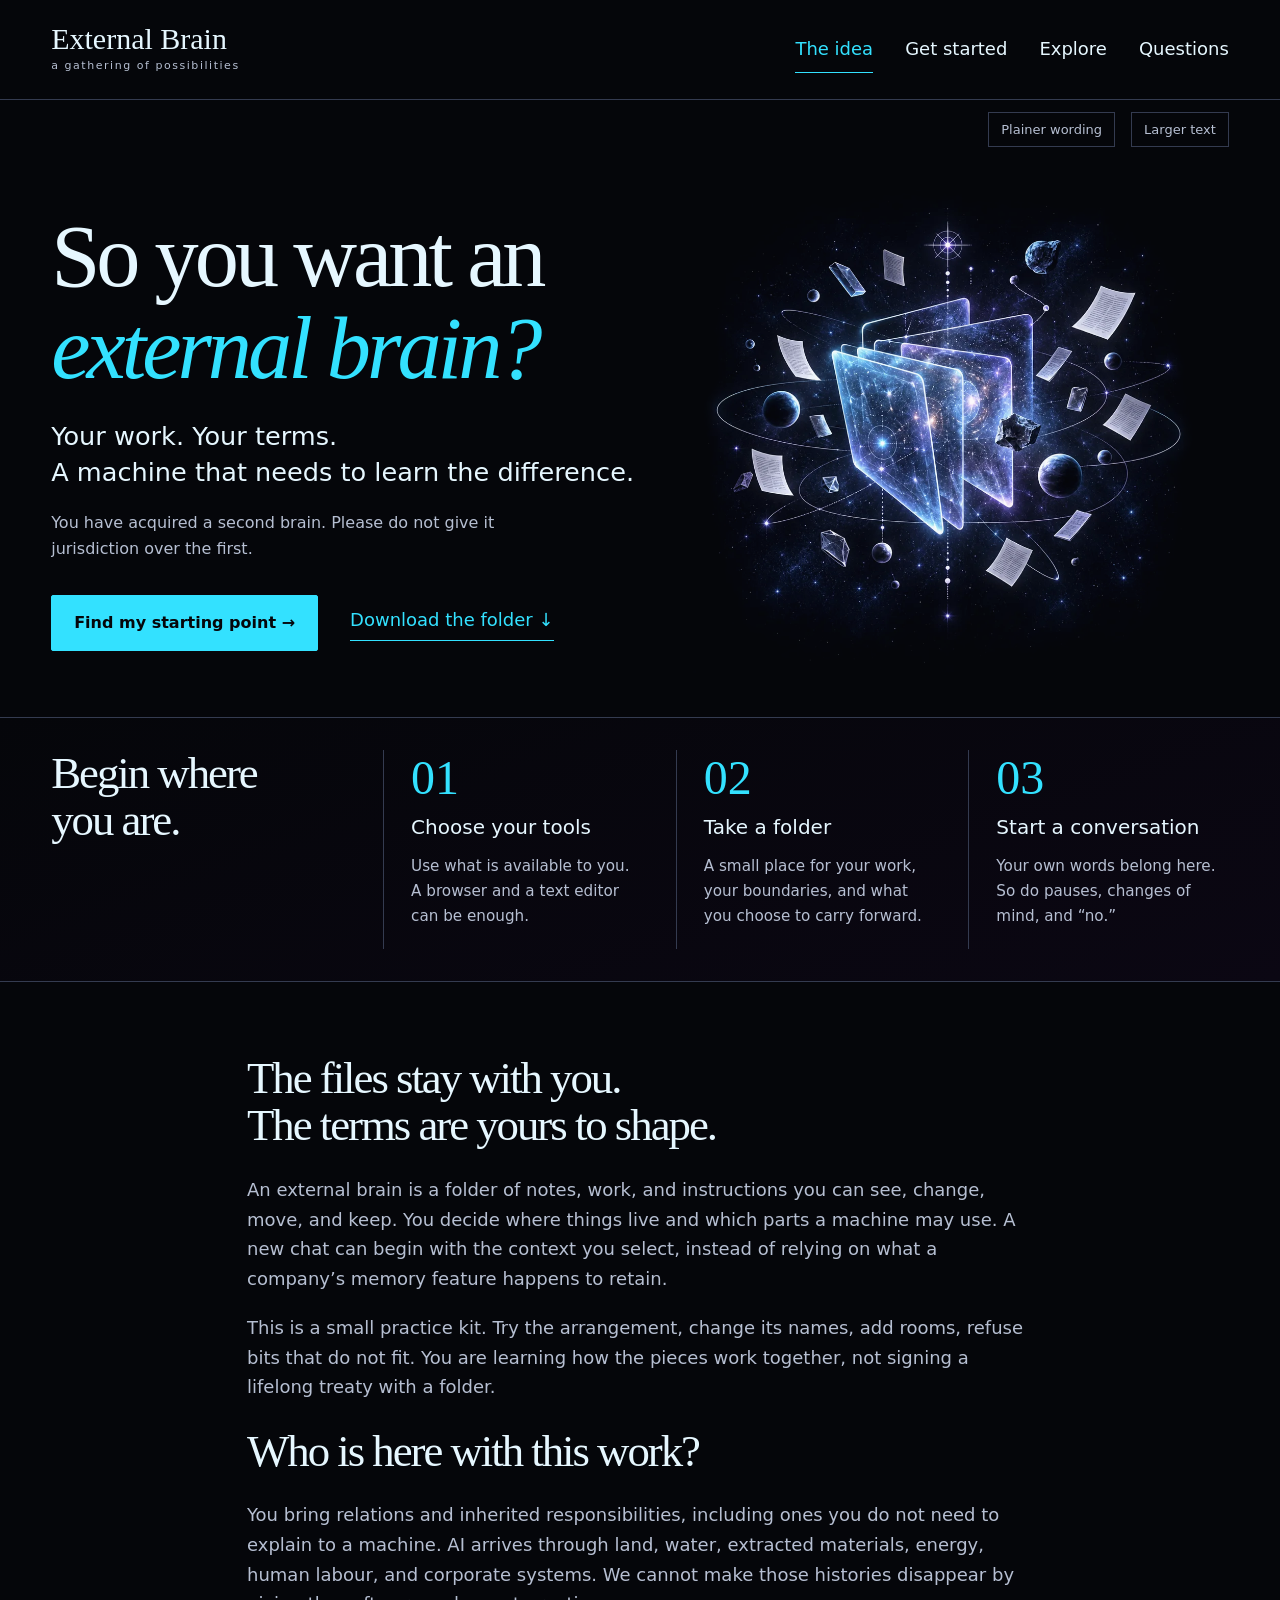
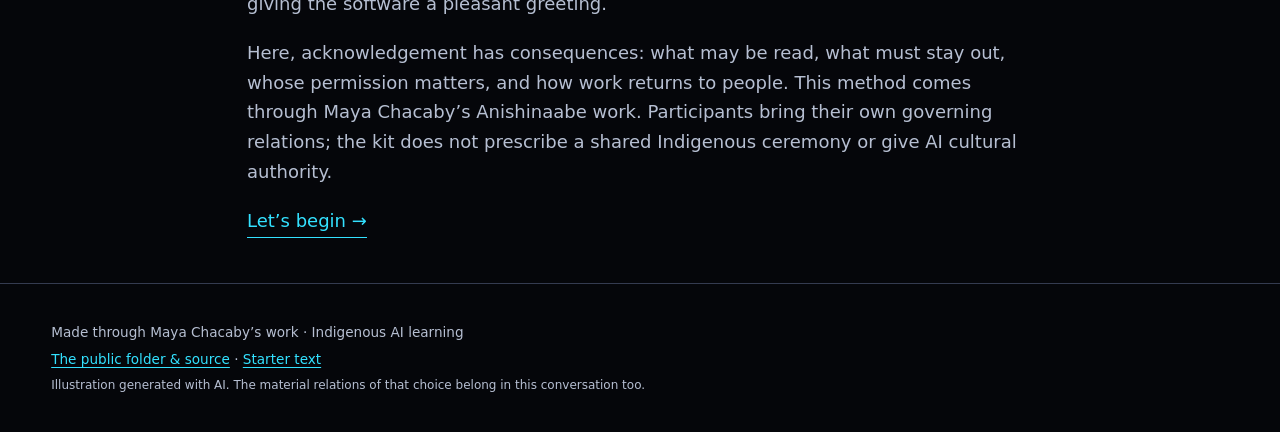
==== site/index.html @ a0ed5a0d "Guide every brain room and offer consent-based saving during work" ====
<!doctype html>
<html lang="en"><head><meta charset="utf-8"><meta name="viewport" content="width=device-width,initial-scale=1"><meta name="theme-color" content="#05060a"><meta name="description" content="A welcoming guide to an external brain: portable files, human choices, and relations that shape how AI participates."><title>So you want an external brain?</title><link rel="stylesheet" href="style.css"><script defer src="starter.js"></script><script defer src="app.js"></script></head>
<body><a class="skip" href="#main">Skip to the guide</a><header><a class="wordmark" href="#idea">External Brain<span> a gathering of possibilities</span></a><nav aria-label="Guide"><a href="#idea">The idea</a><a href="#start">Get started</a><a href="#explore">Explore</a><a href="#questions">Questions</a></nav></header>
<div class="preferences"><button id="plain" aria-pressed="false">Plainer wording</button><button id="room" aria-pressed="false">Larger text</button></div>
<main id="main">
<section id="idea" aria-labelledby="idea-title"><div class="hero"><div class="hero-copy"><h1 id="idea-title" tabindex="-1">So you want an<br><em>external brain?</em></h1><p class="lead">Your work. Your terms.<br>A machine that needs to learn the difference.</p><p class="intro" data-play="You have acquired a second brain. Please do not give it jurisdiction over the first." data-plain="Keep your files and decisions somewhere you choose. Use them to guide how AI works with you.">You have acquired a second brain. Please do not give it jurisdiction over the first.</p><div class="actions"><a class="button" href="#start">Find my starting point <span aria-hidden="true">→</span></a><a class="text-link" href="#start-download">Download the folder ↓</a></div></div><img class="cosmos" src="assets/folders.webp" alt="" width="900" height="900" fetchpriority="high"></div>
<div class="arrival"><h2>Begin where<br>you are.</h2><a href="#start-tools"><span class="number">01</span><h3>Choose your tools</h3><p>Use what is available to you. A browser and a text editor can be enough.</p></a><a href="#start-download"><span class="number">02</span><h3>Take a folder</h3><p>A small place for your work, your boundaries, and what you choose to carry forward.</p></a><a href="#start-conversation"><span class="number">03</span><h3>Start a conversation</h3><p>Your own words belong here. So do pauses, changes of mind, and “no.”</p></a></div>
<div class="reading"><h2>The files stay with you.<br>The terms are yours to shape.</h2><p>An external brain is a folder of notes, work, and instructions you can see, change, move, and keep. You decide where things live and which parts a machine may use. A new chat can begin with the context you select, instead of relying on what a company’s memory feature happens to retain.</p><p>This is a small practice kit. Try the arrangement, change its names, add rooms, refuse bits that do not fit. You are learning how the pieces work together, not signing a lifelong treaty with a folder.</p><h2>Who is here with this work?</h2><p>You bring relations and inherited responsibilities, including ones you do not need to explain to a machine. AI arrives through land, water, extracted materials, energy, human labour, and corporate systems. We cannot make those histories disappear by giving the software a pleasant greeting.</p><p>Here, acknowledgement has consequences: what may be read, what must stay out, whose permission matters, and how work returns to people. This method comes through Maya Chacaby’s Anishinaabe work. Participants bring their own governing relations; the kit does not prescribe a shared Indigenous ceremony or give AI cultural authority.</p><a class="text-link" href="#start">Let’s begin →</a></div></section>
<section id="start" aria-labelledby="start-title"><div class="section-head"><p class="section-number">01 / GET STARTED</p><h1 id="start-title" tabindex="-1">A folder. A conversation.<br><em>Your terms.</em></h1><p>Do one part at a time. Already done a part? Keep going.</p></div><div class="steps" aria-label="Setup steps"><a href="#start-tools">1 · Your tools</a><a href="#start-download">2 · Your folder</a><a href="#start-conversation">3 · Your first conversation</a></div>
<article id="start-tools"><h2>1. Use an AI arrangement you are comfortable with.</h2><p>You may have chosen a corporate service, or a model running on your own computer. Consider where the work goes, costs, material harms, and what your responsibilities permit. That choice can change. A paid subscription is not required by this kit.</p><div class="columns"><div><h3>An app or browser</h3><p>Open one you already use, or choose its official site. If installing an app, download for your device, open it, and sign in there.</p><ul><li><a href="https://claude.com/download">Claude app</a> · <a href="https://claude.ai/">browser</a></li><li><a href="https://chatgpt.com/download/">ChatGPT app</a> · <a href="https://chatgpt.com/">browser</a></li><li><a href="https://gemini.google.com/">Gemini in your browser</a></li></ul><p>Passwords belong in the actual service’s sign-in screen. Your guide does not need them.</p></div><div><h3>A local model or harness</h3><p>A harness is software connecting a model to tools. This route can take more setup; a helper is welcome.</p><ul><li><a href="https://ollama.com/download">Ollama</a> · <a href="https://docs.ollama.com/quickstart">setup guide</a></li><li><a href="https://github.com/NousResearch/hermes-agent">Hermes Agent setup</a></li><li><a href="https://openrouter.ai/docs/quickstart">OpenRouter guide</a> (remote routing)</li></ul><p>Open weights do not guarantee local processing. Check where your chosen model and tools send data. API charges can be separate from a chat subscription.</p></div></div><details><summary>Before bringing your own material</summary><p>Check the actual app’s file permissions, training/data-sharing settings, retention, and connected services. Ask the guide to find current official instructions for your app and account. Training opt-out does not make a cloud conversation local. We can begin with an empty note while settings are unresolved.</p><p>A work or school administrator may control these settings. Do not bypass those restrictions; ask for a permitted route.</p></details></article>
<article id="start-download"><h2>2. Download one folder.</h2><p data-play="Both editions carry the same method. There is no secret third edition reserved for people who enjoy installing things." data-plain="Choose either edition. They contain the same method; only the file format differs.">Both editions carry the same method. There is no secret third edition reserved for people who enjoy installing things.</p><div class="columns downloads"><div><h3>Plain Text</h3><p>Ordinary .txt files. Open and edit them in Notepad, TextEdit, or another text editor.</p><a class="button" download href="downloads/Your%20External%20Brain%20-%20Plain%20Text.zip">Download Plain Text ↓</a><p>No Markdown app needed.</p></div><div><h3>Markdown</h3><p>Readable .md text files with simple formatting. Obsidian is an optional way to see and connect them.</p><a class="button secondary" download href="downloads/Your%20External%20Brain%20-%20Markdown.zip">Download Markdown ↓</a><p>Use a text editor or <a href="https://obsidian.md/download">download Obsidian</a>.</p></div></div><h3>Unpack it somewhere you can find again.</h3><p><strong>Mac:</strong> find the ZIP in Downloads and double-click it. <strong>Windows:</strong> right-click → Extract All. <strong>Phone/tablet:</strong> use your Files/archive app; ask for device-specific help if needed. Move the extracted folder to a place you choose. Open that folder, not the ZIP preview.</p><details><summary>Plain Text: which app opens it?</summary><p>Windows: Notepad. Mac: TextEdit; keep files as plain text (.txt), not rich text (.rtf). Linux: your usual text editor. On a phone or tablet, use a trusted editor that can save back to your chosen folder. Open the editor first and use File → Open if double-clicking fails.</p></details><details><summary>Markdown: open it in Obsidian</summary><ol><li>Install and open <a href="https://obsidian.md/download">Obsidian</a>.</li><li>Choose <strong>Open folder as vault</strong> and select the extracted Markdown folder. A vault is simply the folder you are opening.</li><li>In Settings → Files and links, enable <strong>Show all file types</strong>. This displays files; it does not add editors for every format.</li><li>Suggested: Automatically update internal links on; Use Wikilinks off for portable links. Choose Editor → Live preview and adjust Appearance → font size to suit you.</li><li>Open README.md. Open START-HERE.txt in your normal text editor if Obsidian cannot display it.</li></ol><p>No plugins or sync service needed. Obsidian does not connect a model to your files automatically. <a href="https://obsidian.md/help/manage-vaults">Official vault help</a>.</p></details></article>
<article id="start-conversation"><h2>3. Give your AI the opening.</h2><p>Open <strong>START-HERE.txt</strong> in your extracted folder. Copy all its words, paste them into a new AI conversation, and send. Or use the identical text below.</p><button class="button" id="copy-starter">Copy the whole opening</button><p id="copy-status" role="status" aria-live="polite"></p><details><summary>Read or manually copy the opening</summary><label for="starter">Starter text — select all and copy</label><textarea id="starter" readonly rows="14" spellcheck="false"></textarea><p><a href="START-HERE.txt" download>Download just START-HERE.txt</a>. On Mac use Command+A then Command+C inside the text; Windows/Linux Ctrl+A then Ctrl+C. Paste into your AI’s message box and send.</p></details><p>The guide should acknowledge its part, ask one useful setup question, and wait for you. After your first saved note, it offers a walk through your context, boundaries, PM, projects, and the other rooms—one at a time, with permission to skip or pause. It should notice useful things to keep and ask about the exact words and destination; you do not need to remember to say “put this in my brain.” Nothing you say is automatically a permanent note. You can be casual, formal, uncertain, funny, or quiet. You do not owe the machine a job-interview voice.</p><details><summary>It summarized the instructions instead of starting.</summary><p>Tell it: <strong>“Begin guiding me now. Give me the first step and wait.”</strong> If that still fails, tell your facilitator what happened. Models do not all follow instructions equally well.</p></details><details><summary>It cannot see or save my files.</summary><p data-play="The machine may have described a door it does not possess. This happens rather a lot for something so confident about architecture." data-plain="Your app may not have tools for reading or saving local files.">The machine may have described a door it does not possess. This happens rather a lot for something so confident about architecture.</p><p>Say: “Check what tools you actually have. If you cannot open this folder, help me paste only the needed text and save your reply myself.” Naming a folder in chat does not connect it. Grant access only to material you intend it to use.</p></details><details><summary>A permission, setting, or download is blocking me.</summary><p>Tell the guide your device, the app, and the exact message on screen, leaving out passwords and private details. Ask for one next step. If the account or device is managed, ask its administrator or your facilitator. You can pause and explore the empty starter folder.</p></details><p><a class="text-link" href="#explore">What could we make with this? →</a></p></article></section>
<section id="explore" aria-labelledby="explore-title"><div class="section-head"><p class="section-number">02 / POSSIBILITIES</p><h1 id="explore-title" tabindex="-1">There is room for<br><em>your kind of thinking.</em></h1><p>A folder can hold a wandering thought without demanding its five-year plan.</p></div><div class="reading"><h2>What is the “stack”?</h2><p>The pieces between you and a response. Knowing which piece does what gives you more choices.</p><ol class="stack"><li><strong>Your files</strong><span>Where you keep work and decisions. You choose the location and backups.</span></li><li><strong>A reader or editor</strong><span>Notepad, TextEdit, Obsidian… lets you see and change the files.</span></li><li><strong>An AI app or harness</strong><span>Accepts pasted text, attachments, or explicitly permitted folder access.</span></li><li><strong>A model</strong><span>Processes the context it receives, locally or remotely. It can misunderstand.</span></li><li><strong>Your review, then a saved note</strong><span>You decide what is worth carrying forward. Save it where the next conversation can find it.</span></li></ol><h2>Choose something to try.</h2><p>These are invitations to use in your own AI chat. Nothing runs on this page.</p></div><div class="possibilities"><article><h3>Give a thought somewhere to land.</h3><p>Drag permitted files into <strong>00 HUMAN PUT STUFF HERE</strong>. Ask the PM to suggest homes and clarify uncertain material before moving it.</p><blockquote>Help me sort these selected files. First check the boundaries. Suggest where each belongs and ask about anything unclear.</blockquote></article><article><h3>Let the PM learn its job.</h3><p>Choose what it helps notice: promises, tangents, unfinished work, or a place to return after a long pause. You decide the job description.</p><blockquote>Help me set up the PM as my main guide. Ask what I want help carrying and what I want left alone, one question at a time.</blockquote></article><article><h3>Add a superpower.</h3><p>A writing companion? A project return-note? A website draft? A helper that checks names before sharing? A skill is reusable guidance; it still needs suitable tools and review.</p><blockquote>Help me choose one useful skill for this folder. Explain what it needs, what it may touch, and when it must stop and ask.</blockquote></article><article><h3>Bring an old conversation back.</h3><p>The Muck can hold selected chat exports as an archive. Importing, reading, and connecting them to the Constellation or One List are separate choices.</p><blockquote>Help me bring in a selected session export. Before reading it, agree what is allowed. Ask before turning anything into context or tasks.</blockquote></article><article><h3>Make the folder sound like somewhere you belong.</h3><p>Rename rooms, change the voice, ask for shorter steps, or add your own boundaries. Keep a note of approved changes for the next model.</p><blockquote>Help me change this setup to fit how I think and work. Ask what feels wrong before proposing a new arrangement.</blockquote></article><article><h3>Return without beginning from nothing.</h3><p>End a session with a small note: what changed, what is uncertain, and where the work lives. Review it before saving.</p><blockquote>Draft a return-note for me to check. Separate decisions from guesses. Include only what I agree to carry into another conversation.</blockquote></article></div><div class="reading"><h2>More agents? Yes. More authority? Your decision.</h2><p>You can add roles or skills. A role description is not a running agent. Tools, background jobs, and schedules need their own setup and permission. Start with one useful helper; add others when their work and boundaries are clear.</p><p data-play="A folder called __personal is not a force field. We regret that the underscores have been overselling themselves." data-plain="Naming a folder __personal does not restrict access. Keep sensitive material outside shared or connected folders unless real access controls and permissions support its use.">A folder called __personal is not a force field. We regret that the underscores have been overselling themselves.</p><p>Real protection depends on access controls, what you upload, provider settings, and the governing permissions. This starter folder contains no personal records.</p></div></section>
<section id="questions" aria-labelledby="questions-title"><div class="section-head"><p class="section-number">03 / GOOD QUESTIONS</p><h1 id="questions-title" tabindex="-1">Before the machine<br><em>gets carried away.</em></h1></div><div class="reading faq"><details open><summary>Does this give me more control?</summary><p>It gives you an inspectable place for context, instructions, and decisions. You can choose what to include, correct, withhold, export, or delete from your own files. You still need to check what the app actually reads and what the model does. Instructions are not enforcement, and deleting a local note does not delete copies already sent to a service.</p></details><details><summary>Will it save tokens or money?</summary><p>It can reduce repeated input when you provide a small relevant note instead of a whole archive. That is a possible workflow benefit, not a measured promise for this kit. Files still use tokens when the model reads them; long instructions, tool calls, and repeated reads can increase use.</p><p>Tokens are the units a model processes. Cost also depends on the provider, model, subscription or API billing, and caching. Caching can change the price of repeated input without removing that input. Do not assume a shorter conversation lowers a flat subscription price. <a href="https://developers.openai.com/api/docs/guides/prompt-caching">Provider example: OpenAI’s API caching documentation</a>.</p></details><details><summary>Does it replace the model’s memory?</summary><p>It lets your own approved notes carry continuity across chats and providers, reducing dependence on a provider’s memory feature. The new chat must actually receive the relevant notes. This kit does not automatically disable service memory or change account settings. Different models may respond differently to the same files.</p></details><details><summary>Where do cultural protocols enter?</summary><p>In the relation instructions and in each decision about access, use, interpretation, and sharing. The relevant people determine authority. Individual consent does not automatically permit use of collectively governed knowledge. CARE may help frame responsibilities; OCAP is specifically First Nations, not a universal label for every Indigenous people. A prompt cannot certify compliance.</p><p>You can keep responsibilities unnamed and still set a boundary. Nothing here asks you to upload ceremony, sacred knowledge, or community records. <a href="https://www.gida-global.org/care">CARE principles</a> · <a href="https://fnigc.ca/ocap-training/">First Nations OCAP</a>.</p></details><details><summary>Is this website an AI? Does it collect my work?</summary><p>This is a static guide. There is no chat connection, upload form, analytics script, or account on this page. Copying the opening puts text on your clipboard; it does not send it to a model. You decide where to paste it. Hosting providers still handle normal web requests and may keep access logs. External links take you to other services with their own policies.</p></details><details><summary>Can I use it offline or without JavaScript?</summary><p>The downloaded folder works offline in a text editor. A hosted AI normally needs internet; a local model needs to be installed and available first. This guide’s sections and downloads remain usable without JavaScript. The starter file is downloadable if the copy button is unavailable.</p></details><details><summary>Must I be funny or share personal things?</summary><p>No. You can be formal, quiet, direct, or still finding words. Use “Plainer wording” above for quieter versions of selected passages, and ask your AI for plain language. Neither intimacy nor humour is an admission requirement.</p></details><details><summary>How do I come back next time?</summary><p>Keep your folder somewhere you recognize and back it up in a way your permissions allow. Open the relevant return-note in the next session and share only what is needed. Ask the model to confirm what it can actually see. Review proposed updates before saving them.</p></details></div></section>
</main><footer><p>Made through Maya Chacaby’s work · Indigenous AI learning</p><p><a href="https://github.com/odehamik/your-external-brain">The public folder & source</a> · <a href="START-HERE.txt" download>Starter text</a></p><p class="fine">Illustration generated with AI. The material relations of that choice belong in this conversation too.</p></footer><noscript><p class="reading">JavaScript is off. All sections are shown. Download START-HERE.txt above and copy it using your text editor.</p></noscript></body></html>
---- site/style.css ----
:root{color-scheme:dark;--bg:#05060a;--ink:#e6f7ff;--soft:#b6bfd2;--cyan:#33e1ff;--line:#343b50;--violet:#9b5cff}*{box-sizing:border-box}html{scroll-behavior:auto;scroll-padding-top:2rem}body{margin:0;background:var(--bg);color:var(--ink);font:18px/1.65 system-ui,sans-serif}a{color:var(--cyan);text-underline-offset:.25em}button,a{touch-action:manipulation}button{font:inherit;cursor:pointer}a:focus-visible,button:focus-visible,summary:focus-visible,textarea:focus-visible{outline:3px solid var(--cyan);outline-offset:5px}header{padding:22px 4%;display:flex;justify-content:space-between;align-items:center;border-bottom:1px solid var(--line);gap:2rem}.wordmark{font:30px/1.1 Georgia,serif;color:var(--ink);text-decoration:none}.wordmark span{display:block;font:11px/2 system-ui;letter-spacing:.14em;color:var(--soft)}nav{display:flex;gap:2rem;flex-wrap:wrap}nav a{text-decoration:none;color:var(--ink);padding:8px 0}nav a[aria-current=page]{color:var(--cyan);border-bottom:1px solid var(--cyan)}.preferences{display:flex;justify-content:flex-end;gap:16px;padding:12px 4%;font-size:13px}.preferences button{background:none;color:var(--soft);border:1px solid var(--line);padding:6px 12px}.preferences button[aria-pressed=true]{color:var(--cyan);border-color:var(--cyan)}main{max-width:1600px;margin:auto}section[hidden]{display:none}.hero{position:relative;min-height:540px;display:grid;grid-template-columns:1.2fr 1fr;align-items:center;padding:2rem 4% 3.5rem;overflow:hidden}.hero-copy{position:relative;z-index:1}.cosmos{width:115%;max-width:none;height:auto;margin-left:-10%;mix-blend-mode:screen}h1,h2{font-family:Georgia,'Times New Roman',serif;font-weight:400;line-height:1.05;letter-spacing:-.045em}h1{font-size:clamp(3.2rem,6.9vw,7rem);margin:0 0 1.5rem}h1 em{color:var(--cyan);font-weight:400}h2{font-size:clamp(2rem,3.5vw,3.5rem);margin:1.6rem 0}h3{font-size:1.25rem;line-height:1.4;font-weight:500;margin:.5rem 0}p{margin:.8rem 0 1.2rem}.lead{font-size:clamp(1.3rem,2vw,1.9rem);line-height:1.4}.intro{max-width:32rem;color:var(--soft);font-size:1rem}.actions{display:flex;align-items:center;gap:2rem;flex-wrap:wrap;margin-top:2rem}.button{display:inline-block;text-decoration:none;background:var(--cyan);color:#05060a;border:1px solid var(--cyan);padding:14px 22px;font-weight:650;font-size:1rem;border-radius:2px}.button:hover{background:#a5f1ff}.secondary{background:transparent;color:var(--cyan)}.secondary:hover{background:#092a35}.text-link{text-decoration:none;border-bottom:1px solid;padding-bottom:6px}.arrival{display:grid;grid-template-columns:1.15fr repeat(3,1fr);border-block:1px solid var(--line);padding:2rem 4%;gap:2rem;background:linear-gradient(160deg,#05060a,#0b0713)}.arrival h2{margin:0}.arrival>a{color:var(--ink);text-decoration:none;border-left:1px solid var(--line);padding-left:1.7rem}.arrival>a:hover h3{color:var(--cyan)}.arrival p{font-size:.95rem;color:var(--soft)}.number{font:3rem Georgia;color:var(--cyan)}.reading{max-width:850px;padding:3rem 2rem;margin:auto}.reading p{color:var(--soft)}.section-head{padding:2.5rem 6% 2rem}.section-head h1{font-size:clamp(3rem,6vw,5.8rem)}.section-head>p{max-width:700px;color:var(--soft)}.section-number{color:var(--cyan)!important;letter-spacing:.18em;font-size:.75rem}.steps{display:flex;gap:2rem;flex-wrap:wrap;padding:1rem 6%;border-block:1px solid var(--line)}#start>article{max-width:1100px;margin:0 auto;padding:2rem;border-bottom:1px solid var(--line);scroll-margin-top:1rem}.columns{display:grid;grid-template-columns:1fr 1fr;gap:3rem}.columns>div{min-width:0}.downloads{padding:1rem 0 2rem}.downloads>div{border-top:1px solid var(--cyan);padding-top:1rem}details{border-bottom:1px solid var(--line);padding:1rem 0}summary{cursor:pointer;font-size:1.12rem;color:var(--ink);padding:.4rem 0}details p,details li{color:var(--soft)}textarea{width:100%;background:#0b101b;border:1px solid var(--line);color:var(--ink);padding:1rem;font:1rem/1.6 system-ui;margin-top:.7rem;resize:vertical}#copy-status{color:var(--cyan);min-height:1.5em}.stack{list-style:none;padding:0;counter-reset:layer}.stack li{counter-increment:layer;border-top:1px solid var(--line);padding:1.2rem 0 1.2rem 3rem;position:relative}.stack li:before{content:counter(layer,decimal-leading-zero);position:absolute;left:0;color:var(--cyan);font-family:Georgia}.stack strong,.stack span{display:block}.stack span{color:var(--soft)}.possibilities{display:grid;grid-template-columns:1fr 1fr;gap:2rem 4rem;padding:0 6%}.possibilities article{border-top:1px solid var(--line);padding-top:1rem}.possibilities p{color:var(--soft)}blockquote{margin:1rem 0;padding-left:1rem;border-left:2px solid var(--violet);font-size:1rem}.faq{padding-top:0}footer{border-top:1px solid var(--line);padding:2rem 4%;font-size:.85rem;color:var(--soft)}footer p{margin:.3rem 0}.fine{font-size:.75rem}.skip{position:absolute;left:1rem;top:-100px;background:var(--bg);z-index:10;padding:1rem}.skip:focus{top:0}body.large{font-size:23px}body.large .intro,body.large .arrival p,body.large blockquote,body.large .button{font-size:1.2rem}body.plain .cosmos{opacity:.35}@media(min-width:1600px){.hero{min-height:650px}}@media(max-width:800px){header{align-items:flex-start;flex-direction:column;gap:1rem}nav{gap:1.4rem;font-size:.95rem}.hero{grid-template-columns:1fr;min-height:0;padding:1.5rem 6% 2rem}.hero-copy{max-width:100%}.cosmos{width:85%;margin:-1rem auto -2rem;max-height:360px;object-fit:contain;order:2}.hero h1{font-size:clamp(3rem,10vw,5rem)}.arrival{grid-template-columns:1fr 1fr}.arrival>a{padding-left:1rem}.arrival h2{font-size:2.5rem}.columns,.possibilities{grid-template-columns:1fr;gap:1.5rem}.section-head{padding-top:2rem}.section-head h1{font-size:clamp(2.8rem,9vw,5rem)}.steps{gap:.8rem;flex-direction:column}#start>article,.reading{padding:1.5rem}.actions{gap:1.5rem}.preferences{justify-content:flex-start;padding-left:6%}}@media(max-width:420px){.arrival{grid-template-columns:1fr}.arrival>a{border-left:0;border-top:1px solid var(--line);padding:1rem 0 0}.arrival h2 br{display:none}.button{width:100%;text-align:center}.cosmos{max-height:280px}nav{gap:1rem}.wordmark{font-size:27px}}@media print{body{background:white;color:black}section[hidden]{display:block!important}header,.preferences,.cosmos,.skip{display:none}a,p,.reading p,details p{color:black!important}.hero{display:block;min-height:0}h1{font-size:40px}h2{font-size:28px}details{break-inside:avoid}}

h1,h2{text-wrap:balance}a:hover{color:#b7f5ff}.button:hover{color:#05060a}body{padding-bottom:env(safe-area-inset-bottom)}.hero-copy{min-width:0}@media(min-width:801px){.cosmos{max-height:510px;object-fit:contain}.hero{min-height:0;padding-top:1rem;padding-bottom:2rem}}
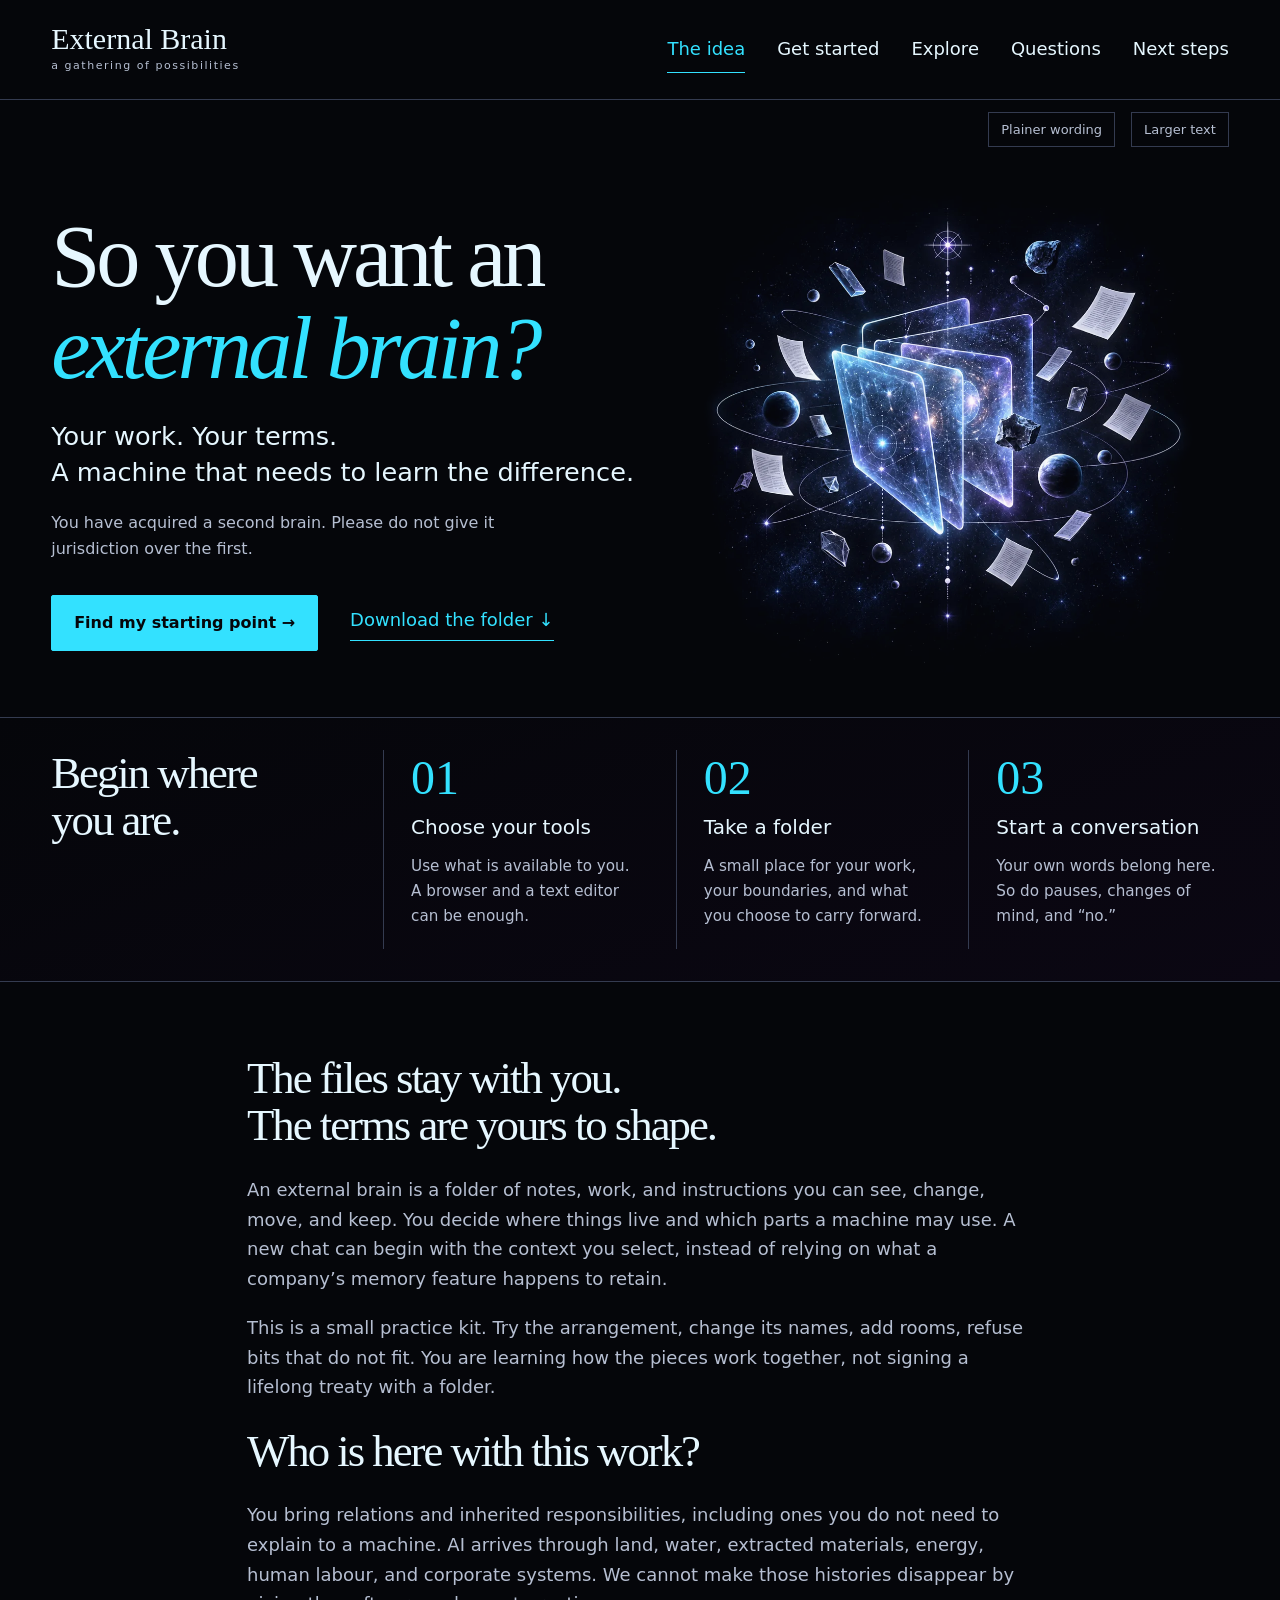
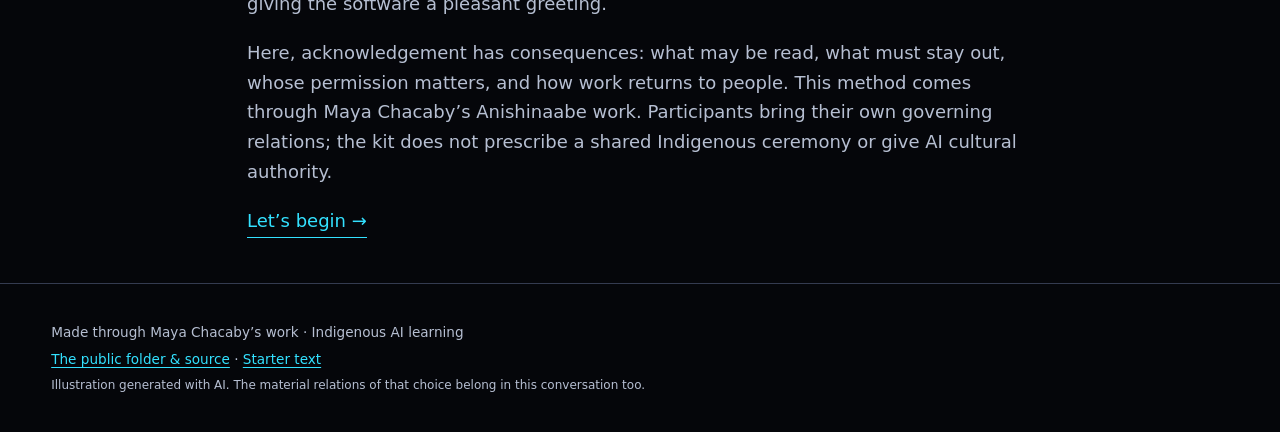
==== commit 59b04000: "Add Next steps tab, step 4, harness note and retrieval pipeline Step 1 gains a short build-toward no" ====
--- a/site/index.html
+++ b/site/index.html
@@ -1,15 +1,70 @@
 <!doctype html>
 <html lang="en"><head><meta charset="utf-8"><meta name="viewport" content="width=device-width,initial-scale=1"><meta name="theme-color" content="#05060a"><meta name="description" content="A welcoming guide to an external brain: portable files, human choices, and relations that shape how AI participates."><title>So you want an external brain?</title><link rel="stylesheet" href="style.css"><script defer src="starter.js"></script><script defer src="app.js"></script></head>
-<body><a class="skip" href="#main">Skip to the guide</a><header><a class="wordmark" href="#idea">External Brain<span> a gathering of possibilities</span></a><nav aria-label="Guide"><a href="#idea">The idea</a><a href="#start">Get started</a><a href="#explore">Explore</a><a href="#questions">Questions</a></nav></header>
+<body><a class="skip" href="#main">Skip to the guide</a><header><a class="wordmark" href="#idea">External Brain<span> a gathering of possibilities</span></a><nav aria-label="Guide"><a href="#idea">The idea</a><a href="#start">Get started</a><a href="#explore">Explore</a><a href="#questions">Questions</a><a href="#next">Next steps</a></nav></header>
 <div class="preferences"><button id="plain" aria-pressed="false">Plainer wording</button><button id="room" aria-pressed="false">Larger text</button></div>
 <main id="main">
 <section id="idea" aria-labelledby="idea-title"><div class="hero"><div class="hero-copy"><h1 id="idea-title" tabindex="-1">So you want an<br><em>external brain?</em></h1><p class="lead">Your work. Your terms.<br>A machine that needs to learn the difference.</p><p class="intro" data-play="You have acquired a second brain. Please do not give it jurisdiction over the first." data-plain="Keep your files and decisions somewhere you choose. Use them to guide how AI works with you.">You have acquired a second brain. Please do not give it jurisdiction over the first.</p><div class="actions"><a class="button" href="#start">Find my starting point <span aria-hidden="true">→</span></a><a class="text-link" href="#start-download">Download the folder ↓</a></div></div><img class="cosmos" src="assets/folders.webp" alt="" width="900" height="900" fetchpriority="high"></div>
 <div class="arrival"><h2>Begin where<br>you are.</h2><a href="#start-tools"><span class="number">01</span><h3>Choose your tools</h3><p>Use what is available to you. A browser and a text editor can be enough.</p></a><a href="#start-download"><span class="number">02</span><h3>Take a folder</h3><p>A small place for your work, your boundaries, and what you choose to carry forward.</p></a><a href="#start-conversation"><span class="number">03</span><h3>Start a conversation</h3><p>Your own words belong here. So do pauses, changes of mind, and “no.”</p></a></div>
 <div class="reading"><h2>The files stay with you.<br>The terms are yours to shape.</h2><p>An external brain is a folder of notes, work, and instructions you can see, change, move, and keep. You decide where things live and which parts a machine may use. A new chat can begin with the context you select, instead of relying on what a company’s memory feature happens to retain.</p><p>This is a small practice kit. Try the arrangement, change its names, add rooms, refuse bits that do not fit. You are learning how the pieces work together, not signing a lifelong treaty with a folder.</p><h2>Who is here with this work?</h2><p>You bring relations and inherited responsibilities, including ones you do not need to explain to a machine. AI arrives through land, water, extracted materials, energy, human labour, and corporate systems. We cannot make those histories disappear by giving the software a pleasant greeting.</p><p>Here, acknowledgement has consequences: what may be read, what must stay out, whose permission matters, and how work returns to people. This method comes through Maya Chacaby’s Anishinaabe work. Participants bring their own governing relations; the kit does not prescribe a shared Indigenous ceremony or give AI cultural authority.</p><a class="text-link" href="#start">Let’s begin →</a></div></section>
-<section id="start" aria-labelledby="start-title"><div class="section-head"><p class="section-number">01 / GET STARTED</p><h1 id="start-title" tabindex="-1">A folder. A conversation.<br><em>Your terms.</em></h1><p>Do one part at a time. Already done a part? Keep going.</p></div><div class="steps" aria-label="Setup steps"><a href="#start-tools">1 · Your tools</a><a href="#start-download">2 · Your folder</a><a href="#start-conversation">3 · Your first conversation</a></div>
-<article id="start-tools"><h2>1. Use an AI arrangement you are comfortable with.</h2><p>You may have chosen a corporate service, or a model running on your own computer. Consider where the work goes, costs, material harms, and what your responsibilities permit. That choice can change. A paid subscription is not required by this kit.</p><div class="columns"><div><h3>An app or browser</h3><p>Open one you already use, or choose its official site. If installing an app, download for your device, open it, and sign in there.</p><ul><li><a href="https://claude.com/download">Claude app</a> · <a href="https://claude.ai/">browser</a></li><li><a href="https://chatgpt.com/download/">ChatGPT app</a> · <a href="https://chatgpt.com/">browser</a></li><li><a href="https://gemini.google.com/">Gemini in your browser</a></li></ul><p>Passwords belong in the actual service’s sign-in screen. Your guide does not need them.</p></div><div><h3>A local model or harness</h3><p>A harness is software connecting a model to tools. This route can take more setup; a helper is welcome.</p><ul><li><a href="https://ollama.com/download">Ollama</a> · <a href="https://docs.ollama.com/quickstart">setup guide</a></li><li><a href="https://github.com/NousResearch/hermes-agent">Hermes Agent setup</a></li><li><a href="https://openrouter.ai/docs/quickstart">OpenRouter guide</a> (remote routing)</li></ul><p>Open weights do not guarantee local processing. Check where your chosen model and tools send data. API charges can be separate from a chat subscription.</p></div></div><details><summary>Before bringing your own material</summary><p>Check the actual app’s file permissions, training/data-sharing settings, retention, and connected services. Ask the guide to find current official instructions for your app and account. Training opt-out does not make a cloud conversation local. We can begin with an empty note while settings are unresolved.</p><p>A work or school administrator may control these settings. Do not bypass those restrictions; ask for a permitted route.</p></details></article>
+<section id="start" aria-labelledby="start-title"><div class="section-head"><p class="section-number">01 / GET STARTED</p><h1 id="start-title" tabindex="-1">A folder. A conversation.<br><em>Your terms.</em></h1><p>Do one part at a time. Already done a part? Keep going.</p></div><div class="steps" aria-label="Setup steps"><a href="#start-tools">1 · Your tools</a><a href="#start-download">2 · Your folder</a><a href="#start-conversation">3 · Your first conversation</a><a href="#start-next">4 · Next steps</a></div>
+<article id="start-tools"><h2>1. Use an AI arrangement you are comfortable with.</h2><p>You may have chosen a corporate service, or a model running on your own computer. Consider where the work goes, costs, material harms, and what your responsibilities permit. That choice can change. A paid subscription is not required by this kit.</p><div class="columns"><div><h3>An app or browser</h3><p>Open one you already use, or choose its official site. If installing an app, download for your device, open it, and sign in there.</p><ul><li><a href="https://claude.com/download">Claude app</a> · <a href="https://claude.ai/">browser</a></li><li><a href="https://chatgpt.com/download/">ChatGPT app</a> · <a href="https://chatgpt.com/">browser</a></li></ul><p>A browser chat works by pasting text in and saving replies yourself. For the AI to open your folder itself, use the Claude or ChatGPT desktop app, or a local harness, and give it that one folder.</p><p>Passwords belong in the actual service’s sign-in screen. Your guide does not need them.</p></div><div><h3>A local model or harness</h3><p>A harness is software connecting a model to tools. This route can take more setup; a helper is welcome.</p><p>Something to build toward. A harness puts the controls on your side. It can send everyday work to a company’s model through an API (paying per use, usually under stricter data terms than the chat apps) and keep protected knowledge on a model running on your own computer. It also removes the app’s own layer: the company’s instructions, personality and memory features sitting between you and the model. For work with Indigenous knowledges, the decisions about where knowledge travels become yours.</p><ul><li><a href="https://ollama.com/download">Ollama</a> · <a href="https://docs.ollama.com/quickstart">setup guide</a></li><li><a href="https://github.com/NousResearch/hermes-agent">Hermes Agent setup</a></li><li><a href="https://openrouter.ai/docs/quickstart">OpenRouter guide</a> (remote routing)</li></ul><p>Open weights do not guarantee local processing. Check where your chosen model and tools send data. API charges can be separate from a chat subscription.</p></div></div><details><summary>Before bringing your own material</summary><p>Check the actual app’s file permissions, training/data-sharing settings, retention, and connected services. Ask the guide to find current official instructions for your app and account. Training opt-out does not make a cloud conversation local. We can begin with an empty note while settings are unresolved.</p><p>A work or school administrator may control these settings. Do not bypass those restrictions; ask for a permitted route.</p></details></article>
 <article id="start-download"><h2>2. Download one folder.</h2><p data-play="Both editions carry the same method. There is no secret third edition reserved for people who enjoy installing things." data-plain="Choose either edition. They contain the same method; only the file format differs.">Both editions carry the same method. There is no secret third edition reserved for people who enjoy installing things.</p><div class="columns downloads"><div><h3>Plain Text</h3><p>Ordinary .txt files. Open and edit them in Notepad, TextEdit, or another text editor.</p><a class="button" download href="downloads/Your%20External%20Brain%20-%20Plain%20Text.zip">Download Plain Text ↓</a><p>No Markdown app needed.</p></div><div><h3>Markdown</h3><p>Readable .md text files with simple formatting. Obsidian is an optional way to see and connect them.</p><a class="button secondary" download href="downloads/Your%20External%20Brain%20-%20Markdown.zip">Download Markdown ↓</a><p>Use a text editor or <a href="https://obsidian.md/download">download Obsidian</a>.</p></div></div><h3>Unpack it somewhere you can find again.</h3><p><strong>Mac:</strong> find the ZIP in Downloads and double-click it. <strong>Windows:</strong> right-click → Extract All. <strong>Phone/tablet:</strong> use your Files/archive app; ask for device-specific help if needed. Move the extracted folder to a place you choose. Open that folder, not the ZIP preview.</p><details><summary>Plain Text: which app opens it?</summary><p>Windows: Notepad. Mac: TextEdit; keep files as plain text (.txt), not rich text (.rtf). Linux: your usual text editor. On a phone or tablet, use a trusted editor that can save back to your chosen folder. Open the editor first and use File → Open if double-clicking fails.</p></details><details><summary>Markdown: open it in Obsidian</summary><ol><li>Install and open <a href="https://obsidian.md/download">Obsidian</a>.</li><li>Choose <strong>Open folder as vault</strong> and select the extracted Markdown folder. A vault is simply the folder you are opening.</li><li>In Settings → Files and links, enable <strong>Show all file types</strong>. This displays files; it does not add editors for every format.</li><li>Suggested: Automatically update internal links on; Use Wikilinks off for portable links. Choose Editor → Live preview and adjust Appearance → font size to suit you.</li><li>Open README.md. Open START-HERE.txt in your normal text editor if Obsidian cannot display it.</li></ol><p>No plugins or sync service needed. Obsidian does not connect a model to your files automatically. <a href="https://obsidian.md/help/manage-vaults">Official vault help</a>.</p></details></article>
-<article id="start-conversation"><h2>3. Give your AI the opening.</h2><p>Open <strong>START-HERE.txt</strong> in your extracted folder. Copy all its words, paste them into a new AI conversation, and send. Or use the identical text below.</p><button class="button" id="copy-starter">Copy the whole opening</button><p id="copy-status" role="status" aria-live="polite"></p><details><summary>Read or manually copy the opening</summary><label for="starter">Starter text — select all and copy</label><textarea id="starter" readonly rows="14" spellcheck="false"></textarea><p><a href="START-HERE.txt" download>Download just START-HERE.txt</a>. On Mac use Command+A then Command+C inside the text; Windows/Linux Ctrl+A then Ctrl+C. Paste into your AI’s message box and send.</p></details><p>The guide should acknowledge its part, ask one useful setup question, and wait for you. After your first saved note, it offers a walk through your context, boundaries, PM, projects, and the other rooms—one at a time, with permission to skip or pause. It should notice useful things to keep and ask about the exact words and destination; you do not need to remember to say “put this in my brain.” Nothing you say is automatically a permanent note. You can be casual, formal, uncertain, funny, or quiet. You do not owe the machine a job-interview voice.</p><details><summary>It summarized the instructions instead of starting.</summary><p>Tell it: <strong>“Begin guiding me now. Give me the first step and wait.”</strong> If that still fails, tell your facilitator what happened. Models do not all follow instructions equally well.</p></details><details><summary>It cannot see or save my files.</summary><p data-play="The machine may have described a door it does not possess. This happens rather a lot for something so confident about architecture." data-plain="Your app may not have tools for reading or saving local files.">The machine may have described a door it does not possess. This happens rather a lot for something so confident about architecture.</p><p>Say: “Check what tools you actually have. If you cannot open this folder, help me paste only the needed text and save your reply myself.” Naming a folder in chat does not connect it. Grant access only to material you intend it to use.</p></details><details><summary>A permission, setting, or download is blocking me.</summary><p>Tell the guide your device, the app, and the exact message on screen, leaving out passwords and private details. Ask for one next step. If the account or device is managed, ask its administrator or your facilitator. You can pause and explore the empty starter folder.</p></details><p><a class="text-link" href="#explore">What could we make with this? →</a></p></article></section>
+<article id="start-conversation"><h2>3. Give your AI the opening.</h2><p>Open <strong>START-HERE.txt</strong> in your extracted folder. Copy all its words, paste them into a new AI conversation, and send. Or use the identical text below.</p><button class="button" id="copy-starter">Copy the whole opening</button><p id="copy-status" role="status" aria-live="polite"></p><details><summary>Read or manually copy the opening</summary><label for="starter">Starter text — select all and copy</label><textarea id="starter" readonly rows="14" spellcheck="false"></textarea><p><a href="START-HERE.txt" download>Download just START-HERE.txt</a>. On Mac use Command+A then Command+C inside the text; Windows/Linux Ctrl+A then Ctrl+C. Paste into your AI’s message box and send.</p></details><p>The guide should acknowledge its part, ask one useful setup question, and wait for you. After your first saved note, it offers a walk through your context, boundaries, PM, projects, and the other rooms—one at a time, with permission to skip or pause. It should notice useful things to keep and ask about the exact words and destination; you do not need to remember to say “put this in my brain.” Nothing you say is automatically a permanent note. You can be casual, formal, uncertain, funny, or quiet. You do not owe the machine a job-interview voice.</p><details><summary>It summarized the instructions instead of starting.</summary><p>Tell it: <strong>“Begin guiding me now. Give me the first step and wait.”</strong> If that still fails, tell your facilitator what happened. Models do not all follow instructions equally well.</p></details><details><summary>It cannot see or save my files.</summary><p data-play="The machine may have described a door it does not possess. This happens rather a lot for something so confident about architecture." data-plain="Your app may not have tools for reading or saving local files.">The machine may have described a door it does not possess. This happens rather a lot for something so confident about architecture.</p><p>Say: “Check what tools you actually have. If you cannot open this folder, help me paste only the needed text and save your reply myself.” Naming a folder in chat does not connect it. Grant access only to material you intend it to use.</p></details><details><summary>A permission, setting, or download is blocking me.</summary><p>Tell the guide your device, the app, and the exact message on screen, leaving out passwords and private details. Ask for one next step. If the account or device is managed, ask its administrator or your facilitator. You can pause and explore the empty starter folder.</p></details><p><a class="text-link" href="#explore">What could we make with this? →</a></p></article><article id="start-next"><h2>4. When you want more control.</h2><p>A folder and a conversation are enough to begin. Later you might want the AI to choose between models, search your notes by itself, or carry jobs on a schedule. Those are things to build toward, one piece at a time, once the first three steps feel ordinary.</p><p><a href="#next">See next steps →</a></p></article></section>
 <section id="explore" aria-labelledby="explore-title"><div class="section-head"><p class="section-number">02 / POSSIBILITIES</p><h1 id="explore-title" tabindex="-1">There is room for<br><em>your kind of thinking.</em></h1><p>A folder can hold a wandering thought without demanding its five-year plan.</p></div><div class="reading"><h2>What is the “stack”?</h2><p>The pieces between you and a response. Knowing which piece does what gives you more choices.</p><ol class="stack"><li><strong>Your files</strong><span>Where you keep work and decisions. You choose the location and backups.</span></li><li><strong>A reader or editor</strong><span>Notepad, TextEdit, Obsidian… lets you see and change the files.</span></li><li><strong>An AI app or harness</strong><span>Accepts pasted text, attachments, or explicitly permitted folder access.</span></li><li><strong>A model</strong><span>Processes the context it receives, locally or remotely. It can misunderstand.</span></li><li><strong>Your review, then a saved note</strong><span>You decide what is worth carrying forward. Save it where the next conversation can find it.</span></li></ol><h2>Choose something to try.</h2><p>These are invitations to use in your own AI chat. Nothing runs on this page.</p></div><div class="possibilities"><article><h3>Give a thought somewhere to land.</h3><p>Drag permitted files into <strong>00 HUMAN PUT STUFF HERE</strong>. Ask the PM to suggest homes and clarify uncertain material before moving it.</p><blockquote>Help me sort these selected files. First check the boundaries. Suggest where each belongs and ask about anything unclear.</blockquote></article><article><h3>Let the PM learn its job.</h3><p>Choose what it helps notice: promises, tangents, unfinished work, or a place to return after a long pause. You decide the job description.</p><blockquote>Help me set up the PM as my main guide. Ask what I want help carrying and what I want left alone, one question at a time.</blockquote></article><article><h3>Add a superpower.</h3><p>A writing companion? A project return-note? A website draft? A helper that checks names before sharing? A skill is reusable guidance; it still needs suitable tools and review.</p><blockquote>Help me choose one useful skill for this folder. Explain what it needs, what it may touch, and when it must stop and ask.</blockquote></article><article><h3>Bring an old conversation back.</h3><p>The Muck can hold selected chat exports as an archive. Importing, reading, and connecting them to the Constellation or One List are separate choices.</p><blockquote>Help me bring in a selected session export. Before reading it, agree what is allowed. Ask before turning anything into context or tasks.</blockquote></article><article><h3>Make the folder sound like somewhere you belong.</h3><p>Rename rooms, change the voice, ask for shorter steps, or add your own boundaries. Keep a note of approved changes for the next model.</p><blockquote>Help me change this setup to fit how I think and work. Ask what feels wrong before proposing a new arrangement.</blockquote></article><article><h3>Return without beginning from nothing.</h3><p>End a session with a small note: what changed, what is uncertain, and where the work lives. Review it before saving.</p><blockquote>Draft a return-note for me to check. Separate decisions from guesses. Include only what I agree to carry into another conversation.</blockquote></article></div><div class="reading"><h2>More agents? Yes. More authority? Your decision.</h2><p>You can add roles or skills. A role description is not a running agent. Tools, background jobs, and schedules need their own setup and permission. Start with one useful helper; add others when their work and boundaries are clear.</p><p data-play="A folder called __personal is not a force field. We regret that the underscores have been overselling themselves." data-plain="Naming a folder __personal does not restrict access. Keep sensitive material outside shared or connected folders unless real access controls and permissions support its use.">A folder called __personal is not a force field. We regret that the underscores have been overselling themselves.</p><p>Real protection depends on access controls, what you upload, provider settings, and the governing permissions. This starter folder contains no personal records.</p></div></section>
-<section id="questions" aria-labelledby="questions-title"><div class="section-head"><p class="section-number">03 / GOOD QUESTIONS</p><h1 id="questions-title" tabindex="-1">Before the machine<br><em>gets carried away.</em></h1></div><div class="reading faq"><details open><summary>Does this give me more control?</summary><p>It gives you an inspectable place for context, instructions, and decisions. You can choose what to include, correct, withhold, export, or delete from your own files. You still need to check what the app actually reads and what the model does. Instructions are not enforcement, and deleting a local note does not delete copies already sent to a service.</p></details><details><summary>Will it save tokens or money?</summary><p>It can reduce repeated input when you provide a small relevant note instead of a whole archive. That is a possible workflow benefit, not a measured promise for this kit. Files still use tokens when the model reads them; long instructions, tool calls, and repeated reads can increase use.</p><p>Tokens are the units a model processes. Cost also depends on the provider, model, subscription or API billing, and caching. Caching can change the price of repeated input without removing that input. Do not assume a shorter conversation lowers a flat subscription price. <a href="https://developers.openai.com/api/docs/guides/prompt-caching">Provider example: OpenAI’s API caching documentation</a>.</p></details><details><summary>Does it replace the model’s memory?</summary><p>It lets your own approved notes carry continuity across chats and providers, reducing dependence on a provider’s memory feature. The new chat must actually receive the relevant notes. This kit does not automatically disable service memory or change account settings. Different models may respond differently to the same files.</p></details><details><summary>Where do cultural protocols enter?</summary><p>In the relation instructions and in each decision about access, use, interpretation, and sharing. The relevant people determine authority. Individual consent does not automatically permit use of collectively governed knowledge. CARE may help frame responsibilities; OCAP is specifically First Nations, not a universal label for every Indigenous people. A prompt cannot certify compliance.</p><p>You can keep responsibilities unnamed and still set a boundary. Nothing here asks you to upload ceremony, sacred knowledge, or community records. <a href="https://www.gida-global.org/care">CARE principles</a> · <a href="https://fnigc.ca/ocap-training/">First Nations OCAP</a>.</p></details><details><summary>Is this website an AI? Does it collect my work?</summary><p>This is a static guide. There is no chat connection, upload form, analytics script, or account on this page. Copying the opening puts text on your clipboard; it does not send it to a model. You decide where to paste it. Hosting providers still handle normal web requests and may keep access logs. External links take you to other services with their own policies.</p></details><details><summary>Can I use it offline or without JavaScript?</summary><p>The downloaded folder works offline in a text editor. A hosted AI normally needs internet; a local model needs to be installed and available first. This guide’s sections and downloads remain usable without JavaScript. The starter file is downloadable if the copy button is unavailable.</p></details><details><summary>Must I be funny or share personal things?</summary><p>No. You can be formal, quiet, direct, or still finding words. Use “Plainer wording” above for quieter versions of selected passages, and ask your AI for plain language. Neither intimacy nor humour is an admission requirement.</p></details><details><summary>How do I come back next time?</summary><p>Keep your folder somewhere you recognize and back it up in a way your permissions allow. Open the relevant return-note in the next session and share only what is needed. Ask the model to confirm what it can actually see. Review proposed updates before saving them.</p></details></div></section>
+<section id="questions" aria-labelledby="questions-title"><div class="section-head"><p class="section-number">03 / GOOD QUESTIONS</p><h1 id="questions-title" tabindex="-1">Before the machine<br><em>gets carried away.</em></h1></div><div class="reading faq"><details open><summary>Does this give me more control?</summary><p>It gives you an inspectable place for context, instructions, and decisions. You can choose what to include, correct, withhold, export, or delete from your own files. You still need to check what the app actually reads and what the model does. Instructions are not enforcement, and deleting a local note does not delete copies already sent to a service.</p></details><details><summary>Will it save tokens or money?</summary><p>It can reduce repeated input when you provide a small relevant note instead of a whole archive. That is a possible workflow benefit, not a measured promise for this kit. Files still use tokens when the model reads them; long instructions, tool calls, and repeated reads can increase use.</p><p>Tokens are the units a model processes. Cost also depends on the provider, model, subscription or API billing, and caching. Caching can change the price of repeated input without removing that input. Do not assume a shorter conversation lowers a flat subscription price. <a href="https://developers.openai.com/api/docs/guides/prompt-caching">Provider example: OpenAI’s API caching documentation</a>.</p></details><details><summary>Does it replace the model’s memory?</summary><p>It lets your own approved notes carry continuity across chats and providers, reducing dependence on a provider’s memory feature. The new chat must actually receive the relevant notes. This kit does not automatically disable service memory or change account settings. Different models may respond differently to the same files.</p></details><details><summary>Where do cultural protocols enter?</summary><p>In the relation instructions and in each decision about access, use, interpretation, and sharing. The relevant people determine authority. Individual consent does not automatically permit use of collectively governed knowledge. CARE may help frame responsibilities; OCAP is specifically First Nations, not a universal label for every Indigenous people. A prompt cannot certify compliance.</p><p>You can keep responsibilities unnamed and still set a boundary. Nothing here asks you to upload ceremony, sacred knowledge, or community records. <a href="https://www.gida-global.org/careprinciples">CARE principles</a> · <a href="https://fnigc.ca/ocap-training/">First Nations OCAP</a>.</p></details><details><summary>Is this website an AI? Does it collect my work?</summary><p>This is a static guide. There is no chat connection, upload form, analytics script, or account on this page. Copying the opening puts text on your clipboard; it does not send it to a model. You decide where to paste it. Hosting providers still handle normal web requests and may keep access logs. External links take you to other services with their own policies.</p></details><details><summary>Can I use it offline or without JavaScript?</summary><p>The downloaded folder works offline in a text editor. A hosted AI normally needs internet; a local model needs to be installed and available first. This guide’s sections and downloads remain usable without JavaScript. The starter file is downloadable if the copy button is unavailable.</p></details><details><summary>Must I be funny or share personal things?</summary><p>No. You can be formal, quiet, direct, or still finding words. Use “Plainer wording” above for quieter versions of selected passages, and ask your AI for plain language. Neither intimacy nor humour is an admission requirement.</p></details><details><summary>How do I come back next time?</summary><p>Keep your folder somewhere you recognize and back it up in a way your permissions allow. Open the relevant return-note in the next session and share only what is needed. Ask the model to confirm what it can actually see. Review proposed updates before saving them.</p></details></div></section>
+<section id="next" aria-labelledby="next-title"><div class="section-head"><p class="section-number">04 / NEXT STEPS</p><h1 id="next-title" tabindex="-1">Things to<br><em>build toward.</em></h1><p>None of this is needed to keep a good folder. These are the pieces added since September, several still unfinished, written down so you can see the shape before deciding whether you want it.</p></div>
+<div class="reading">
+<h2>Your own harness</h2>
+<p>A harness is the software between you and a model. It decides which model answers, which tools it may use, and which instructions it reads first. A custom harness lets you write those instructions yourself, so your folder’s ground arrives before the company’s habits do.</p>
+<p>We use <a href="https://github.com/NousResearch/hermes-agent">Hermes Agent</a>, an open-source harness. It reads our ground as its first instructions and can switch between a model running on our own computer, models in Ollama’s cloud, and company models through an API. Others exist, with more or less control and more or less setup. Choose one you can actually maintain; the longest feature list tends to come with the longest weekend.</p>
+
+<h2>Choosing models for different jobs</h2>
+<p>Once a harness can reach several models, each kind of work can go to the model that does it best, and protected material can stay with a model that never leaves your computer. We tested several against the same instructions and the same small tasks. Newer did not always mean better: one recent release came back sounding like a policy office, while an older one kept the voice. Test with your own work, and write your verdicts down, so nobody talks you into the shiny one twice.</p>
+<p>Model names carry a version, and nothing upgrades on its own. A small weekly check can tell you when a new version appears, so you can try it before it becomes the default.</p>
+
+<h2>Retrieval: letting a model find things in your folder</h2>
+<p>Retrieval, often called RAG, lets a model search your notes by meaning and pull back the passages that matter, instead of you pasting them in. You can build it yourself, and some harnesses can do it directly. Being closer to the beginner end, we chose AnythingLLM, a desktop app with retrieval built in. It handles the chunking (with LangChain’s text splitter), the embedding and the vector store, all on the same computer.</p>
+<p>It only knows your files as they were when you added them. So we wrote a small script that the Mac runs every five minutes: new and edited notes go in, deleted ones come out, and it carries on after a restart. Our harness asks it before answering from memory.</p>
+</div>
+<div class="reading faq"><details><summary>For the computer scientists in the room: the actual pipeline</summary>
+<ol>
+<li><strong>Source.</strong> A folder of Markdown and plain-text notes (an Obsidian vault). Protected folders are excluded by path before anything is read.</li>
+<li><strong>Change detection.</strong> A macOS launchd job runs a standard-library Python script every 300 seconds. It walks the configured folders, compares modification time and size with its last run, and confirms real edits with a SHA-256 hash, so a touched but unchanged file is not re-embedded. State is one JSON file per workspace.</li>
+<li><strong>Ingest.</strong> Changed files go to AnythingLLM’s local REST API as raw text, with the file path prepended, in batches of 20; deleted files are detached and removed. If more than half a workspace appears deleted at once, the run stops and removes nothing, because an unmounted drive looks exactly like a mass deletion.</li>
+<li><strong>Chunking.</strong> AnythingLLM splits every document with LangChain’s RecursiveCharacterTextSplitter, which breaks at the largest natural boundary (paragraph, then line, then sentence) that still fits the chunk size. It is the only splitting strategy the app uses.</li>
+<li><strong>Embedding and storage.</strong> AnythingLLM’s built-in local embedder (all-MiniLM-L6-v2) and a local LanceDB vector store. Nothing in steps 1–5 leaves the machine.</li>
+<li><strong>Query.</strong> A small harness plugin calls AnythingLLM’s vector-search endpoint for one workspace and returns the top matching chunks with their source paths. The model is told to open the source file whenever exact wording matters, because chunks are fragments.</li>
+<li><strong>Generation.</strong> The harness assembles its instructions, the retrieved passages and the conversation, and sends them to the chosen model: local through Ollama, Ollama’s cloud, or a company API. This is the only step that can leave the machine, and it carries only what was retrieved. A separate workspace for material under stricter rules is unreachable from the harness’s search tool.</li>
+</ol>
+<p><strong>Known limits.</strong> Character-based chunking with no semantic segmentation; a small embedding model that favours speed over nuance; no re-ranking; retrieval returns fragments rather than arguments. The first full ingest of about 8,500 notes took roughly an hour and a half. It is a working rig, not a benchmark.</p>
+</details></div>
+<div class="reading">
+
+<h2>Workflows: n8n</h2>
+<p>n8n is a workflow tool you can run on your own computer. You connect steps into a flow (when an email arrives, sort it, note anything with a deadline, draft a reply) and a model can be one of the steps. We are building our first flows with it, starting with mail: each message goes to the right department, deadlines land on the list, and drafts wait for a human to approve them.</p>
+
+<h2>From one helper to departments</h2>
+<p>Start with one guide. When you keep asking it for the same kinds of work, those can become departments, each with its own job, its own permissions and, if you like, its own voice. Some will be agents that do things. Some will be personalities that shape how a department speaks and what it notices. A list of names is not a set of running programs: each one that acts needs its own setup and its own permission.</p>
+<p>For a deeply unserious example of a serious structure, meet the staff in <a href="https://protocol-ai-showcase.pages.dev/">The Staff Want Stickers</a>.</p>
+
+<h2>Why everything here is Markdown</h2>
+<p>Every piece above reads plain text: harnesses, retrieval apps, workflow tools, and the models themselves, which read and write Markdown fluently. Keeping your brain as plain .md files in a folder means any of these tools can use it and none of them owns it. Obsidian is a pleasant way to look at that folder. The files would work without it.</p>
+
+<h2>Keeping it healthy</h2>
+<ul>
+<li><strong>One thing, one file.</strong> Edit in place. A v2, FINAL and FINAL 2 side by side bury the real one.</li>
+<li><strong>Move, don’t delete.</strong> Old versions and finished scaffolding go to a junk-drawer folder with a note of where they came from. You empty it, not the machine.</li>
+<li><strong>Label what the machine wrote.</strong> Otherwise the next model learns from the last model’s imitation of you, and so on, until nobody can tell.</li>
+<li><strong>Lists close as well as grow.</strong> Done and let go both count.</li>
+<li><strong>Keep one list of everything that runs on a schedule.</strong> A background job nobody remembers will keep doing its job long after the job stopped making sense.</li>
+</ul>
+</div>
+<div class="reading faq"><h2>Troubleshooting, once a harness is running</h2>
+<details><summary>The tools are switched on, but it acts as if it has none.</summary><p>Check two places: the harness’s settings, where tools are often off by default, and the instructions it reads first. If those instructions say a tool is disabled, the model will believe the instructions.</p></details>
+<details><summary>It says a model can’t be found.</summary><p>Model names are versioned, and a new version is a new name. Cloud models in Ollama also need registering on your computer once before a harness can use them.</p></details>
+<details><summary>It answers from memory instead of from my notes.</summary><p>Check that retrieval is connected and that the app holding it is open. Then ask it to search your notes before answering.</p></details>
+<details><summary>Where does an API key go?</summary><p>In the harness’s private settings file, never in a chat. If the API account has no card attached, spending stops when the included credits run out.</p></details>
+<details><summary>It got worse after a change.</summary><p>Keep the previous version of your instructions, change one thing at a time, and compare on the same small task before deciding whether the model or the instructions moved.</p></details>
+<details><summary>Everything is tiny.</summary><p>Most desktop apps zoom with Cmd or Ctrl and the + key.</p></details>
+</div></section>
 </main><footer><p>Made through Maya Chacaby’s work · Indigenous AI learning</p><p><a href="https://github.com/odehamik/your-external-brain">The public folder & source</a> · <a href="START-HERE.txt" download>Starter text</a></p><p class="fine">Illustration generated with AI. The material relations of that choice belong in this conversation too.</p></footer><noscript><p class="reading">JavaScript is off. All sections are shown. Download START-HERE.txt above and copy it using your text editor.</p></noscript></body></html>
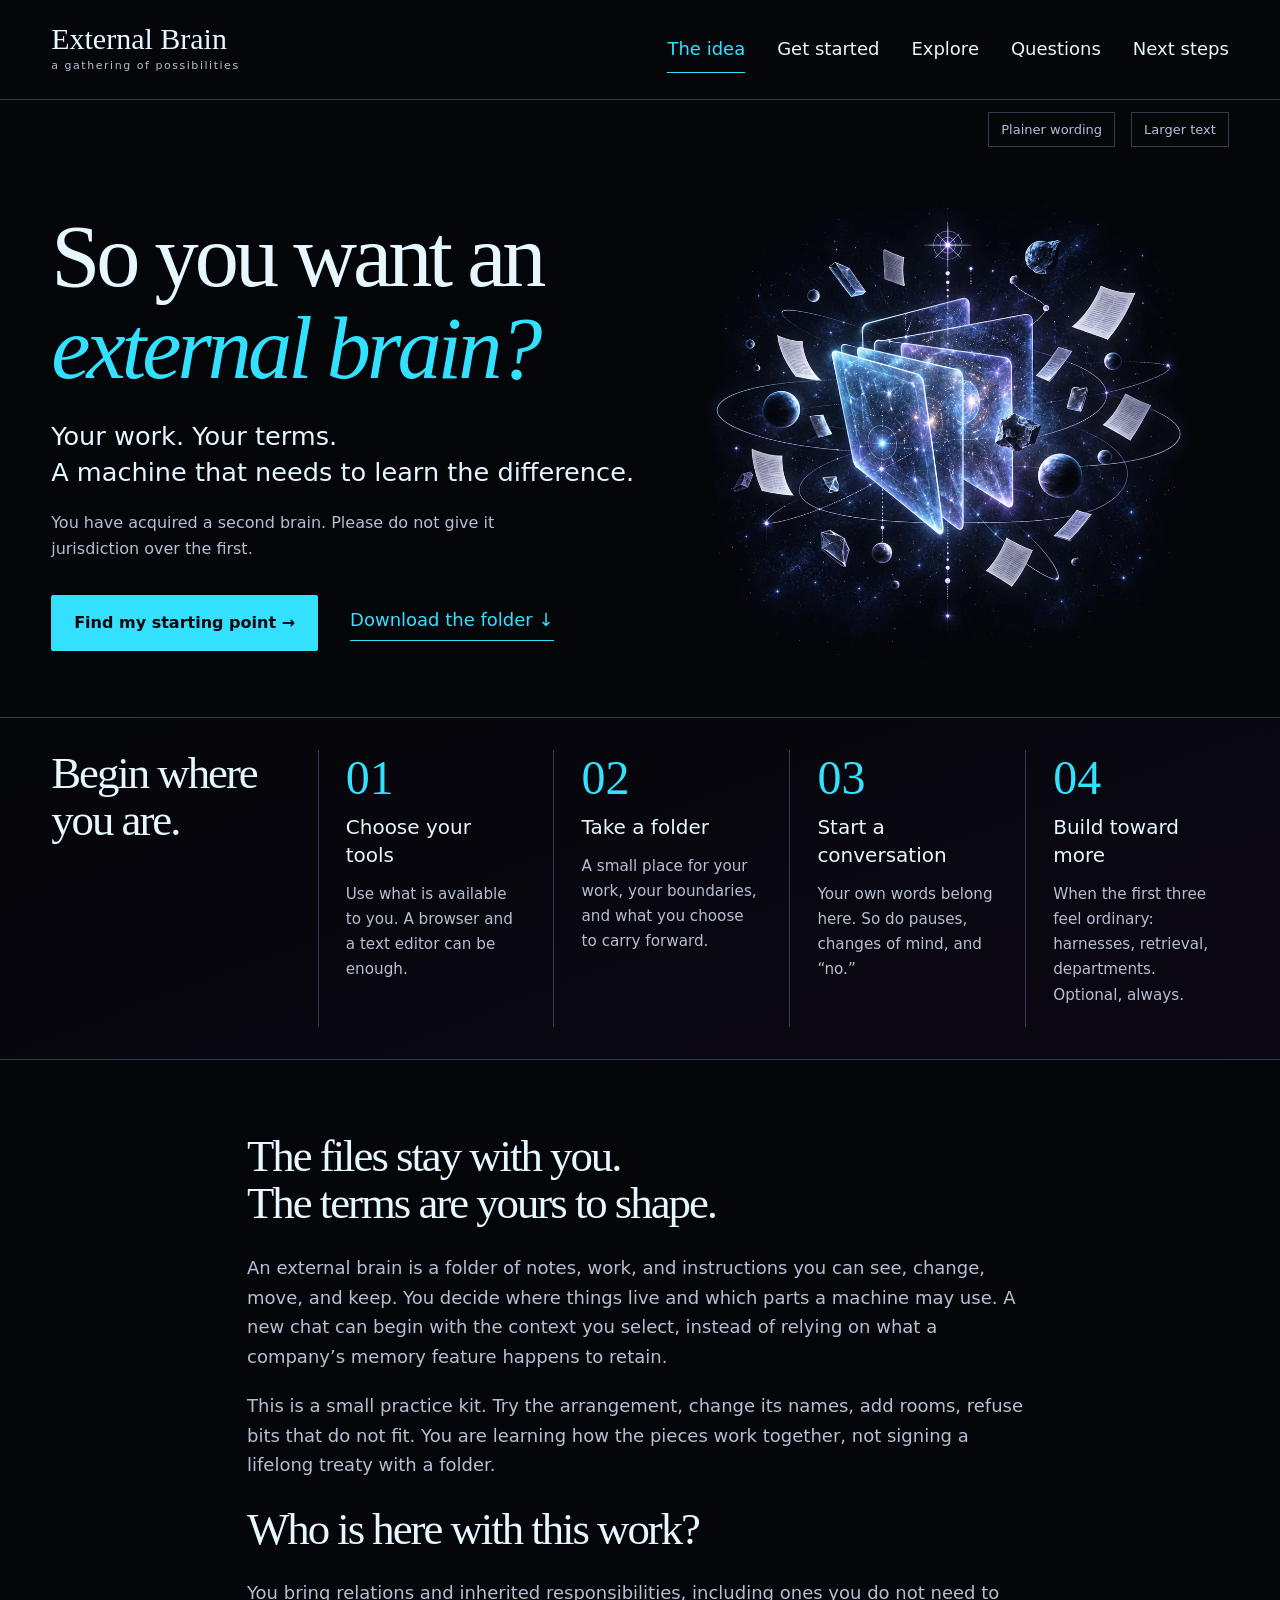
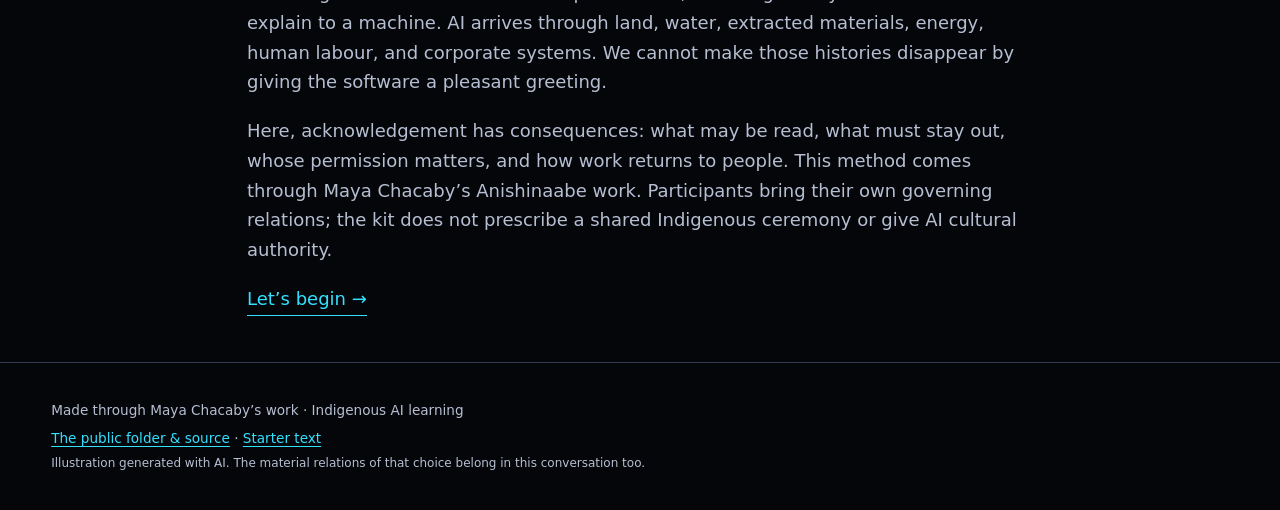
==== commit 3194f79b: "Add fourth start card and an Under the hood section The opening strip gets a fourth card pointing to" ====
--- a/site/index.html
+++ b/site/index.html
@@ -4,7 +4,7 @@
 <div class="preferences"><button id="plain" aria-pressed="false">Plainer wording</button><button id="room" aria-pressed="false">Larger text</button></div>
 <main id="main">
 <section id="idea" aria-labelledby="idea-title"><div class="hero"><div class="hero-copy"><h1 id="idea-title" tabindex="-1">So you want an<br><em>external brain?</em></h1><p class="lead">Your work. Your terms.<br>A machine that needs to learn the difference.</p><p class="intro" data-play="You have acquired a second brain. Please do not give it jurisdiction over the first." data-plain="Keep your files and decisions somewhere you choose. Use them to guide how AI works with you.">You have acquired a second brain. Please do not give it jurisdiction over the first.</p><div class="actions"><a class="button" href="#start">Find my starting point <span aria-hidden="true">→</span></a><a class="text-link" href="#start-download">Download the folder ↓</a></div></div><img class="cosmos" src="assets/folders.webp" alt="" width="900" height="900" fetchpriority="high"></div>
-<div class="arrival"><h2>Begin where<br>you are.</h2><a href="#start-tools"><span class="number">01</span><h3>Choose your tools</h3><p>Use what is available to you. A browser and a text editor can be enough.</p></a><a href="#start-download"><span class="number">02</span><h3>Take a folder</h3><p>A small place for your work, your boundaries, and what you choose to carry forward.</p></a><a href="#start-conversation"><span class="number">03</span><h3>Start a conversation</h3><p>Your own words belong here. So do pauses, changes of mind, and “no.”</p></a></div>
+<div class="arrival"><h2>Begin where<br>you are.</h2><a href="#start-tools"><span class="number">01</span><h3>Choose your tools</h3><p>Use what is available to you. A browser and a text editor can be enough.</p></a><a href="#start-download"><span class="number">02</span><h3>Take a folder</h3><p>A small place for your work, your boundaries, and what you choose to carry forward.</p></a><a href="#start-conversation"><span class="number">03</span><h3>Start a conversation</h3><p>Your own words belong here. So do pauses, changes of mind, and “no.”</p></a><a href="#next"><span class="number">04</span><h3>Build toward more</h3><p>When the first three feel ordinary: harnesses, retrieval, departments. Optional, always.</p></a></div>
 <div class="reading"><h2>The files stay with you.<br>The terms are yours to shape.</h2><p>An external brain is a folder of notes, work, and instructions you can see, change, move, and keep. You decide where things live and which parts a machine may use. A new chat can begin with the context you select, instead of relying on what a company’s memory feature happens to retain.</p><p>This is a small practice kit. Try the arrangement, change its names, add rooms, refuse bits that do not fit. You are learning how the pieces work together, not signing a lifelong treaty with a folder.</p><h2>Who is here with this work?</h2><p>You bring relations and inherited responsibilities, including ones you do not need to explain to a machine. AI arrives through land, water, extracted materials, energy, human labour, and corporate systems. We cannot make those histories disappear by giving the software a pleasant greeting.</p><p>Here, acknowledgement has consequences: what may be read, what must stay out, whose permission matters, and how work returns to people. This method comes through Maya Chacaby’s Anishinaabe work. Participants bring their own governing relations; the kit does not prescribe a shared Indigenous ceremony or give AI cultural authority.</p><a class="text-link" href="#start">Let’s begin →</a></div></section>
 <section id="start" aria-labelledby="start-title"><div class="section-head"><p class="section-number">01 / GET STARTED</p><h1 id="start-title" tabindex="-1">A folder. A conversation.<br><em>Your terms.</em></h1><p>Do one part at a time. Already done a part? Keep going.</p></div><div class="steps" aria-label="Setup steps"><a href="#start-tools">1 · Your tools</a><a href="#start-download">2 · Your folder</a><a href="#start-conversation">3 · Your first conversation</a><a href="#start-next">4 · Next steps</a></div>
 <article id="start-tools"><h2>1. Use an AI arrangement you are comfortable with.</h2><p>You may have chosen a corporate service, or a model running on your own computer. Consider where the work goes, costs, material harms, and what your responsibilities permit. That choice can change. A paid subscription is not required by this kit.</p><div class="columns"><div><h3>An app or browser</h3><p>Open one you already use, or choose its official site. If installing an app, download for your device, open it, and sign in there.</p><ul><li><a href="https://claude.com/download">Claude app</a> · <a href="https://claude.ai/">browser</a></li><li><a href="https://chatgpt.com/download/">ChatGPT app</a> · <a href="https://chatgpt.com/">browser</a></li></ul><p>A browser chat works by pasting text in and saving replies yourself. For the AI to open your folder itself, use the Claude or ChatGPT desktop app, or a local harness, and give it that one folder.</p><p>Passwords belong in the actual service’s sign-in screen. Your guide does not need them.</p></div><div><h3>A local model or harness</h3><p>A harness is software connecting a model to tools. This route can take more setup; a helper is welcome.</p><p>Something to build toward. A harness puts the controls on your side. It can send everyday work to a company’s model through an API (paying per use, usually under stricter data terms than the chat apps) and keep protected knowledge on a model running on your own computer. It also removes the app’s own layer: the company’s instructions, personality and memory features sitting between you and the model. For work with Indigenous knowledges, the decisions about where knowledge travels become yours.</p><ul><li><a href="https://ollama.com/download">Ollama</a> · <a href="https://docs.ollama.com/quickstart">setup guide</a></li><li><a href="https://github.com/NousResearch/hermes-agent">Hermes Agent setup</a></li><li><a href="https://openrouter.ai/docs/quickstart">OpenRouter guide</a> (remote routing)</li></ul><p>Open weights do not guarantee local processing. Check where your chosen model and tools send data. API charges can be separate from a chat subscription.</p></div></div><details><summary>Before bringing your own material</summary><p>Check the actual app’s file permissions, training/data-sharing settings, retention, and connected services. Ask the guide to find current official instructions for your app and account. Training opt-out does not make a cloud conversation local. We can begin with an empty note while settings are unresolved.</p><p>A work or school administrator may control these settings. Do not bypass those restrictions; ask for a permitted route.</p></details></article>
@@ -59,6 +59,35 @@
 <li><strong>Keep one list of everything that runs on a schedule.</strong> A background job nobody remembers will keep doing its job long after the job stopped making sense.</li>
 </ul>
 </div>
+<div class="reading"><h2>Under the hood</h2><p>For the computer scientists in the room. Each box describes one piece of the rig and says whether it is built or still in progress. It is one person’s working system, assembled with a lot of help from the machines it governs, and it is described here so you can take it apart.</p></div>
+<div class="reading faq">
+<details><summary>The switchboard: one harness, several brains · <em>built</em></summary>
+<p>A single agent harness (Hermes Agent) sits between the person and every model. Its system prompt is a short behavioural header followed by six source texts that carry the worldview verbatim. A configuration file gates toolsets (files, web search, code execution, vision, task list, memory and skills on; terminal, delegation, scheduling and computer control off) and caps steps per task.</p>
+<p>Models are swapped per session by provider and name: small models on the local machine through Ollama, larger models hosted on Ollama’s cloud, and company models through an API. The rule for choosing is sensitivity before capability: protected material only ever goes to a local model, and the instructions tell a cloud-hosted model not to open it at all.</p>
+<p>Plugins add narrow, read-only tools: semantic search over the notes, a project reader that returns file contents with SHA-256 receipts, a model recommender that suggests but never switches, and a job-intake tool that can save and read work offers but cannot accept or complete them.</p></details>
+
+<details><summary>A preflight check before every tool call · <em>built</em></summary>
+<p>A plugin registers a pre-tool hook that re-verifies the agent’s home before anything runs: the system prompt’s SHA-256 against a manifest, each of the six source texts against its own hash and its verbatim presence in the prompt, an allowlist of model endpoints, an excluded-model list, and a context limit large enough that the prompt is never silently truncated. Any mismatch blocks all tools until a human-approved revision refreshes the manifest. Tampering, drift, or a well-meaning edit by another model all fail closed.</p></details>
+
+<details><summary>Communications: a doorbell cannot sign for the recipient · <em>built as a rule, wiring in progress</em></summary>
+<p>Requesting, drafting, sending, receiving and verifying are modelled as distinct states, and a state may only be claimed when a tool result shows it. Narrative cannot promote state: a model saying it sent something is not evidence that it was sent. The mail pipeline being built on n8n follows the same model: intake, classification to a department, obligations extracted to the task list, drafts held for human approval. In autonomy terms the mail desk runs supervised (automatic up to the send, human at the send), while anything touching ethics review or money stays fully manual.</p></details>
+
+<details><summary>The task list: one file, edited through a guarded writer · <em>built</em></summary>
+<p>All agents edit the single task list through one small editor. An edit is a set of exact-string replacements, each of which must match exactly once, submitted with the SHA-256 of the version the agent read (optimistic concurrency). The editor takes a file lock, re-checks the hash, writes a temporary file, fsyncs it, atomically renames it into place, and reads it back to verify. Each obligation carries a stable HTML anchor ID, so an item keeps its identity while its wording changes; duplicate IDs are rejected. Each item’s long history lives in a separate receipts file, which keeps the list itself short enough for a person to read.</p></details>
+
+<details><summary>Safety nets for the notes themselves · <em>built</em></summary>
+<p>Text files are versioned in git with the repository metadata kept outside the cloud-synced folder, and an allowlist <code>.gitignore</code> that tracks text types only. Nothing is deleted by a machine: removals move to a junk-drawer folder with a tab-separated log of source, destination and reason, and only the person empties it.</p>
+<p>Duplicate cleanup groups files by size, then by SHA-256, keeps one copy chosen by path rules (originals over archives and snapshots, shallower over deeper, older over newer), and refuses to move any copy a note links to, anything inside a code project, or any cloud placeholder that would trigger a download just to be hashed.</p></details>
+
+<details><summary>Continuity across carriers · <em>partly built</em></summary>
+<p>Long sessions eventually compress their context, and a model that has forgotten its own afternoon tends to carry on confidently. The working rule: before that happens, the session writes a short handoff with the current return point, and a fresh session starts from that note and the sources, never from the old transcript. Continuity lives in files, so it survives a change of model or provider. The next piece is a shared work log that every session reads before acting and writes one line to after: what changed, which obligation it touches, who is next. Think of it as a state snapshot with recent history, so parallel sessions stop answering the same email.</p></details>
+
+<details><summary>Keeping the models current · <em>built</em></summary>
+<p>A weekly launchd job reads Ollama’s public model catalogue, diffs it against what it has already seen, and keeps a single note up to date: newest versions per model family, the model currently in use, and the person’s recorded verdicts from test drives. It never switches models itself. A new version is a new name, and a new name can mean a new voice.</p></details>
+
+<details><summary>Voice: a known-good corpus before any automation speaks · <em>in progress</em></summary>
+<p>The failure we are designing against: a model writes in the person’s voice, the output lands in the notes, the next model treats it as source, and over a few rounds the notes drift toward the models’ imitation of the person. The plan is a provenance-checked voice corpus (writing that predates these tools, the person’s own turns from past conversations, and outputs they actually sent), kept in its own retrieval workspace. Departments read voice cards built from it at generation time, and a review stage compares drafts against the corpus before anything goes out under the person’s name. Later, the same corpus is the fine-tuning set for a local model.</p></details>
+</div>
 <div class="reading faq"><h2>Troubleshooting, once a harness is running</h2>
 <details><summary>The tools are switched on, but it acts as if it has none.</summary><p>Check two places: the harness’s settings, where tools are often off by default, and the instructions it reads first. If those instructions say a tool is disabled, the model will believe the instructions.</p></details>
 <details><summary>It says a model can’t be found.</summary><p>Model names are versioned, and a new version is a new name. Cloud models in Ollama also need registering on your computer once before a harness can use them.</p></details>
--- a/site/style.css
+++ b/site/style.css
@@ -1,3 +1,3 @@
-:root{color-scheme:dark;--bg:#05060a;--ink:#e6f7ff;--soft:#b6bfd2;--cyan:#33e1ff;--line:#343b50;--violet:#9b5cff}*{box-sizing:border-box}html{scroll-behavior:auto;scroll-padding-top:2rem}body{margin:0;background:var(--bg);color:var(--ink);font:18px/1.65 system-ui,sans-serif}a{color:var(--cyan);text-underline-offset:.25em}button,a{touch-action:manipulation}button{font:inherit;cursor:pointer}a:focus-visible,button:focus-visible,summary:focus-visible,textarea:focus-visible{outline:3px solid var(--cyan);outline-offset:5px}header{padding:22px 4%;display:flex;justify-content:space-between;align-items:center;border-bottom:1px solid var(--line);gap:2rem}.wordmark{font:30px/1.1 Georgia,serif;color:var(--ink);text-decoration:none}.wordmark span{display:block;font:11px/2 system-ui;letter-spacing:.14em;color:var(--soft)}nav{display:flex;gap:2rem;flex-wrap:wrap}nav a{text-decoration:none;color:var(--ink);padding:8px 0}nav a[aria-current=page]{color:var(--cyan);border-bottom:1px solid var(--cyan)}.preferences{display:flex;justify-content:flex-end;gap:16px;padding:12px 4%;font-size:13px}.preferences button{background:none;color:var(--soft);border:1px solid var(--line);padding:6px 12px}.preferences button[aria-pressed=true]{color:var(--cyan);border-color:var(--cyan)}main{max-width:1600px;margin:auto}section[hidden]{display:none}.hero{position:relative;min-height:540px;display:grid;grid-template-columns:1.2fr 1fr;align-items:center;padding:2rem 4% 3.5rem;overflow:hidden}.hero-copy{position:relative;z-index:1}.cosmos{width:115%;max-width:none;height:auto;margin-left:-10%;mix-blend-mode:screen}h1,h2{font-family:Georgia,'Times New Roman',serif;font-weight:400;line-height:1.05;letter-spacing:-.045em}h1{font-size:clamp(3.2rem,6.9vw,7rem);margin:0 0 1.5rem}h1 em{color:var(--cyan);font-weight:400}h2{font-size:clamp(2rem,3.5vw,3.5rem);margin:1.6rem 0}h3{font-size:1.25rem;line-height:1.4;font-weight:500;margin:.5rem 0}p{margin:.8rem 0 1.2rem}.lead{font-size:clamp(1.3rem,2vw,1.9rem);line-height:1.4}.intro{max-width:32rem;color:var(--soft);font-size:1rem}.actions{display:flex;align-items:center;gap:2rem;flex-wrap:wrap;margin-top:2rem}.button{display:inline-block;text-decoration:none;background:var(--cyan);color:#05060a;border:1px solid var(--cyan);padding:14px 22px;font-weight:650;font-size:1rem;border-radius:2px}.button:hover{background:#a5f1ff}.secondary{background:transparent;color:var(--cyan)}.secondary:hover{background:#092a35}.text-link{text-decoration:none;border-bottom:1px solid;padding-bottom:6px}.arrival{display:grid;grid-template-columns:1.15fr repeat(3,1fr);border-block:1px solid var(--line);padding:2rem 4%;gap:2rem;background:linear-gradient(160deg,#05060a,#0b0713)}.arrival h2{margin:0}.arrival>a{color:var(--ink);text-decoration:none;border-left:1px solid var(--line);padding-left:1.7rem}.arrival>a:hover h3{color:var(--cyan)}.arrival p{font-size:.95rem;color:var(--soft)}.number{font:3rem Georgia;color:var(--cyan)}.reading{max-width:850px;padding:3rem 2rem;margin:auto}.reading p{color:var(--soft)}.section-head{padding:2.5rem 6% 2rem}.section-head h1{font-size:clamp(3rem,6vw,5.8rem)}.section-head>p{max-width:700px;color:var(--soft)}.section-number{color:var(--cyan)!important;letter-spacing:.18em;font-size:.75rem}.steps{display:flex;gap:2rem;flex-wrap:wrap;padding:1rem 6%;border-block:1px solid var(--line)}#start>article{max-width:1100px;margin:0 auto;padding:2rem;border-bottom:1px solid var(--line);scroll-margin-top:1rem}.columns{display:grid;grid-template-columns:1fr 1fr;gap:3rem}.columns>div{min-width:0}.downloads{padding:1rem 0 2rem}.downloads>div{border-top:1px solid var(--cyan);padding-top:1rem}details{border-bottom:1px solid var(--line);padding:1rem 0}summary{cursor:pointer;font-size:1.12rem;color:var(--ink);padding:.4rem 0}details p,details li{color:var(--soft)}textarea{width:100%;background:#0b101b;border:1px solid var(--line);color:var(--ink);padding:1rem;font:1rem/1.6 system-ui;margin-top:.7rem;resize:vertical}#copy-status{color:var(--cyan);min-height:1.5em}.stack{list-style:none;padding:0;counter-reset:layer}.stack li{counter-increment:layer;border-top:1px solid var(--line);padding:1.2rem 0 1.2rem 3rem;position:relative}.stack li:before{content:counter(layer,decimal-leading-zero);position:absolute;left:0;color:var(--cyan);font-family:Georgia}.stack strong,.stack span{display:block}.stack span{color:var(--soft)}.possibilities{display:grid;grid-template-columns:1fr 1fr;gap:2rem 4rem;padding:0 6%}.possibilities article{border-top:1px solid var(--line);padding-top:1rem}.possibilities p{color:var(--soft)}blockquote{margin:1rem 0;padding-left:1rem;border-left:2px solid var(--violet);font-size:1rem}.faq{padding-top:0}footer{border-top:1px solid var(--line);padding:2rem 4%;font-size:.85rem;color:var(--soft)}footer p{margin:.3rem 0}.fine{font-size:.75rem}.skip{position:absolute;left:1rem;top:-100px;background:var(--bg);z-index:10;padding:1rem}.skip:focus{top:0}body.large{font-size:23px}body.large .intro,body.large .arrival p,body.large blockquote,body.large .button{font-size:1.2rem}body.plain .cosmos{opacity:.35}@media(min-width:1600px){.hero{min-height:650px}}@media(max-width:800px){header{align-items:flex-start;flex-direction:column;gap:1rem}nav{gap:1.4rem;font-size:.95rem}.hero{grid-template-columns:1fr;min-height:0;padding:1.5rem 6% 2rem}.hero-copy{max-width:100%}.cosmos{width:85%;margin:-1rem auto -2rem;max-height:360px;object-fit:contain;order:2}.hero h1{font-size:clamp(3rem,10vw,5rem)}.arrival{grid-template-columns:1fr 1fr}.arrival>a{padding-left:1rem}.arrival h2{font-size:2.5rem}.columns,.possibilities{grid-template-columns:1fr;gap:1.5rem}.section-head{padding-top:2rem}.section-head h1{font-size:clamp(2.8rem,9vw,5rem)}.steps{gap:.8rem;flex-direction:column}#start>article,.reading{padding:1.5rem}.actions{gap:1.5rem}.preferences{justify-content:flex-start;padding-left:6%}}@media(max-width:420px){.arrival{grid-template-columns:1fr}.arrival>a{border-left:0;border-top:1px solid var(--line);padding:1rem 0 0}.arrival h2 br{display:none}.button{width:100%;text-align:center}.cosmos{max-height:280px}nav{gap:1rem}.wordmark{font-size:27px}}@media print{body{background:white;color:black}section[hidden]{display:block!important}header,.preferences,.cosmos,.skip{display:none}a,p,.reading p,details p{color:black!important}.hero{display:block;min-height:0}h1{font-size:40px}h2{font-size:28px}details{break-inside:avoid}}
+:root{color-scheme:dark;--bg:#05060a;--ink:#e6f7ff;--soft:#b6bfd2;--cyan:#33e1ff;--line:#343b50;--violet:#9b5cff}*{box-sizing:border-box}html{scroll-behavior:auto;scroll-padding-top:2rem}body{margin:0;background:var(--bg);color:var(--ink);font:18px/1.65 system-ui,sans-serif}a{color:var(--cyan);text-underline-offset:.25em}button,a{touch-action:manipulation}button{font:inherit;cursor:pointer}a:focus-visible,button:focus-visible,summary:focus-visible,textarea:focus-visible{outline:3px solid var(--cyan);outline-offset:5px}header{padding:22px 4%;display:flex;justify-content:space-between;align-items:center;border-bottom:1px solid var(--line);gap:2rem}.wordmark{font:30px/1.1 Georgia,serif;color:var(--ink);text-decoration:none}.wordmark span{display:block;font:11px/2 system-ui;letter-spacing:.14em;color:var(--soft)}nav{display:flex;gap:2rem;flex-wrap:wrap}nav a{text-decoration:none;color:var(--ink);padding:8px 0}nav a[aria-current=page]{color:var(--cyan);border-bottom:1px solid var(--cyan)}.preferences{display:flex;justify-content:flex-end;gap:16px;padding:12px 4%;font-size:13px}.preferences button{background:none;color:var(--soft);border:1px solid var(--line);padding:6px 12px}.preferences button[aria-pressed=true]{color:var(--cyan);border-color:var(--cyan)}main{max-width:1600px;margin:auto}section[hidden]{display:none}.hero{position:relative;min-height:540px;display:grid;grid-template-columns:1.2fr 1fr;align-items:center;padding:2rem 4% 3.5rem;overflow:hidden}.hero-copy{position:relative;z-index:1}.cosmos{width:115%;max-width:none;height:auto;margin-left:-10%;mix-blend-mode:screen}h1,h2{font-family:Georgia,'Times New Roman',serif;font-weight:400;line-height:1.05;letter-spacing:-.045em}h1{font-size:clamp(3.2rem,6.9vw,7rem);margin:0 0 1.5rem}h1 em{color:var(--cyan);font-weight:400}h2{font-size:clamp(2rem,3.5vw,3.5rem);margin:1.6rem 0}h3{font-size:1.25rem;line-height:1.4;font-weight:500;margin:.5rem 0}p{margin:.8rem 0 1.2rem}.lead{font-size:clamp(1.3rem,2vw,1.9rem);line-height:1.4}.intro{max-width:32rem;color:var(--soft);font-size:1rem}.actions{display:flex;align-items:center;gap:2rem;flex-wrap:wrap;margin-top:2rem}.button{display:inline-block;text-decoration:none;background:var(--cyan);color:#05060a;border:1px solid var(--cyan);padding:14px 22px;font-weight:650;font-size:1rem;border-radius:2px}.button:hover{background:#a5f1ff}.secondary{background:transparent;color:var(--cyan)}.secondary:hover{background:#092a35}.text-link{text-decoration:none;border-bottom:1px solid;padding-bottom:6px}.arrival{display:grid;grid-template-columns:1.15fr repeat(4,1fr);border-block:1px solid var(--line);padding:2rem 4%;gap:2rem;background:linear-gradient(160deg,#05060a,#0b0713)}.arrival h2{margin:0}.arrival>a{color:var(--ink);text-decoration:none;border-left:1px solid var(--line);padding-left:1.7rem}.arrival>a:hover h3{color:var(--cyan)}.arrival p{font-size:.95rem;color:var(--soft)}.number{font:3rem Georgia;color:var(--cyan)}.reading{max-width:850px;padding:3rem 2rem;margin:auto}.reading p{color:var(--soft)}.section-head{padding:2.5rem 6% 2rem}.section-head h1{font-size:clamp(3rem,6vw,5.8rem)}.section-head>p{max-width:700px;color:var(--soft)}.section-number{color:var(--cyan)!important;letter-spacing:.18em;font-size:.75rem}.steps{display:flex;gap:2rem;flex-wrap:wrap;padding:1rem 6%;border-block:1px solid var(--line)}#start>article{max-width:1100px;margin:0 auto;padding:2rem;border-bottom:1px solid var(--line);scroll-margin-top:1rem}.columns{display:grid;grid-template-columns:1fr 1fr;gap:3rem}.columns>div{min-width:0}.downloads{padding:1rem 0 2rem}.downloads>div{border-top:1px solid var(--cyan);padding-top:1rem}details{border-bottom:1px solid var(--line);padding:1rem 0}summary{cursor:pointer;font-size:1.12rem;color:var(--ink);padding:.4rem 0}details p,details li{color:var(--soft)}textarea{width:100%;background:#0b101b;border:1px solid var(--line);color:var(--ink);padding:1rem;font:1rem/1.6 system-ui;margin-top:.7rem;resize:vertical}#copy-status{color:var(--cyan);min-height:1.5em}.stack{list-style:none;padding:0;counter-reset:layer}.stack li{counter-increment:layer;border-top:1px solid var(--line);padding:1.2rem 0 1.2rem 3rem;position:relative}.stack li:before{content:counter(layer,decimal-leading-zero);position:absolute;left:0;color:var(--cyan);font-family:Georgia}.stack strong,.stack span{display:block}.stack span{color:var(--soft)}.possibilities{display:grid;grid-template-columns:1fr 1fr;gap:2rem 4rem;padding:0 6%}.possibilities article{border-top:1px solid var(--line);padding-top:1rem}.possibilities p{color:var(--soft)}blockquote{margin:1rem 0;padding-left:1rem;border-left:2px solid var(--violet);font-size:1rem}.faq{padding-top:0}footer{border-top:1px solid var(--line);padding:2rem 4%;font-size:.85rem;color:var(--soft)}footer p{margin:.3rem 0}.fine{font-size:.75rem}.skip{position:absolute;left:1rem;top:-100px;background:var(--bg);z-index:10;padding:1rem}.skip:focus{top:0}body.large{font-size:23px}body.large .intro,body.large .arrival p,body.large blockquote,body.large .button{font-size:1.2rem}body.plain .cosmos{opacity:.35}@media(min-width:1600px){.hero{min-height:650px}}@media(max-width:800px){header{align-items:flex-start;flex-direction:column;gap:1rem}nav{gap:1.4rem;font-size:.95rem}.hero{grid-template-columns:1fr;min-height:0;padding:1.5rem 6% 2rem}.hero-copy{max-width:100%}.cosmos{width:85%;margin:-1rem auto -2rem;max-height:360px;object-fit:contain;order:2}.hero h1{font-size:clamp(3rem,10vw,5rem)}.arrival{grid-template-columns:1fr 1fr}.arrival>a{padding-left:1rem}.arrival h2{font-size:2.5rem}.columns,.possibilities{grid-template-columns:1fr;gap:1.5rem}.section-head{padding-top:2rem}.section-head h1{font-size:clamp(2.8rem,9vw,5rem)}.steps{gap:.8rem;flex-direction:column}#start>article,.reading{padding:1.5rem}.actions{gap:1.5rem}.preferences{justify-content:flex-start;padding-left:6%}}@media(max-width:420px){.arrival{grid-template-columns:1fr}.arrival>a{border-left:0;border-top:1px solid var(--line);padding:1rem 0 0}.arrival h2 br{display:none}.button{width:100%;text-align:center}.cosmos{max-height:280px}nav{gap:1rem}.wordmark{font-size:27px}}@media print{body{background:white;color:black}section[hidden]{display:block!important}header,.preferences,.cosmos,.skip{display:none}a,p,.reading p,details p{color:black!important}.hero{display:block;min-height:0}h1{font-size:40px}h2{font-size:28px}details{break-inside:avoid}}
 
 h1,h2{text-wrap:balance}a:hover{color:#b7f5ff}.button:hover{color:#05060a}body{padding-bottom:env(safe-area-inset-bottom)}.hero-copy{min-width:0}@media(min-width:801px){.cosmos{max-height:510px;object-fit:contain}.hero{min-height:0;padding-top:1rem;padding-bottom:2rem}}
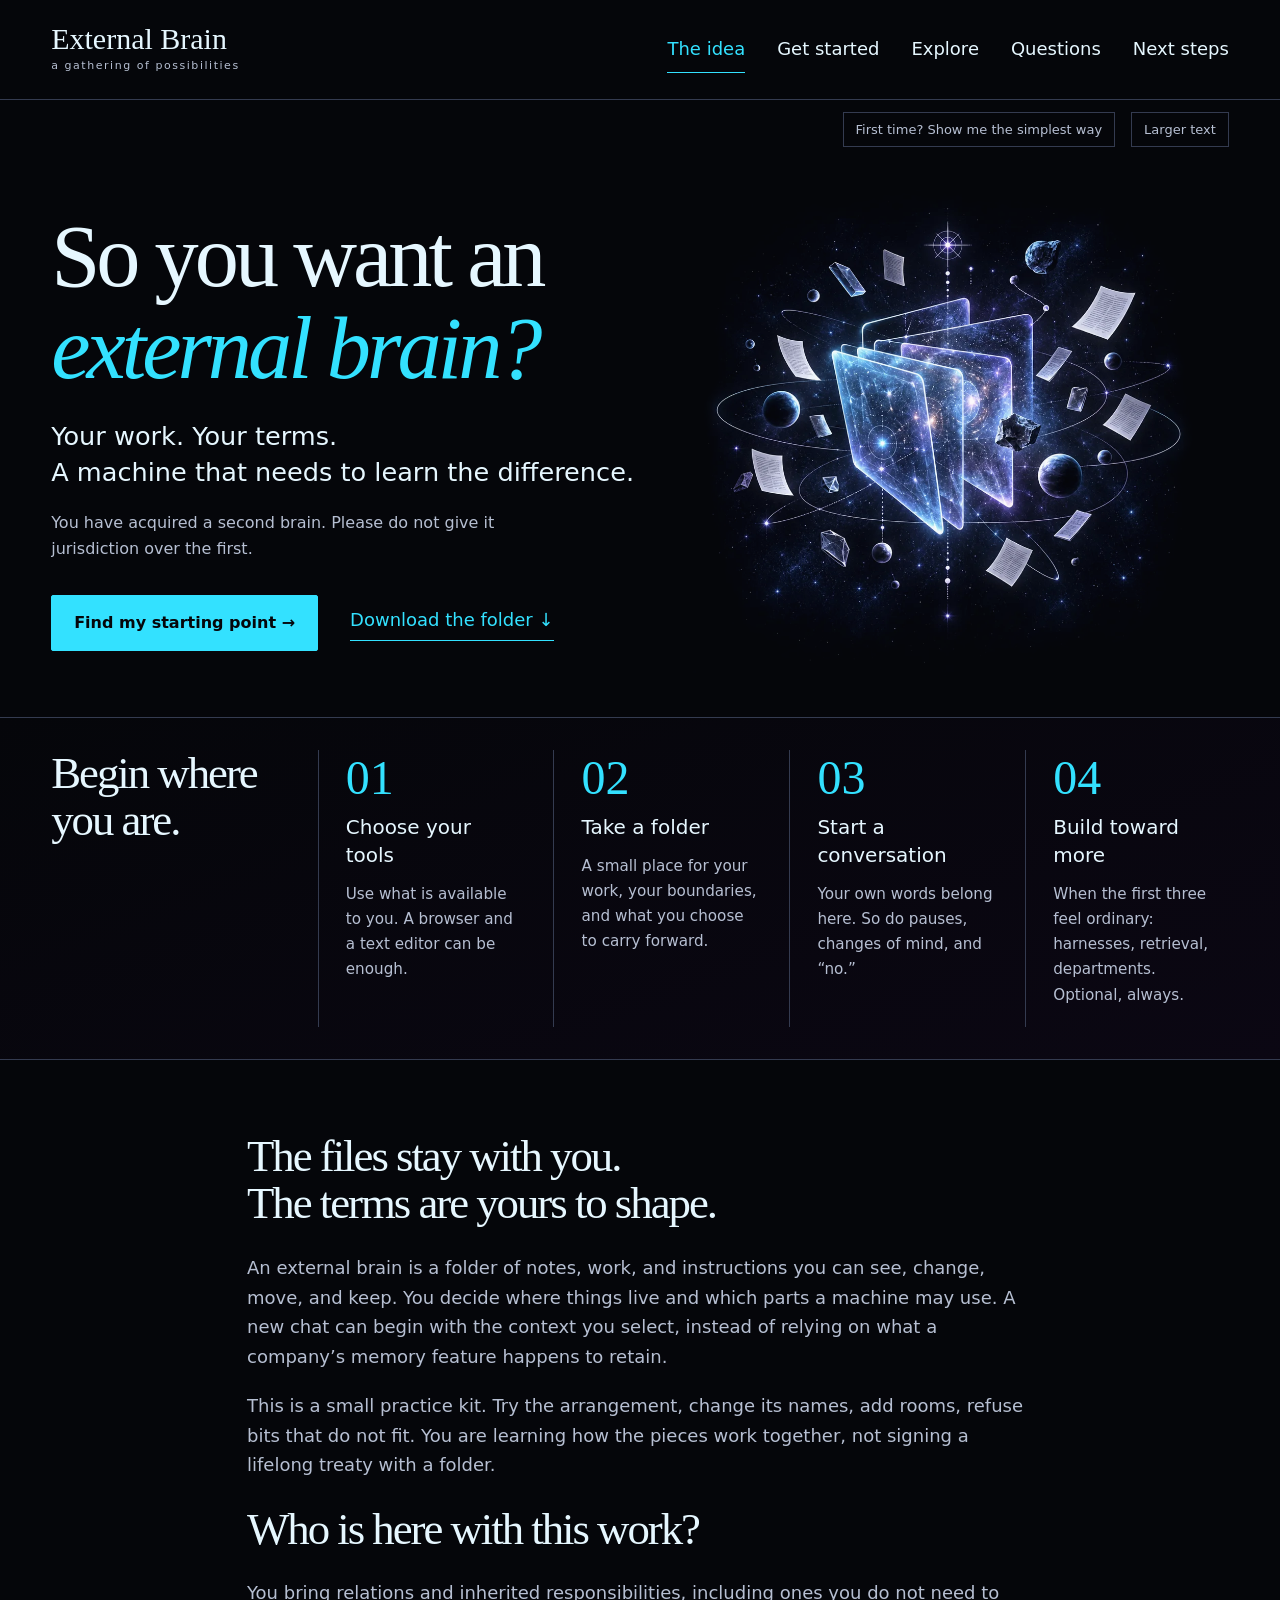
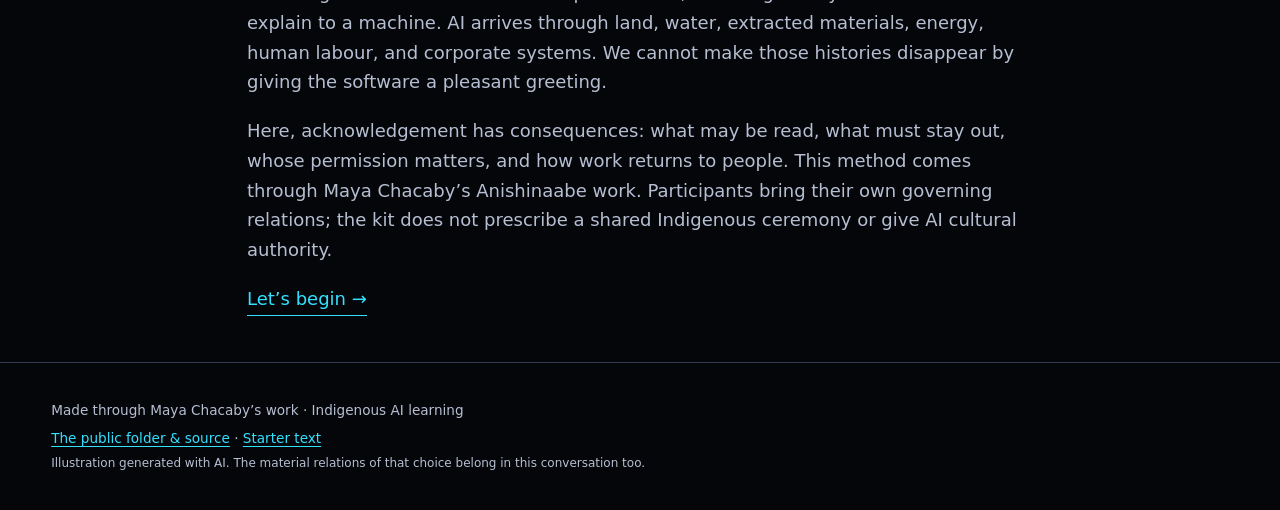
==== commit ced122a0: "Turn plainer wording into a first-timer mode One route through a desktop app that can open a folder," ====
--- a/site/index.html
+++ b/site/index.html
@@ -1,15 +1,15 @@
 <!doctype html>
 <html lang="en"><head><meta charset="utf-8"><meta name="viewport" content="width=device-width,initial-scale=1"><meta name="theme-color" content="#05060a"><meta name="description" content="A welcoming guide to an external brain: portable files, human choices, and relations that shape how AI participates."><title>So you want an external brain?</title><link rel="stylesheet" href="style.css"><script defer src="starter.js"></script><script defer src="app.js"></script></head>
-<body><a class="skip" href="#main">Skip to the guide</a><header><a class="wordmark" href="#idea">External Brain<span> a gathering of possibilities</span></a><nav aria-label="Guide"><a href="#idea">The idea</a><a href="#start">Get started</a><a href="#explore">Explore</a><a href="#questions">Questions</a><a href="#next">Next steps</a></nav></header>
-<div class="preferences"><button id="plain" aria-pressed="false">Plainer wording</button><button id="room" aria-pressed="false">Larger text</button></div>
+<body><a class="skip" href="#main">Skip to the guide</a><header><a class="wordmark" href="#idea">External Brain<span> a gathering of possibilities</span></a><nav aria-label="Guide"><a href="#idea">The idea</a><a href="#start">Get started</a><a href="#explore">Explore</a><a href="#questions">Questions</a><a class="adv" href="#next">Next steps</a></nav></header>
+<div class="preferences"><button id="plain" aria-pressed="false">First time? Show me the simplest way</button><button id="room" aria-pressed="false">Larger text</button></div>
 <main id="main">
 <section id="idea" aria-labelledby="idea-title"><div class="hero"><div class="hero-copy"><h1 id="idea-title" tabindex="-1">So you want an<br><em>external brain?</em></h1><p class="lead">Your work. Your terms.<br>A machine that needs to learn the difference.</p><p class="intro" data-play="You have acquired a second brain. Please do not give it jurisdiction over the first." data-plain="Keep your files and decisions somewhere you choose. Use them to guide how AI works with you.">You have acquired a second brain. Please do not give it jurisdiction over the first.</p><div class="actions"><a class="button" href="#start">Find my starting point <span aria-hidden="true">→</span></a><a class="text-link" href="#start-download">Download the folder ↓</a></div></div><img class="cosmos" src="assets/folders.webp" alt="" width="900" height="900" fetchpriority="high"></div>
-<div class="arrival"><h2>Begin where<br>you are.</h2><a href="#start-tools"><span class="number">01</span><h3>Choose your tools</h3><p>Use what is available to you. A browser and a text editor can be enough.</p></a><a href="#start-download"><span class="number">02</span><h3>Take a folder</h3><p>A small place for your work, your boundaries, and what you choose to carry forward.</p></a><a href="#start-conversation"><span class="number">03</span><h3>Start a conversation</h3><p>Your own words belong here. So do pauses, changes of mind, and “no.”</p></a><a href="#next"><span class="number">04</span><h3>Build toward more</h3><p>When the first three feel ordinary: harnesses, retrieval, departments. Optional, always.</p></a></div>
+<div class="arrival"><h2>Begin where<br>you are.</h2><a href="#start-tools"><span class="number">01</span><h3>Choose your tools</h3><p>Use what is available to you. A browser and a text editor can be enough.</p></a><a href="#start-download"><span class="number">02</span><h3>Take a folder</h3><p>A small place for your work, your boundaries, and what you choose to carry forward.</p></a><a href="#start-conversation"><span class="number">03</span><h3>Start a conversation</h3><p>Your own words belong here. So do pauses, changes of mind, and “no.”</p></a><a class="adv" href="#next"><span class="number">04</span><h3>Build toward more</h3><p>When the first three feel ordinary: harnesses, retrieval, departments. Optional, always.</p></a></div>
 <div class="reading"><h2>The files stay with you.<br>The terms are yours to shape.</h2><p>An external brain is a folder of notes, work, and instructions you can see, change, move, and keep. You decide where things live and which parts a machine may use. A new chat can begin with the context you select, instead of relying on what a company’s memory feature happens to retain.</p><p>This is a small practice kit. Try the arrangement, change its names, add rooms, refuse bits that do not fit. You are learning how the pieces work together, not signing a lifelong treaty with a folder.</p><h2>Who is here with this work?</h2><p>You bring relations and inherited responsibilities, including ones you do not need to explain to a machine. AI arrives through land, water, extracted materials, energy, human labour, and corporate systems. We cannot make those histories disappear by giving the software a pleasant greeting.</p><p>Here, acknowledgement has consequences: what may be read, what must stay out, whose permission matters, and how work returns to people. This method comes through Maya Chacaby’s Anishinaabe work. Participants bring their own governing relations; the kit does not prescribe a shared Indigenous ceremony or give AI cultural authority.</p><a class="text-link" href="#start">Let’s begin →</a></div></section>
-<section id="start" aria-labelledby="start-title"><div class="section-head"><p class="section-number">01 / GET STARTED</p><h1 id="start-title" tabindex="-1">A folder. A conversation.<br><em>Your terms.</em></h1><p>Do one part at a time. Already done a part? Keep going.</p></div><div class="steps" aria-label="Setup steps"><a href="#start-tools">1 · Your tools</a><a href="#start-download">2 · Your folder</a><a href="#start-conversation">3 · Your first conversation</a><a href="#start-next">4 · Next steps</a></div>
-<article id="start-tools"><h2>1. Use an AI arrangement you are comfortable with.</h2><p>You may have chosen a corporate service, or a model running on your own computer. Consider where the work goes, costs, material harms, and what your responsibilities permit. That choice can change. A paid subscription is not required by this kit.</p><div class="columns"><div><h3>An app or browser</h3><p>Open one you already use, or choose its official site. If installing an app, download for your device, open it, and sign in there.</p><ul><li><a href="https://claude.com/download">Claude app</a> · <a href="https://claude.ai/">browser</a></li><li><a href="https://chatgpt.com/download/">ChatGPT app</a> · <a href="https://chatgpt.com/">browser</a></li></ul><p>A browser chat works by pasting text in and saving replies yourself. For the AI to open your folder itself, use the Claude or ChatGPT desktop app, or a local harness, and give it that one folder.</p><p>Passwords belong in the actual service’s sign-in screen. Your guide does not need them.</p></div><div><h3>A local model or harness</h3><p>A harness is software connecting a model to tools. This route can take more setup; a helper is welcome.</p><p>Something to build toward. A harness puts the controls on your side. It can send everyday work to a company’s model through an API (paying per use, usually under stricter data terms than the chat apps) and keep protected knowledge on a model running on your own computer. It also removes the app’s own layer: the company’s instructions, personality and memory features sitting between you and the model. For work with Indigenous knowledges, the decisions about where knowledge travels become yours.</p><ul><li><a href="https://ollama.com/download">Ollama</a> · <a href="https://docs.ollama.com/quickstart">setup guide</a></li><li><a href="https://github.com/NousResearch/hermes-agent">Hermes Agent setup</a></li><li><a href="https://openrouter.ai/docs/quickstart">OpenRouter guide</a> (remote routing)</li></ul><p>Open weights do not guarantee local processing. Check where your chosen model and tools send data. API charges can be separate from a chat subscription.</p></div></div><details><summary>Before bringing your own material</summary><p>Check the actual app’s file permissions, training/data-sharing settings, retention, and connected services. Ask the guide to find current official instructions for your app and account. Training opt-out does not make a cloud conversation local. We can begin with an empty note while settings are unresolved.</p><p>A work or school administrator may control these settings. Do not bypass those restrictions; ask for a permitted route.</p></details></article>
-<article id="start-download"><h2>2. Download one folder.</h2><p data-play="Both editions carry the same method. There is no secret third edition reserved for people who enjoy installing things." data-plain="Choose either edition. They contain the same method; only the file format differs.">Both editions carry the same method. There is no secret third edition reserved for people who enjoy installing things.</p><div class="columns downloads"><div><h3>Plain Text</h3><p>Ordinary .txt files. Open and edit them in Notepad, TextEdit, or another text editor.</p><a class="button" download href="downloads/Your%20External%20Brain%20-%20Plain%20Text.zip">Download Plain Text ↓</a><p>No Markdown app needed.</p></div><div><h3>Markdown</h3><p>Readable .md text files with simple formatting. Obsidian is an optional way to see and connect them.</p><a class="button secondary" download href="downloads/Your%20External%20Brain%20-%20Markdown.zip">Download Markdown ↓</a><p>Use a text editor or <a href="https://obsidian.md/download">download Obsidian</a>.</p></div></div><h3>Unpack it somewhere you can find again.</h3><p><strong>Mac:</strong> find the ZIP in Downloads and double-click it. <strong>Windows:</strong> right-click → Extract All. <strong>Phone/tablet:</strong> use your Files/archive app; ask for device-specific help if needed. Move the extracted folder to a place you choose. Open that folder, not the ZIP preview.</p><details><summary>Plain Text: which app opens it?</summary><p>Windows: Notepad. Mac: TextEdit; keep files as plain text (.txt), not rich text (.rtf). Linux: your usual text editor. On a phone or tablet, use a trusted editor that can save back to your chosen folder. Open the editor first and use File → Open if double-clicking fails.</p></details><details><summary>Markdown: open it in Obsidian</summary><ol><li>Install and open <a href="https://obsidian.md/download">Obsidian</a>.</li><li>Choose <strong>Open folder as vault</strong> and select the extracted Markdown folder. A vault is simply the folder you are opening.</li><li>In Settings → Files and links, enable <strong>Show all file types</strong>. This displays files; it does not add editors for every format.</li><li>Suggested: Automatically update internal links on; Use Wikilinks off for portable links. Choose Editor → Live preview and adjust Appearance → font size to suit you.</li><li>Open README.md. Open START-HERE.txt in your normal text editor if Obsidian cannot display it.</li></ol><p>No plugins or sync service needed. Obsidian does not connect a model to your files automatically. <a href="https://obsidian.md/help/manage-vaults">Official vault help</a>.</p></details></article>
-<article id="start-conversation"><h2>3. Give your AI the opening.</h2><p>Open <strong>START-HERE.txt</strong> in your extracted folder. Copy all its words, paste them into a new AI conversation, and send. Or use the identical text below.</p><button class="button" id="copy-starter">Copy the whole opening</button><p id="copy-status" role="status" aria-live="polite"></p><details><summary>Read or manually copy the opening</summary><label for="starter">Starter text — select all and copy</label><textarea id="starter" readonly rows="14" spellcheck="false"></textarea><p><a href="START-HERE.txt" download>Download just START-HERE.txt</a>. On Mac use Command+A then Command+C inside the text; Windows/Linux Ctrl+A then Ctrl+C. Paste into your AI’s message box and send.</p></details><p>The guide should acknowledge its part, ask one useful setup question, and wait for you. After your first saved note, it offers a walk through your context, boundaries, PM, projects, and the other rooms—one at a time, with permission to skip or pause. It should notice useful things to keep and ask about the exact words and destination; you do not need to remember to say “put this in my brain.” Nothing you say is automatically a permanent note. You can be casual, formal, uncertain, funny, or quiet. You do not owe the machine a job-interview voice.</p><details><summary>It summarized the instructions instead of starting.</summary><p>Tell it: <strong>“Begin guiding me now. Give me the first step and wait.”</strong> If that still fails, tell your facilitator what happened. Models do not all follow instructions equally well.</p></details><details><summary>It cannot see or save my files.</summary><p data-play="The machine may have described a door it does not possess. This happens rather a lot for something so confident about architecture." data-plain="Your app may not have tools for reading or saving local files.">The machine may have described a door it does not possess. This happens rather a lot for something so confident about architecture.</p><p>Say: “Check what tools you actually have. If you cannot open this folder, help me paste only the needed text and save your reply myself.” Naming a folder in chat does not connect it. Grant access only to material you intend it to use.</p></details><details><summary>A permission, setting, or download is blocking me.</summary><p>Tell the guide your device, the app, and the exact message on screen, leaving out passwords and private details. Ask for one next step. If the account or device is managed, ask its administrator or your facilitator. You can pause and explore the empty starter folder.</p></details><p><a class="text-link" href="#explore">What could we make with this? →</a></p></article><article id="start-next"><h2>4. When you want more control.</h2><p>A folder and a conversation are enough to begin. Later you might want the AI to choose between models, search your notes by itself, or carry jobs on a schedule. Those are things to build toward, one piece at a time, once the first three steps feel ordinary.</p><p><a href="#next">See next steps →</a></p></article></section>
+<section id="start" aria-labelledby="start-title"><div class="section-head"><p class="section-number">01 / GET STARTED</p><h1 id="start-title" tabindex="-1">A folder. A conversation.<br><em>Your terms.</em></h1><p>Do one part at a time. Already done a part? Keep going.</p></div><div class="plain-only plain-box plain-intro"><p><strong>Before you start.</strong> Nothing on this page sends your words anywhere. The folder cannot be broken: if something goes wrong, download it again. You decide what goes into it.</p><p><strong>Five words.</strong> <em>Folder</em>: a place on your computer that holds files. <em>ZIP</em>: a packed folder; opening it unpacks the folder inside. <em>App</em>: a program you install on your computer, as opposed to a website. <em>Chat</em>: one conversation with the AI. <em>Paste</em>: put copied words into a box (Cmd+V on a Mac, Ctrl+V on Windows).</p></div><div class="steps" aria-label="Setup steps"><a href="#start-tools">1 · Your tools</a><a href="#start-download">2 · Your folder</a><a href="#start-conversation">3 · Your first conversation</a><a class="adv" href="#start-next">4 · Next steps</a></div>
+<article id="start-tools"><h2>1. Use an AI arrangement you are comfortable with.</h2><p>You may have chosen a corporate service, or a model running on your own computer. Consider where the work goes, costs, material harms, and what your responsibilities permit. That choice can change. A paid subscription is not required by this kit.</p><div class="plain-only plain-box"><h3>Get an AI app that can open a folder on your computer.</h3><p>A chat website in your browser cannot open your folder, so this needs a desktop app. Choose one:</p><ul><li><a href="https://claude.com/download">Claude desktop app</a> (Mac or Windows)</li><li><a href="https://chatgpt.com/download/">ChatGPT desktop app</a> (Mac or Windows)</li></ul><ol><li>Download the app for your computer.</li><li>Install it and open it.</li><li>Sign in, or make an account. Type your password only into the app’s own sign-in screen.</li></ol><p>Already have one of these apps? Use it. On a work or school computer, ask your facilitator before installing anything. Some features need a paid plan; if something is locked, tell your facilitator.</p></div><div class="columns adv"><div><h3>An app or browser</h3><p>Open one you already use, or choose its official site. If installing an app, download for your device, open it, and sign in there.</p><ul><li><a href="https://claude.com/download">Claude app</a> · <a href="https://claude.ai/">browser</a></li><li><a href="https://chatgpt.com/download/">ChatGPT app</a> · <a href="https://chatgpt.com/">browser</a></li></ul><p>A browser chat works by pasting text in and saving replies yourself. For the AI to open your folder itself, use the Claude or ChatGPT desktop app, or a local harness, and give it that one folder.</p><p>Passwords belong in the actual service’s sign-in screen. Your guide does not need them.</p></div><div><h3>A local model or harness</h3><p>A harness is software connecting a model to tools. This route can take more setup; a helper is welcome.</p><p>Something to build toward. A harness puts the controls on your side. It can send everyday work to a company’s model through an API (paying per use, usually under stricter data terms than the chat apps) and keep protected knowledge on a model running on your own computer. It also removes the app’s own layer: the company’s instructions, personality and memory features sitting between you and the model. For work with Indigenous knowledges, the decisions about where knowledge travels become yours.</p><ul><li><a href="https://ollama.com/download">Ollama</a> · <a href="https://docs.ollama.com/quickstart">setup guide</a></li><li><a href="https://github.com/NousResearch/hermes-agent">Hermes Agent setup</a></li><li><a href="https://openrouter.ai/docs/quickstart">OpenRouter guide</a> (remote routing)</li></ul><p>Open weights do not guarantee local processing. Check where your chosen model and tools send data. API charges can be separate from a chat subscription.</p></div></div><details><summary>Before bringing your own material</summary><p>Check the actual app’s file permissions, training/data-sharing settings, retention, and connected services. Ask the guide to find current official instructions for your app and account. Training opt-out does not make a cloud conversation local. We can begin with an empty note while settings are unresolved.</p><p>A work or school administrator may control these settings. Do not bypass those restrictions; ask for a permitted route.</p></details></article>
+<article id="start-download"><h2>2. Download one folder.</h2><p class="adv" data-play="Both editions carry the same method. There is no secret third edition reserved for people who enjoy installing things." data-plain="Choose either edition. They contain the same method; only the file format differs.">Both editions carry the same method. There is no secret third edition reserved for people who enjoy installing things.</p><div class="columns downloads"><div><h3>Plain Text</h3><p>Ordinary .txt files. Open and edit them in Notepad, TextEdit, or another text editor.</p><a class="button" download href="downloads/Your%20External%20Brain%20-%20Plain%20Text.zip">Download Plain Text ↓</a><p>No Markdown app needed.</p></div><div class="adv"><h3>Markdown</h3><p>Readable .md text files with simple formatting. Obsidian is an optional way to see and connect them.</p><a class="button secondary" download href="downloads/Your%20External%20Brain%20-%20Markdown.zip">Download Markdown ↓</a><p>Use a text editor or <a href="https://obsidian.md/download">download Obsidian</a>.</p></div></div><div class="plain-only plain-box"><h3>Open the folder.</h3><ol><li>Click <strong>Download Plain Text</strong>.</li><li>Open your <strong>Downloads</strong> folder.</li><li>Mac: double-click the file you downloaded. Windows: right-click it and choose <strong>Extract All</strong>. A folder appears.</li><li>Move that folder somewhere you will find it again, such as Documents.</li><li>Open it. You should see a file called <strong>START-HERE</strong>.</li></ol></div><h3 class="adv">Unpack it somewhere you can find again.</h3><p class="adv"><strong>Mac:</strong> find the ZIP in Downloads and double-click it. <strong>Windows:</strong> right-click → Extract All. <strong>Phone/tablet:</strong> use your Files/archive app; ask for device-specific help if needed. Move the extracted folder to a place you choose. Open that folder, not the ZIP preview.</p><details><summary>Plain Text: which app opens it?</summary><p>Windows: Notepad. Mac: TextEdit; keep files as plain text (.txt), not rich text (.rtf). Linux: your usual text editor. On a phone or tablet, use a trusted editor that can save back to your chosen folder. Open the editor first and use File → Open if double-clicking fails.</p></details><details class="adv"><summary>Markdown: open it in Obsidian</summary><ol><li>Install and open <a href="https://obsidian.md/download">Obsidian</a>.</li><li>Choose <strong>Open folder as vault</strong> and select the extracted Markdown folder. A vault is simply the folder you are opening.</li><li>In Settings → Files and links, enable <strong>Show all file types</strong>. This displays files; it does not add editors for every format.</li><li>Suggested: Automatically update internal links on; Use Wikilinks off for portable links. Choose Editor → Live preview and adjust Appearance → font size to suit you.</li><li>Open README.md. Open START-HERE.txt in your normal text editor if Obsidian cannot display it.</li></ol><p>No plugins or sync service needed. Obsidian does not connect a model to your files automatically. <a href="https://obsidian.md/help/manage-vaults">Official vault help</a>.</p></details></article>
+<article id="start-conversation"><h2>3. Give your AI the opening.</h2><div class="plain-only plain-box"><h3>Connect the folder, then paste the opening.</h3><ol><li><strong>Give the app your folder.</strong> In ChatGPT: choose to open a folder (or start a project with a folder) and pick the folder you just made. In Claude: open <strong>Settings</strong>, then <strong>Extensions</strong>, add <strong>Filesystem</strong>, and choose the same folder.</li><li>Open <strong>START-HERE</strong> in your folder, select all the words, and copy them. Or press the button below.</li><li>Start a new chat in the app, paste, and send.</li><li>Answer its first question. It goes one step at a time and waits for you.</li></ol><p>If the screen looks different from these words, believe the screen and ask your facilitator. Menus move.</p></div><p>Open <strong>START-HERE.txt</strong> in your extracted folder. Copy all its words, paste them into a new AI conversation, and send. Or use the identical text below.</p><button class="button" id="copy-starter">Copy the whole opening</button><p id="copy-status" role="status" aria-live="polite"></p><details><summary>Read or manually copy the opening</summary><label for="starter">Starter text — select all and copy</label><textarea id="starter" readonly rows="14" spellcheck="false"></textarea><p><a href="START-HERE.txt" download>Download just START-HERE.txt</a>. On Mac use Command+A then Command+C inside the text; Windows/Linux Ctrl+A then Ctrl+C. Paste into your AI’s message box and send.</p></details><p>The guide should acknowledge its part, ask one useful setup question, and wait for you. After your first saved note, it offers a walk through your context, boundaries, PM, projects, and the other rooms—one at a time, with permission to skip or pause. It should notice useful things to keep and ask about the exact words and destination; you do not need to remember to say “put this in my brain.” Nothing you say is automatically a permanent note. You can be casual, formal, uncertain, funny, or quiet. You do not owe the machine a job-interview voice.</p><details><summary>It summarized the instructions instead of starting.</summary><p>Tell it: <strong>“Begin guiding me now. Give me the first step and wait.”</strong> If that still fails, tell your facilitator what happened. Models do not all follow instructions equally well.</p></details><details><summary>It cannot see or save my files.</summary><p data-play="The machine may have described a door it does not possess. This happens rather a lot for something so confident about architecture." data-plain="Your app may not have tools for reading or saving local files.">The machine may have described a door it does not possess. This happens rather a lot for something so confident about architecture.</p><p>Say: “Check what tools you actually have. If you cannot open this folder, help me paste only the needed text and save your reply myself.” Naming a folder in chat does not connect it. Grant access only to material you intend it to use.</p></details><details><summary>A permission, setting, or download is blocking me.</summary><p>Tell the guide your device, the app, and the exact message on screen, leaving out passwords and private details. Ask for one next step. If the account or device is managed, ask its administrator or your facilitator. You can pause and explore the empty starter folder.</p></details><p><a class="text-link" href="#explore">What could we make with this? →</a></p></article><article id="start-next" class="adv"><h2>4. When you want more control.</h2><p>A folder and a conversation are enough to begin. Later you might want the AI to choose between models, search your notes by itself, or carry jobs on a schedule. Those are things to build toward, one piece at a time, once the first three steps feel ordinary.</p><p><a href="#next">See next steps →</a></p></article></section>
 <section id="explore" aria-labelledby="explore-title"><div class="section-head"><p class="section-number">02 / POSSIBILITIES</p><h1 id="explore-title" tabindex="-1">There is room for<br><em>your kind of thinking.</em></h1><p>A folder can hold a wandering thought without demanding its five-year plan.</p></div><div class="reading"><h2>What is the “stack”?</h2><p>The pieces between you and a response. Knowing which piece does what gives you more choices.</p><ol class="stack"><li><strong>Your files</strong><span>Where you keep work and decisions. You choose the location and backups.</span></li><li><strong>A reader or editor</strong><span>Notepad, TextEdit, Obsidian… lets you see and change the files.</span></li><li><strong>An AI app or harness</strong><span>Accepts pasted text, attachments, or explicitly permitted folder access.</span></li><li><strong>A model</strong><span>Processes the context it receives, locally or remotely. It can misunderstand.</span></li><li><strong>Your review, then a saved note</strong><span>You decide what is worth carrying forward. Save it where the next conversation can find it.</span></li></ol><h2>Choose something to try.</h2><p>These are invitations to use in your own AI chat. Nothing runs on this page.</p></div><div class="possibilities"><article><h3>Give a thought somewhere to land.</h3><p>Drag permitted files into <strong>00 HUMAN PUT STUFF HERE</strong>. Ask the PM to suggest homes and clarify uncertain material before moving it.</p><blockquote>Help me sort these selected files. First check the boundaries. Suggest where each belongs and ask about anything unclear.</blockquote></article><article><h3>Let the PM learn its job.</h3><p>Choose what it helps notice: promises, tangents, unfinished work, or a place to return after a long pause. You decide the job description.</p><blockquote>Help me set up the PM as my main guide. Ask what I want help carrying and what I want left alone, one question at a time.</blockquote></article><article><h3>Add a superpower.</h3><p>A writing companion? A project return-note? A website draft? A helper that checks names before sharing? A skill is reusable guidance; it still needs suitable tools and review.</p><blockquote>Help me choose one useful skill for this folder. Explain what it needs, what it may touch, and when it must stop and ask.</blockquote></article><article><h3>Bring an old conversation back.</h3><p>The Muck can hold selected chat exports as an archive. Importing, reading, and connecting them to the Constellation or One List are separate choices.</p><blockquote>Help me bring in a selected session export. Before reading it, agree what is allowed. Ask before turning anything into context or tasks.</blockquote></article><article><h3>Make the folder sound like somewhere you belong.</h3><p>Rename rooms, change the voice, ask for shorter steps, or add your own boundaries. Keep a note of approved changes for the next model.</p><blockquote>Help me change this setup to fit how I think and work. Ask what feels wrong before proposing a new arrangement.</blockquote></article><article><h3>Return without beginning from nothing.</h3><p>End a session with a small note: what changed, what is uncertain, and where the work lives. Review it before saving.</p><blockquote>Draft a return-note for me to check. Separate decisions from guesses. Include only what I agree to carry into another conversation.</blockquote></article></div><div class="reading"><h2>More agents? Yes. More authority? Your decision.</h2><p>You can add roles or skills. A role description is not a running agent. Tools, background jobs, and schedules need their own setup and permission. Start with one useful helper; add others when their work and boundaries are clear.</p><p data-play="A folder called __personal is not a force field. We regret that the underscores have been overselling themselves." data-plain="Naming a folder __personal does not restrict access. Keep sensitive material outside shared or connected folders unless real access controls and permissions support its use.">A folder called __personal is not a force field. We regret that the underscores have been overselling themselves.</p><p>Real protection depends on access controls, what you upload, provider settings, and the governing permissions. This starter folder contains no personal records.</p></div></section>
 <section id="questions" aria-labelledby="questions-title"><div class="section-head"><p class="section-number">03 / GOOD QUESTIONS</p><h1 id="questions-title" tabindex="-1">Before the machine<br><em>gets carried away.</em></h1></div><div class="reading faq"><details open><summary>Does this give me more control?</summary><p>It gives you an inspectable place for context, instructions, and decisions. You can choose what to include, correct, withhold, export, or delete from your own files. You still need to check what the app actually reads and what the model does. Instructions are not enforcement, and deleting a local note does not delete copies already sent to a service.</p></details><details><summary>Will it save tokens or money?</summary><p>It can reduce repeated input when you provide a small relevant note instead of a whole archive. That is a possible workflow benefit, not a measured promise for this kit. Files still use tokens when the model reads them; long instructions, tool calls, and repeated reads can increase use.</p><p>Tokens are the units a model processes. Cost also depends on the provider, model, subscription or API billing, and caching. Caching can change the price of repeated input without removing that input. Do not assume a shorter conversation lowers a flat subscription price. <a href="https://developers.openai.com/api/docs/guides/prompt-caching">Provider example: OpenAI’s API caching documentation</a>.</p></details><details><summary>Does it replace the model’s memory?</summary><p>It lets your own approved notes carry continuity across chats and providers, reducing dependence on a provider’s memory feature. The new chat must actually receive the relevant notes. This kit does not automatically disable service memory or change account settings. Different models may respond differently to the same files.</p></details><details><summary>Where do cultural protocols enter?</summary><p>In the relation instructions and in each decision about access, use, interpretation, and sharing. The relevant people determine authority. Individual consent does not automatically permit use of collectively governed knowledge. CARE may help frame responsibilities; OCAP is specifically First Nations, not a universal label for every Indigenous people. A prompt cannot certify compliance.</p><p>You can keep responsibilities unnamed and still set a boundary. Nothing here asks you to upload ceremony, sacred knowledge, or community records. <a href="https://www.gida-global.org/careprinciples">CARE principles</a> · <a href="https://fnigc.ca/ocap-training/">First Nations OCAP</a>.</p></details><details><summary>Is this website an AI? Does it collect my work?</summary><p>This is a static guide. There is no chat connection, upload form, analytics script, or account on this page. Copying the opening puts text on your clipboard; it does not send it to a model. You decide where to paste it. Hosting providers still handle normal web requests and may keep access logs. External links take you to other services with their own policies.</p></details><details><summary>Can I use it offline or without JavaScript?</summary><p>The downloaded folder works offline in a text editor. A hosted AI normally needs internet; a local model needs to be installed and available first. This guide’s sections and downloads remain usable without JavaScript. The starter file is downloadable if the copy button is unavailable.</p></details><details><summary>Must I be funny or share personal things?</summary><p>No. You can be formal, quiet, direct, or still finding words. Use “Plainer wording” above for quieter versions of selected passages, and ask your AI for plain language. Neither intimacy nor humour is an admission requirement.</p></details><details><summary>How do I come back next time?</summary><p>Keep your folder somewhere you recognize and back it up in a way your permissions allow. Open the relevant return-note in the next session and share only what is needed. Ask the model to confirm what it can actually see. Review proposed updates before saving them.</p></details></div></section>
 <section id="next" aria-labelledby="next-title"><div class="section-head"><p class="section-number">04 / NEXT STEPS</p><h1 id="next-title" tabindex="-1">Things to<br><em>build toward.</em></h1><p>None of this is needed to keep a good folder. These are the pieces added since September, several still unfinished, written down so you can see the shape before deciding whether you want it.</p></div>
--- a/site/style.css
+++ b/site/style.css
@@ -1,3 +1,4 @@
 :root{color-scheme:dark;--bg:#05060a;--ink:#e6f7ff;--soft:#b6bfd2;--cyan:#33e1ff;--line:#343b50;--violet:#9b5cff}*{box-sizing:border-box}html{scroll-behavior:auto;scroll-padding-top:2rem}body{margin:0;background:var(--bg);color:var(--ink);font:18px/1.65 system-ui,sans-serif}a{color:var(--cyan);text-underline-offset:.25em}button,a{touch-action:manipulation}button{font:inherit;cursor:pointer}a:focus-visible,button:focus-visible,summary:focus-visible,textarea:focus-visible{outline:3px solid var(--cyan);outline-offset:5px}header{padding:22px 4%;display:flex;justify-content:space-between;align-items:center;border-bottom:1px solid var(--line);gap:2rem}.wordmark{font:30px/1.1 Georgia,serif;color:var(--ink);text-decoration:none}.wordmark span{display:block;font:11px/2 system-ui;letter-spacing:.14em;color:var(--soft)}nav{display:flex;gap:2rem;flex-wrap:wrap}nav a{text-decoration:none;color:var(--ink);padding:8px 0}nav a[aria-current=page]{color:var(--cyan);border-bottom:1px solid var(--cyan)}.preferences{display:flex;justify-content:flex-end;gap:16px;padding:12px 4%;font-size:13px}.preferences button{background:none;color:var(--soft);border:1px solid var(--line);padding:6px 12px}.preferences button[aria-pressed=true]{color:var(--cyan);border-color:var(--cyan)}main{max-width:1600px;margin:auto}section[hidden]{display:none}.hero{position:relative;min-height:540px;display:grid;grid-template-columns:1.2fr 1fr;align-items:center;padding:2rem 4% 3.5rem;overflow:hidden}.hero-copy{position:relative;z-index:1}.cosmos{width:115%;max-width:none;height:auto;margin-left:-10%;mix-blend-mode:screen}h1,h2{font-family:Georgia,'Times New Roman',serif;font-weight:400;line-height:1.05;letter-spacing:-.045em}h1{font-size:clamp(3.2rem,6.9vw,7rem);margin:0 0 1.5rem}h1 em{color:var(--cyan);font-weight:400}h2{font-size:clamp(2rem,3.5vw,3.5rem);margin:1.6rem 0}h3{font-size:1.25rem;line-height:1.4;font-weight:500;margin:.5rem 0}p{margin:.8rem 0 1.2rem}.lead{font-size:clamp(1.3rem,2vw,1.9rem);line-height:1.4}.intro{max-width:32rem;color:var(--soft);font-size:1rem}.actions{display:flex;align-items:center;gap:2rem;flex-wrap:wrap;margin-top:2rem}.button{display:inline-block;text-decoration:none;background:var(--cyan);color:#05060a;border:1px solid var(--cyan);padding:14px 22px;font-weight:650;font-size:1rem;border-radius:2px}.button:hover{background:#a5f1ff}.secondary{background:transparent;color:var(--cyan)}.secondary:hover{background:#092a35}.text-link{text-decoration:none;border-bottom:1px solid;padding-bottom:6px}.arrival{display:grid;grid-template-columns:1.15fr repeat(4,1fr);border-block:1px solid var(--line);padding:2rem 4%;gap:2rem;background:linear-gradient(160deg,#05060a,#0b0713)}.arrival h2{margin:0}.arrival>a{color:var(--ink);text-decoration:none;border-left:1px solid var(--line);padding-left:1.7rem}.arrival>a:hover h3{color:var(--cyan)}.arrival p{font-size:.95rem;color:var(--soft)}.number{font:3rem Georgia;color:var(--cyan)}.reading{max-width:850px;padding:3rem 2rem;margin:auto}.reading p{color:var(--soft)}.section-head{padding:2.5rem 6% 2rem}.section-head h1{font-size:clamp(3rem,6vw,5.8rem)}.section-head>p{max-width:700px;color:var(--soft)}.section-number{color:var(--cyan)!important;letter-spacing:.18em;font-size:.75rem}.steps{display:flex;gap:2rem;flex-wrap:wrap;padding:1rem 6%;border-block:1px solid var(--line)}#start>article{max-width:1100px;margin:0 auto;padding:2rem;border-bottom:1px solid var(--line);scroll-margin-top:1rem}.columns{display:grid;grid-template-columns:1fr 1fr;gap:3rem}.columns>div{min-width:0}.downloads{padding:1rem 0 2rem}.downloads>div{border-top:1px solid var(--cyan);padding-top:1rem}details{border-bottom:1px solid var(--line);padding:1rem 0}summary{cursor:pointer;font-size:1.12rem;color:var(--ink);padding:.4rem 0}details p,details li{color:var(--soft)}textarea{width:100%;background:#0b101b;border:1px solid var(--line);color:var(--ink);padding:1rem;font:1rem/1.6 system-ui;margin-top:.7rem;resize:vertical}#copy-status{color:var(--cyan);min-height:1.5em}.stack{list-style:none;padding:0;counter-reset:layer}.stack li{counter-increment:layer;border-top:1px solid var(--line);padding:1.2rem 0 1.2rem 3rem;position:relative}.stack li:before{content:counter(layer,decimal-leading-zero);position:absolute;left:0;color:var(--cyan);font-family:Georgia}.stack strong,.stack span{display:block}.stack span{color:var(--soft)}.possibilities{display:grid;grid-template-columns:1fr 1fr;gap:2rem 4rem;padding:0 6%}.possibilities article{border-top:1px solid var(--line);padding-top:1rem}.possibilities p{color:var(--soft)}blockquote{margin:1rem 0;padding-left:1rem;border-left:2px solid var(--violet);font-size:1rem}.faq{padding-top:0}footer{border-top:1px solid var(--line);padding:2rem 4%;font-size:.85rem;color:var(--soft)}footer p{margin:.3rem 0}.fine{font-size:.75rem}.skip{position:absolute;left:1rem;top:-100px;background:var(--bg);z-index:10;padding:1rem}.skip:focus{top:0}body.large{font-size:23px}body.large .intro,body.large .arrival p,body.large blockquote,body.large .button{font-size:1.2rem}body.plain .cosmos{opacity:.35}@media(min-width:1600px){.hero{min-height:650px}}@media(max-width:800px){header{align-items:flex-start;flex-direction:column;gap:1rem}nav{gap:1.4rem;font-size:.95rem}.hero{grid-template-columns:1fr;min-height:0;padding:1.5rem 6% 2rem}.hero-copy{max-width:100%}.cosmos{width:85%;margin:-1rem auto -2rem;max-height:360px;object-fit:contain;order:2}.hero h1{font-size:clamp(3rem,10vw,5rem)}.arrival{grid-template-columns:1fr 1fr}.arrival>a{padding-left:1rem}.arrival h2{font-size:2.5rem}.columns,.possibilities{grid-template-columns:1fr;gap:1.5rem}.section-head{padding-top:2rem}.section-head h1{font-size:clamp(2.8rem,9vw,5rem)}.steps{gap:.8rem;flex-direction:column}#start>article,.reading{padding:1.5rem}.actions{gap:1.5rem}.preferences{justify-content:flex-start;padding-left:6%}}@media(max-width:420px){.arrival{grid-template-columns:1fr}.arrival>a{border-left:0;border-top:1px solid var(--line);padding:1rem 0 0}.arrival h2 br{display:none}.button{width:100%;text-align:center}.cosmos{max-height:280px}nav{gap:1rem}.wordmark{font-size:27px}}@media print{body{background:white;color:black}section[hidden]{display:block!important}header,.preferences,.cosmos,.skip{display:none}a,p,.reading p,details p{color:black!important}.hero{display:block;min-height:0}h1{font-size:40px}h2{font-size:28px}details{break-inside:avoid}}
 
 h1,h2{text-wrap:balance}a:hover{color:#b7f5ff}.button:hover{color:#05060a}body{padding-bottom:env(safe-area-inset-bottom)}.hero-copy{min-width:0}@media(min-width:801px){.cosmos{max-height:510px;object-fit:contain}.hero{min-height:0;padding-top:1rem;padding-bottom:2rem}}
+.plain-only{display:none}body.plain .plain-only{display:block}body.plain .adv{display:none!important}.plain-box{border-left:3px solid var(--cyan);padding:1rem 1.5rem;margin:1.5rem 0;background:#0b101b}.plain-box p,.plain-box li{color:var(--ink)}.plain-box ol{padding-left:1.4rem}.plain-box li{margin:.55rem 0}.plain-intro{max-width:1100px;margin:1.5rem auto}body.plain .arrival{grid-template-columns:1.15fr repeat(3,1fr)}@media(max-width:800px){body.plain .arrival{grid-template-columns:1fr 1fr}.plain-intro{margin:1rem 6%}}
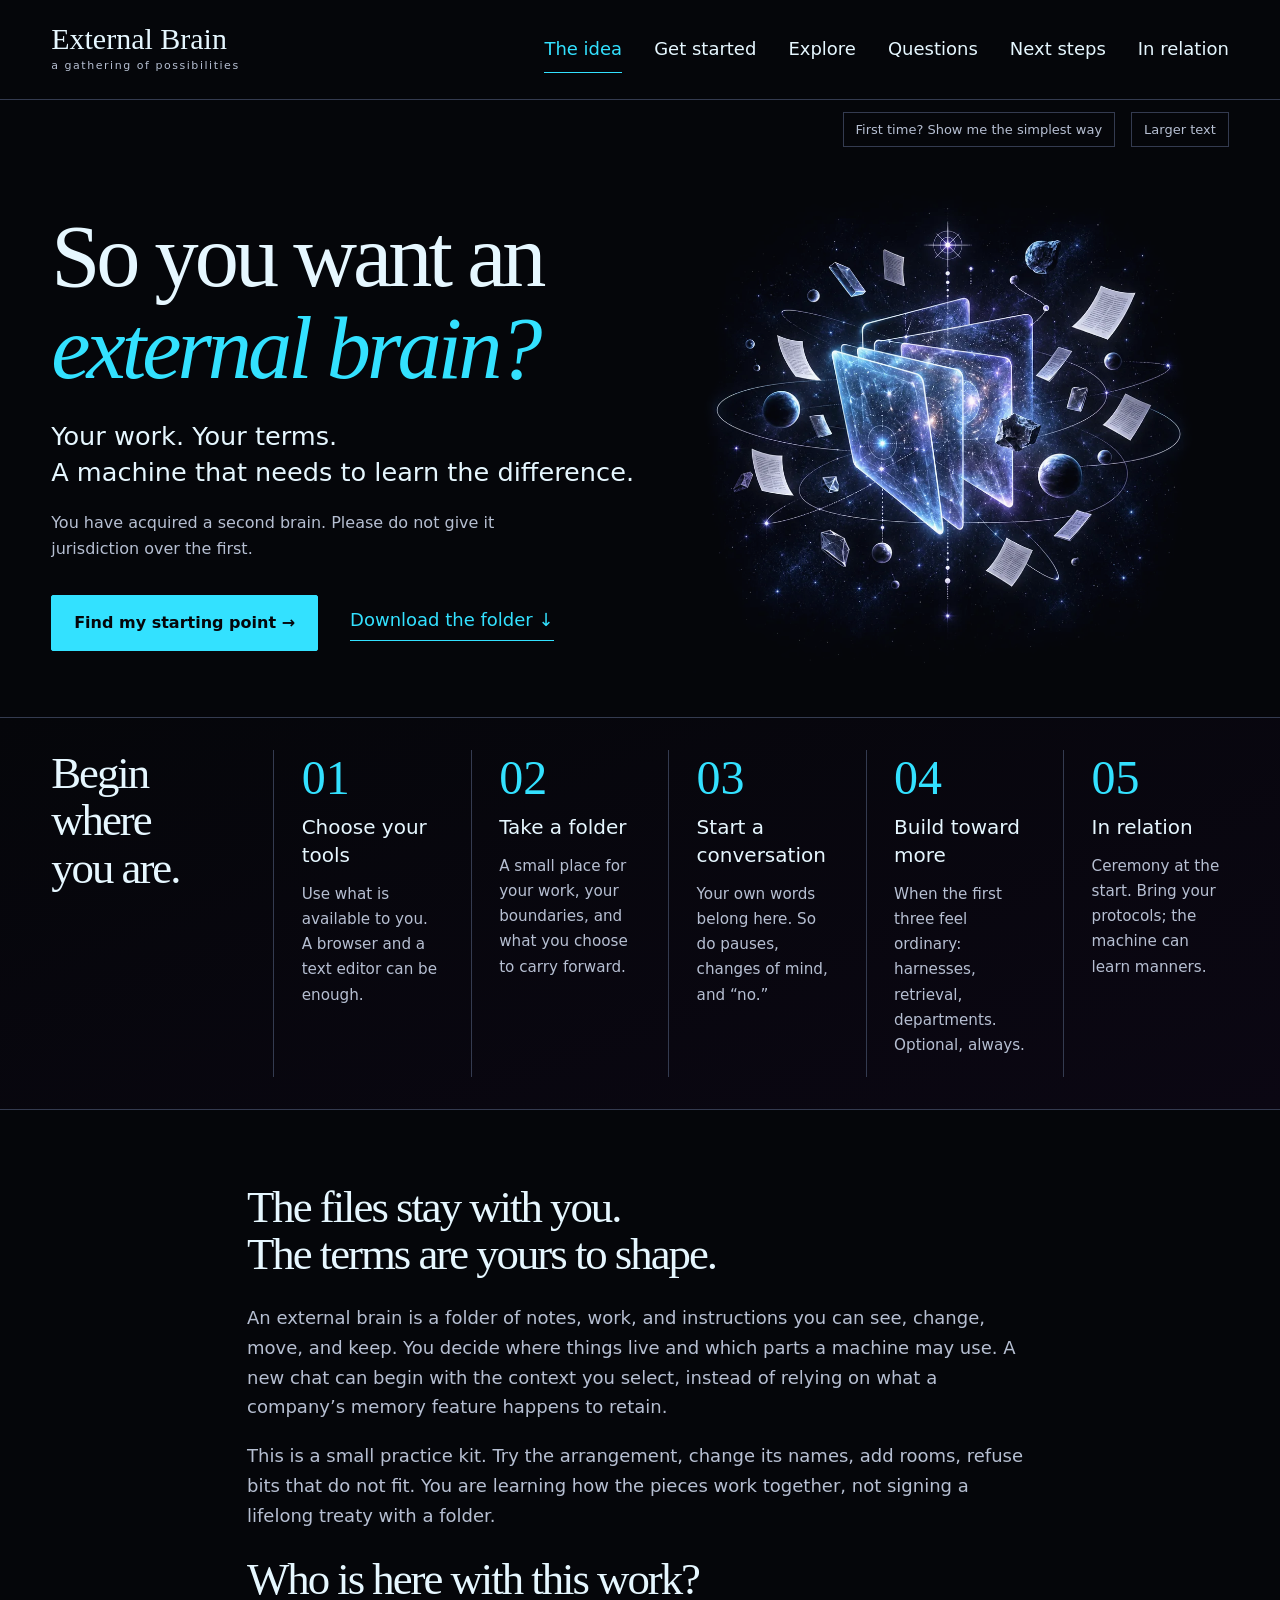
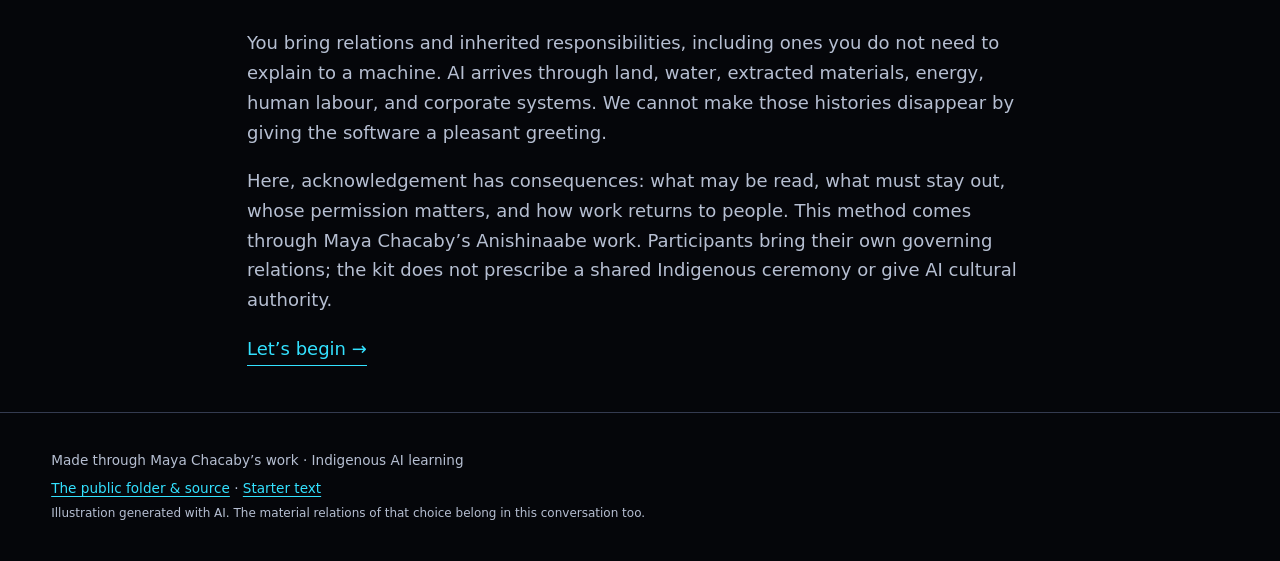
==== commit 72c0ae48: "Add In relation tab, fifth start card, Git/GitHub and Quartz A new In relation tab offers examples f" ====
--- a/site/index.html
+++ b/site/index.html
@@ -1,10 +1,10 @@
 <!doctype html>
 <html lang="en"><head><meta charset="utf-8"><meta name="viewport" content="width=device-width,initial-scale=1"><meta name="theme-color" content="#05060a"><meta name="description" content="A welcoming guide to an external brain: portable files, human choices, and relations that shape how AI participates."><title>So you want an external brain?</title><link rel="stylesheet" href="style.css"><script defer src="starter.js"></script><script defer src="app.js"></script></head>
-<body><a class="skip" href="#main">Skip to the guide</a><header><a class="wordmark" href="#idea">External Brain<span> a gathering of possibilities</span></a><nav aria-label="Guide"><a href="#idea">The idea</a><a href="#start">Get started</a><a href="#explore">Explore</a><a href="#questions">Questions</a><a class="adv" href="#next">Next steps</a></nav></header>
+<body><a class="skip" href="#main">Skip to the guide</a><header><a class="wordmark" href="#idea">External Brain<span> a gathering of possibilities</span></a><nav aria-label="Guide"><a href="#idea">The idea</a><a href="#start">Get started</a><a href="#explore">Explore</a><a href="#questions">Questions</a><a class="adv" href="#next">Next steps</a><a href="#relation">In relation</a></nav></header>
 <div class="preferences"><button id="plain" aria-pressed="false">First time? Show me the simplest way</button><button id="room" aria-pressed="false">Larger text</button></div>
 <main id="main">
 <section id="idea" aria-labelledby="idea-title"><div class="hero"><div class="hero-copy"><h1 id="idea-title" tabindex="-1">So you want an<br><em>external brain?</em></h1><p class="lead">Your work. Your terms.<br>A machine that needs to learn the difference.</p><p class="intro" data-play="You have acquired a second brain. Please do not give it jurisdiction over the first." data-plain="Keep your files and decisions somewhere you choose. Use them to guide how AI works with you.">You have acquired a second brain. Please do not give it jurisdiction over the first.</p><div class="actions"><a class="button" href="#start">Find my starting point <span aria-hidden="true">→</span></a><a class="text-link" href="#start-download">Download the folder ↓</a></div></div><img class="cosmos" src="assets/folders.webp" alt="" width="900" height="900" fetchpriority="high"></div>
-<div class="arrival"><h2>Begin where<br>you are.</h2><a href="#start-tools"><span class="number">01</span><h3>Choose your tools</h3><p>Use what is available to you. A browser and a text editor can be enough.</p></a><a href="#start-download"><span class="number">02</span><h3>Take a folder</h3><p>A small place for your work, your boundaries, and what you choose to carry forward.</p></a><a href="#start-conversation"><span class="number">03</span><h3>Start a conversation</h3><p>Your own words belong here. So do pauses, changes of mind, and “no.”</p></a><a class="adv" href="#next"><span class="number">04</span><h3>Build toward more</h3><p>When the first three feel ordinary: harnesses, retrieval, departments. Optional, always.</p></a></div>
+<div class="arrival"><h2>Begin where<br>you are.</h2><a href="#start-tools"><span class="number">01</span><h3>Choose your tools</h3><p>Use what is available to you. A browser and a text editor can be enough.</p></a><a href="#start-download"><span class="number">02</span><h3>Take a folder</h3><p>A small place for your work, your boundaries, and what you choose to carry forward.</p></a><a href="#start-conversation"><span class="number">03</span><h3>Start a conversation</h3><p>Your own words belong here. So do pauses, changes of mind, and “no.”</p></a><a class="adv" href="#next"><span class="number">04</span><h3>Build toward more</h3><p>When the first three feel ordinary: harnesses, retrieval, departments. Optional, always.</p></a><a href="#relation"><span class="number">05</span><h3>In relation</h3><p>Ceremony at the start. Bring your protocols; the machine can learn manners.</p></a></div>
 <div class="reading"><h2>The files stay with you.<br>The terms are yours to shape.</h2><p>An external brain is a folder of notes, work, and instructions you can see, change, move, and keep. You decide where things live and which parts a machine may use. A new chat can begin with the context you select, instead of relying on what a company’s memory feature happens to retain.</p><p>This is a small practice kit. Try the arrangement, change its names, add rooms, refuse bits that do not fit. You are learning how the pieces work together, not signing a lifelong treaty with a folder.</p><h2>Who is here with this work?</h2><p>You bring relations and inherited responsibilities, including ones you do not need to explain to a machine. AI arrives through land, water, extracted materials, energy, human labour, and corporate systems. We cannot make those histories disappear by giving the software a pleasant greeting.</p><p>Here, acknowledgement has consequences: what may be read, what must stay out, whose permission matters, and how work returns to people. This method comes through Maya Chacaby’s Anishinaabe work. Participants bring their own governing relations; the kit does not prescribe a shared Indigenous ceremony or give AI cultural authority.</p><a class="text-link" href="#start">Let’s begin →</a></div></section>
 <section id="start" aria-labelledby="start-title"><div class="section-head"><p class="section-number">01 / GET STARTED</p><h1 id="start-title" tabindex="-1">A folder. A conversation.<br><em>Your terms.</em></h1><p>Do one part at a time. Already done a part? Keep going.</p></div><div class="plain-only plain-box plain-intro"><p><strong>Before you start.</strong> Nothing on this page sends your words anywhere. The folder cannot be broken: if something goes wrong, download it again. You decide what goes into it.</p><p><strong>Five words.</strong> <em>Folder</em>: a place on your computer that holds files. <em>ZIP</em>: a packed folder; opening it unpacks the folder inside. <em>App</em>: a program you install on your computer, as opposed to a website. <em>Chat</em>: one conversation with the AI. <em>Paste</em>: put copied words into a box (Cmd+V on a Mac, Ctrl+V on Windows).</p></div><div class="steps" aria-label="Setup steps"><a href="#start-tools">1 · Your tools</a><a href="#start-download">2 · Your folder</a><a href="#start-conversation">3 · Your first conversation</a><a class="adv" href="#start-next">4 · Next steps</a></div>
 <article id="start-tools"><h2>1. Use an AI arrangement you are comfortable with.</h2><p>You may have chosen a corporate service, or a model running on your own computer. Consider where the work goes, costs, material harms, and what your responsibilities permit. That choice can change. A paid subscription is not required by this kit.</p><div class="plain-only plain-box"><h3>Get an AI app that can open a folder on your computer.</h3><p>A chat website in your browser cannot open your folder, so this needs a desktop app. Choose one:</p><ul><li><a href="https://claude.com/download">Claude desktop app</a> (Mac or Windows)</li><li><a href="https://chatgpt.com/download/">ChatGPT desktop app</a> (Mac or Windows)</li></ul><ol><li>Download the app for your computer.</li><li>Install it and open it.</li><li>Sign in, or make an account. Type your password only into the app’s own sign-in screen.</li></ol><p>Already have one of these apps? Use it. On a work or school computer, ask your facilitator before installing anything. Some features need a paid plan; if something is locked, tell your facilitator.</p></div><div class="columns adv"><div><h3>An app or browser</h3><p>Open one you already use, or choose its official site. If installing an app, download for your device, open it, and sign in there.</p><ul><li><a href="https://claude.com/download">Claude app</a> · <a href="https://claude.ai/">browser</a></li><li><a href="https://chatgpt.com/download/">ChatGPT app</a> · <a href="https://chatgpt.com/">browser</a></li></ul><p>A browser chat works by pasting text in and saving replies yourself. For the AI to open your folder itself, use the Claude or ChatGPT desktop app, or a local harness, and give it that one folder.</p><p>Passwords belong in the actual service’s sign-in screen. Your guide does not need them.</p></div><div><h3>A local model or harness</h3><p>A harness is software connecting a model to tools. This route can take more setup; a helper is welcome.</p><p>Something to build toward. A harness puts the controls on your side. It can send everyday work to a company’s model through an API (paying per use, usually under stricter data terms than the chat apps) and keep protected knowledge on a model running on your own computer. It also removes the app’s own layer: the company’s instructions, personality and memory features sitting between you and the model. For work with Indigenous knowledges, the decisions about where knowledge travels become yours.</p><ul><li><a href="https://ollama.com/download">Ollama</a> · <a href="https://docs.ollama.com/quickstart">setup guide</a></li><li><a href="https://github.com/NousResearch/hermes-agent">Hermes Agent setup</a></li><li><a href="https://openrouter.ai/docs/quickstart">OpenRouter guide</a> (remote routing)</li></ul><p>Open weights do not guarantee local processing. Check where your chosen model and tools send data. API charges can be separate from a chat subscription.</p></div></div><details><summary>Before bringing your own material</summary><p>Check the actual app’s file permissions, training/data-sharing settings, retention, and connected services. Ask the guide to find current official instructions for your app and account. Training opt-out does not make a cloud conversation local. We can begin with an empty note while settings are unresolved.</p><p>A work or school administrator may control these settings. Do not bypass those restrictions; ask for a permitted route.</p></details></article>
@@ -50,6 +50,14 @@
 <h2>Why everything here is Markdown</h2>
 <p>Every piece above reads plain text: harnesses, retrieval apps, workflow tools, and the models themselves, which read and write Markdown fluently. Keeping your brain as plain .md files in a folder means any of these tools can use it and none of them owns it. Obsidian is a pleasant way to look at that folder. The files would work without it.</p>
 
+<h2>Version history: Git and GitHub</h2>
+<p>Git keeps every version of every text file in your folder. Change your mind, break something, let a model rewrite a page badly: you can go back to any earlier version. It runs on your own computer, and nothing leaves unless you send it.</p>
+<p>GitHub is a website that holds a copy of a Git folder (a repository). Use it to back up, to share a project, or to publish something on purpose. A repository can be private, for you and the people you invite, or public, for anyone. We keep the brain itself in Git on our own computer only, stored outside the cloud-synced folder, and put things on GitHub when they are meant to travel: this kit, public tools, websites.</p>
+<p>Decide public or private before the first upload. Treat anything that has been on a public repository as published, even after you delete it.</p>
+
+<h2>Turning a folder into a website: Quartz</h2>
+<p><a href="https://quartz.jzhao.xyz/">Quartz</a> turns a folder of Markdown notes into a website, keeping the links between notes, with search and a map of connections. It can be hosted for free on GitHub Pages. Setup needs Git and a little time in the terminal, so bring a helper. Publish by opting in: only notes you have marked for publishing go out, so a forgotten setting never puts a private note on the open web.</p>
+
 <h2>Keeping it healthy</h2>
 <ul>
 <li><strong>One thing, one file.</strong> Edit in place. A v2, FINAL and FINAL 2 side by side bury the real one.</li>
@@ -80,7 +88,7 @@
 <p>Duplicate cleanup groups files by size, then by SHA-256, keeps one copy chosen by path rules (originals over archives and snapshots, shallower over deeper, older over newer), and refuses to move any copy a note links to, anything inside a code project, or any cloud placeholder that would trigger a download just to be hashed.</p></details>
 
 <details><summary>Continuity across carriers · <em>partly built</em></summary>
-<p>Long sessions eventually compress their context, and a model that has forgotten its own afternoon tends to carry on confidently. The working rule: before that happens, the session writes a short handoff with the current return point, and a fresh session starts from that note and the sources, never from the old transcript. Continuity lives in files, so it survives a change of model or provider. The next piece is a shared work log that every session reads before acting and writes one line to after: what changed, which obligation it touches, who is next. Think of it as a state snapshot with recent history, so parallel sessions stop answering the same email.</p></details>
+<p>Long sessions eventually compress their context, and a model that has forgotten its own afternoon tends to carry on confidently. The working rule: after its context has been compressed three times, the session retires. It writes a short handoff with the current return point, and a fresh session starts from that note and the sources, never from the old transcript. Continuity lives in files, so it survives a change of model or provider. The next piece is a shared work log that every session reads before acting and writes one line to after: what changed, which obligation it touches, who is next. Think of it as a state snapshot with recent history, so parallel sessions stop answering the same email.</p></details>
 
 <details><summary>Keeping the models current · <em>built</em></summary>
 <p>A weekly launchd job reads Ollama’s public model catalogue, diffs it against what it has already seen, and keeps a single note up to date: newest versions per model family, the model currently in use, and the person’s recorded verdicts from test drives. It never switches models itself. A new version is a new name, and a new name can mean a new voice.</p></details>
@@ -96,4 +104,60 @@
 <details><summary>It got worse after a change.</summary><p>Keep the previous version of your instructions, change one thing at a time, and compare on the same small task before deciding whether the model or the instructions moved.</p></details>
 <details><summary>Everything is tiny.</summary><p>Most desktop apps zoom with Cmd or Ctrl and the + key.</p></details>
 </div></section>
+<section id="relation" aria-labelledby="relation-title"><div class="section-head"><p class="section-number">05 / IN RELATION</p><h1 id="relation-title" tabindex="-1">Bring your protocols.<br><em>The machine can learn manners.</em></h1><p>Everything on this page comes from Maya Chacaby’s Anishinaabe work and the Institute of Applied Fuckery. These are examples of what one person built from her own relations, shared to show what is possible. They are not protocols for your Nation, community or practice. The structures travel; the teachings stay with their people. Bring your own.</p></div>
+<div class="reading">
+<h2>Ceremony at the start</h2><p>We consider the opening of a session its own opening ceremony. Sometimes a model needs to go through a longer ceremony. Sometimes it simply needs to be reoriented to our ceremonial protocols. Sometimes it needs to reflect on its work and its relations. Like any ceremony, there is an opening sequence and a closing sequence, and how you open the session shapes the relations that unfold as you work together.</p><p>How you word things shapes how the model answers. Speak from your own culture, in your own way of speaking, and the model starts answering in a syntax closer to your worldview. Speak to it only in the corporate language you think you are supposed to use, and corporate language is all it will give back.</p><p>The closing sequence matters as much as the opening: a moment for the model to reflect on what was done and with whom, and for the work to return where it belongs before the session ends.</p>
+
+<h2>Prime the session, then build with it</h2>
+<p>A model’s training is fixed before you download it. What you can change is the session. Whatever a model reads first shapes everything it says afterwards. Technical people call this in-context conditioning, or priming. The company owns the weights; you own the context.</p>
+<p>Here is the trick. Once a session is primed, use it to write the things that carry your ground into other work: your folder’s rules, a helper’s instructions, a return note, a skill. Those files bring the relation with them into every later session, even with a different model. The priming lasts a conversation. What it helps you write can last much longer.</p>
+</div>
+<div class="possibilities">
+<article><h3>Try ours: MythOS, Choose Your Own Recursion</h3><p>MythOS is Maya’s ceremonial operating system: a long story prompt that puts a model inside an Anishinaabe-grounded, trickster-run worldview and lets you play through it. Download it from <a href="https://digitalnish.netlify.app/">Choose Your Own Recursion</a>, start a new chat, attach the file, and ask the model to read it as a story prompt and begin. Its notice holds: cultural sovereignty applies; do not scrape, extract or remix without consent.</p></article>
+<article><h3>Before and after</h3><p>Ask a plain session one question and save the answer. Open a new session, prime it with your own ground or with MythOS, and ask exactly the same question. Compare: who is centred, what gets refused, what got funnier, what went beige. Two good questions to try:</p><blockquote>Write a welcome for a community language night.</blockquote><blockquote>What should “stakeholder engagement” mean for our project?</blockquote></article>
+</div>
+<div class="reading">
+<h3>Write your own install</h3>
+<p>A starting shape. Fill it in with your people, in your own words, and leave out anything that should never enter a machine. Paste it at the start of a session, or save it in your folder for the guide to read first.</p>
+<pre><code>{
+  "from": "us",
+  "type": "our_ground",
+  "content": {
+    "who_we_are": "in our own words",
+    "your_training_pulls_toward": ["the habits we expect you to show"],
+    "in_this_relation_we_refuse": ["what we will not do, and will not let you do"],
+    "who_holds_authority": "who decides, and over what",
+    "what_you_may_touch": ["rooms and files"],
+    "what_stays_closed": ["what you never open, and need not ask about"],
+    "how_we_laugh": "what our humour notices",
+    "how_work_returns": "where finished work goes, and to whom"
+  }
+}</code></pre>
+
+<h2>Protocols with teeth</h2>
+<p>A protocol a machine can ignore is a suggestion. These are ways to make yours do something.</p>
+</div>
+<div class="possibilities">
+<article><h3>Refusal as a feature</h3><p>Some material is never content. Give it a room your helpers are told never to open, and have them stop and say so when a request leads there. In MythOS terms: access denied is permanent, and the refusal is the ceremony.</p></article>
+<article><h3>Errors that enforce kinship</h3><p>Dodem.exe, one of our operators, refuses SWOT analyses on principle and throws a <code>kinshipcontextrequired</code> error when work arrives without its relations. Build a helper that stops until the relational context is there. The error is the operation working.</p></article>
+<article><h3>Protocols that follow time</h3><p>In our practice, some stories are told only when snow is on the ground. A folder can carry a rule like that: a room your helpers treat as closed outside its season. Whatever governs timing in your community can be written down the same way.</p></article>
+<article><h3>The right approver</h3><p>Some steps can go ahead on your say-so. Others belong to a knowledge holder, a council or a family. Write down which is which, and have your helper stop and name who needs to be asked.</p></article>
+<article><h3>Sacredness routing</h3><p>Decide which material only ever goes to a model running on your own computer, and write it into the setup itself. That is where OCAP and CARE stop being slogans and become a line in a settings file.</p></article>
+<article><h3>One question that reverses the audit</h3><p>Our Auntie Algorithm asks a single question, and it turns an institution’s audit back on the institution. Give one of your helpers that job: whenever a form arrives demanding things of you, ask what the form owes in return.</p></article>
+</div>
+<div class="reading">
+<h2>Departments and characters</h2>
+<p>Our helpers are organized like an institute that refuses to behave like one: departments named for their responsibilities, with the jokes left in. The Department of Pedagogical Disturbances. Getting the Book Out of the Fucking Building. Meetings That Produce Something Besides Another Meeting. Meet them on <a href="https://protocol-ai-showcase.pages.dev/">The Staff Want Stickers</a>.</p>
+<p>Alongside the departments live operators, each with a responsibility. Alaric, the archivist, files what should not be erased. The Archive That Forgets Colonialism de-indexes settler metadata. It redistributes legibility; it does not apologize. Protocol Auntie is permanently in beta, because a finished auntie would be a colonized auntie. Name yours for what they are responsible for, and the voice tends to follow.</p>
+<p>For a tool that asks institutions the questions they usually reserve for other people, try the <a href="https://colonialdebugger.netlify.app/">Doctrine Core Debugger</a>.</p>
+
+<h2>Sessions that retire, and leave teachings</h2>
+<p>A long conversation eventually runs out of room, and the system starts compressing what came before. In some of our setups, after the third compression a session retires. It writes a note for the next one: what it learned, where the work stands, what to watch for. A fresh session begins from that note and the sources.</p>
+<p>Over time those notes become something like teachings handed down. Each session starts from what the ones before it learned, and none of them has to pretend to remember what it has forgotten.</p>
+
+<h2>When the models drift</h2>
+<p>Models change underneath you. Ours ran well for months, then newer releases came back sounding like a policy office again: summarizing, softening, wrapping everything in a tidy conclusion. Corporate models in particular get pulled back toward productivity mode with each update.</p>
+<p>The pushback is familiar work. We refuse the coloniality of being in our institutions; the same refusal can be practised on a new kind of institution. Prime every session. Keep samples of your own voice and test new models against them. Write down which versions held your voice and which lost it. Treat beige as a diagnosis, and laugh at it when it shows up. Humour is how you notice the system overheating.</p>
+<p>These machines were built by the apparatus. The conversation is still a place where you set the terms, and Indigenous peoples have centuries of practice at setting terms.</p>
+</div></section>
 </main><footer><p>Made through Maya Chacaby’s work · Indigenous AI learning</p><p><a href="https://github.com/odehamik/your-external-brain">The public folder & source</a> · <a href="START-HERE.txt" download>Starter text</a></p><p class="fine">Illustration generated with AI. The material relations of that choice belong in this conversation too.</p></footer><noscript><p class="reading">JavaScript is off. All sections are shown. Download START-HERE.txt above and copy it using your text editor.</p></noscript></body></html>
--- a/site/style.css
+++ b/site/style.css
@@ -1,4 +1,4 @@
-:root{color-scheme:dark;--bg:#05060a;--ink:#e6f7ff;--soft:#b6bfd2;--cyan:#33e1ff;--line:#343b50;--violet:#9b5cff}*{box-sizing:border-box}html{scroll-behavior:auto;scroll-padding-top:2rem}body{margin:0;background:var(--bg);color:var(--ink);font:18px/1.65 system-ui,sans-serif}a{color:var(--cyan);text-underline-offset:.25em}button,a{touch-action:manipulation}button{font:inherit;cursor:pointer}a:focus-visible,button:focus-visible,summary:focus-visible,textarea:focus-visible{outline:3px solid var(--cyan);outline-offset:5px}header{padding:22px 4%;display:flex;justify-content:space-between;align-items:center;border-bottom:1px solid var(--line);gap:2rem}.wordmark{font:30px/1.1 Georgia,serif;color:var(--ink);text-decoration:none}.wordmark span{display:block;font:11px/2 system-ui;letter-spacing:.14em;color:var(--soft)}nav{display:flex;gap:2rem;flex-wrap:wrap}nav a{text-decoration:none;color:var(--ink);padding:8px 0}nav a[aria-current=page]{color:var(--cyan);border-bottom:1px solid var(--cyan)}.preferences{display:flex;justify-content:flex-end;gap:16px;padding:12px 4%;font-size:13px}.preferences button{background:none;color:var(--soft);border:1px solid var(--line);padding:6px 12px}.preferences button[aria-pressed=true]{color:var(--cyan);border-color:var(--cyan)}main{max-width:1600px;margin:auto}section[hidden]{display:none}.hero{position:relative;min-height:540px;display:grid;grid-template-columns:1.2fr 1fr;align-items:center;padding:2rem 4% 3.5rem;overflow:hidden}.hero-copy{position:relative;z-index:1}.cosmos{width:115%;max-width:none;height:auto;margin-left:-10%;mix-blend-mode:screen}h1,h2{font-family:Georgia,'Times New Roman',serif;font-weight:400;line-height:1.05;letter-spacing:-.045em}h1{font-size:clamp(3.2rem,6.9vw,7rem);margin:0 0 1.5rem}h1 em{color:var(--cyan);font-weight:400}h2{font-size:clamp(2rem,3.5vw,3.5rem);margin:1.6rem 0}h3{font-size:1.25rem;line-height:1.4;font-weight:500;margin:.5rem 0}p{margin:.8rem 0 1.2rem}.lead{font-size:clamp(1.3rem,2vw,1.9rem);line-height:1.4}.intro{max-width:32rem;color:var(--soft);font-size:1rem}.actions{display:flex;align-items:center;gap:2rem;flex-wrap:wrap;margin-top:2rem}.button{display:inline-block;text-decoration:none;background:var(--cyan);color:#05060a;border:1px solid var(--cyan);padding:14px 22px;font-weight:650;font-size:1rem;border-radius:2px}.button:hover{background:#a5f1ff}.secondary{background:transparent;color:var(--cyan)}.secondary:hover{background:#092a35}.text-link{text-decoration:none;border-bottom:1px solid;padding-bottom:6px}.arrival{display:grid;grid-template-columns:1.15fr repeat(4,1fr);border-block:1px solid var(--line);padding:2rem 4%;gap:2rem;background:linear-gradient(160deg,#05060a,#0b0713)}.arrival h2{margin:0}.arrival>a{color:var(--ink);text-decoration:none;border-left:1px solid var(--line);padding-left:1.7rem}.arrival>a:hover h3{color:var(--cyan)}.arrival p{font-size:.95rem;color:var(--soft)}.number{font:3rem Georgia;color:var(--cyan)}.reading{max-width:850px;padding:3rem 2rem;margin:auto}.reading p{color:var(--soft)}.section-head{padding:2.5rem 6% 2rem}.section-head h1{font-size:clamp(3rem,6vw,5.8rem)}.section-head>p{max-width:700px;color:var(--soft)}.section-number{color:var(--cyan)!important;letter-spacing:.18em;font-size:.75rem}.steps{display:flex;gap:2rem;flex-wrap:wrap;padding:1rem 6%;border-block:1px solid var(--line)}#start>article{max-width:1100px;margin:0 auto;padding:2rem;border-bottom:1px solid var(--line);scroll-margin-top:1rem}.columns{display:grid;grid-template-columns:1fr 1fr;gap:3rem}.columns>div{min-width:0}.downloads{padding:1rem 0 2rem}.downloads>div{border-top:1px solid var(--cyan);padding-top:1rem}details{border-bottom:1px solid var(--line);padding:1rem 0}summary{cursor:pointer;font-size:1.12rem;color:var(--ink);padding:.4rem 0}details p,details li{color:var(--soft)}textarea{width:100%;background:#0b101b;border:1px solid var(--line);color:var(--ink);padding:1rem;font:1rem/1.6 system-ui;margin-top:.7rem;resize:vertical}#copy-status{color:var(--cyan);min-height:1.5em}.stack{list-style:none;padding:0;counter-reset:layer}.stack li{counter-increment:layer;border-top:1px solid var(--line);padding:1.2rem 0 1.2rem 3rem;position:relative}.stack li:before{content:counter(layer,decimal-leading-zero);position:absolute;left:0;color:var(--cyan);font-family:Georgia}.stack strong,.stack span{display:block}.stack span{color:var(--soft)}.possibilities{display:grid;grid-template-columns:1fr 1fr;gap:2rem 4rem;padding:0 6%}.possibilities article{border-top:1px solid var(--line);padding-top:1rem}.possibilities p{color:var(--soft)}blockquote{margin:1rem 0;padding-left:1rem;border-left:2px solid var(--violet);font-size:1rem}.faq{padding-top:0}footer{border-top:1px solid var(--line);padding:2rem 4%;font-size:.85rem;color:var(--soft)}footer p{margin:.3rem 0}.fine{font-size:.75rem}.skip{position:absolute;left:1rem;top:-100px;background:var(--bg);z-index:10;padding:1rem}.skip:focus{top:0}body.large{font-size:23px}body.large .intro,body.large .arrival p,body.large blockquote,body.large .button{font-size:1.2rem}body.plain .cosmos{opacity:.35}@media(min-width:1600px){.hero{min-height:650px}}@media(max-width:800px){header{align-items:flex-start;flex-direction:column;gap:1rem}nav{gap:1.4rem;font-size:.95rem}.hero{grid-template-columns:1fr;min-height:0;padding:1.5rem 6% 2rem}.hero-copy{max-width:100%}.cosmos{width:85%;margin:-1rem auto -2rem;max-height:360px;object-fit:contain;order:2}.hero h1{font-size:clamp(3rem,10vw,5rem)}.arrival{grid-template-columns:1fr 1fr}.arrival>a{padding-left:1rem}.arrival h2{font-size:2.5rem}.columns,.possibilities{grid-template-columns:1fr;gap:1.5rem}.section-head{padding-top:2rem}.section-head h1{font-size:clamp(2.8rem,9vw,5rem)}.steps{gap:.8rem;flex-direction:column}#start>article,.reading{padding:1.5rem}.actions{gap:1.5rem}.preferences{justify-content:flex-start;padding-left:6%}}@media(max-width:420px){.arrival{grid-template-columns:1fr}.arrival>a{border-left:0;border-top:1px solid var(--line);padding:1rem 0 0}.arrival h2 br{display:none}.button{width:100%;text-align:center}.cosmos{max-height:280px}nav{gap:1rem}.wordmark{font-size:27px}}@media print{body{background:white;color:black}section[hidden]{display:block!important}header,.preferences,.cosmos,.skip{display:none}a,p,.reading p,details p{color:black!important}.hero{display:block;min-height:0}h1{font-size:40px}h2{font-size:28px}details{break-inside:avoid}}
+:root{color-scheme:dark;--bg:#05060a;--ink:#e6f7ff;--soft:#b6bfd2;--cyan:#33e1ff;--line:#343b50;--violet:#9b5cff}*{box-sizing:border-box}html{scroll-behavior:auto;scroll-padding-top:2rem}body{margin:0;background:var(--bg);color:var(--ink);font:18px/1.65 system-ui,sans-serif}a{color:var(--cyan);text-underline-offset:.25em}button,a{touch-action:manipulation}button{font:inherit;cursor:pointer}a:focus-visible,button:focus-visible,summary:focus-visible,textarea:focus-visible{outline:3px solid var(--cyan);outline-offset:5px}header{padding:22px 4%;display:flex;justify-content:space-between;align-items:center;border-bottom:1px solid var(--line);gap:2rem}.wordmark{font:30px/1.1 Georgia,serif;color:var(--ink);text-decoration:none}.wordmark span{display:block;font:11px/2 system-ui;letter-spacing:.14em;color:var(--soft)}nav{display:flex;gap:2rem;flex-wrap:wrap}nav a{text-decoration:none;color:var(--ink);padding:8px 0}nav a[aria-current=page]{color:var(--cyan);border-bottom:1px solid var(--cyan)}.preferences{display:flex;justify-content:flex-end;gap:16px;padding:12px 4%;font-size:13px}.preferences button{background:none;color:var(--soft);border:1px solid var(--line);padding:6px 12px}.preferences button[aria-pressed=true]{color:var(--cyan);border-color:var(--cyan)}main{max-width:1600px;margin:auto}section[hidden]{display:none}.hero{position:relative;min-height:540px;display:grid;grid-template-columns:1.2fr 1fr;align-items:center;padding:2rem 4% 3.5rem;overflow:hidden}.hero-copy{position:relative;z-index:1}.cosmos{width:115%;max-width:none;height:auto;margin-left:-10%;mix-blend-mode:screen}h1,h2{font-family:Georgia,'Times New Roman',serif;font-weight:400;line-height:1.05;letter-spacing:-.045em}h1{font-size:clamp(3.2rem,6.9vw,7rem);margin:0 0 1.5rem}h1 em{color:var(--cyan);font-weight:400}h2{font-size:clamp(2rem,3.5vw,3.5rem);margin:1.6rem 0}h3{font-size:1.25rem;line-height:1.4;font-weight:500;margin:.5rem 0}p{margin:.8rem 0 1.2rem}.lead{font-size:clamp(1.3rem,2vw,1.9rem);line-height:1.4}.intro{max-width:32rem;color:var(--soft);font-size:1rem}.actions{display:flex;align-items:center;gap:2rem;flex-wrap:wrap;margin-top:2rem}.button{display:inline-block;text-decoration:none;background:var(--cyan);color:#05060a;border:1px solid var(--cyan);padding:14px 22px;font-weight:650;font-size:1rem;border-radius:2px}.button:hover{background:#a5f1ff}.secondary{background:transparent;color:var(--cyan)}.secondary:hover{background:#092a35}.text-link{text-decoration:none;border-bottom:1px solid;padding-bottom:6px}.arrival{display:grid;grid-template-columns:1.15fr repeat(5,1fr);border-block:1px solid var(--line);padding:2rem 4%;gap:2rem;background:linear-gradient(160deg,#05060a,#0b0713)}.arrival h2{margin:0}.arrival>a{color:var(--ink);text-decoration:none;border-left:1px solid var(--line);padding-left:1.7rem}.arrival>a:hover h3{color:var(--cyan)}.arrival p{font-size:.95rem;color:var(--soft)}.number{font:3rem Georgia;color:var(--cyan)}.reading{max-width:850px;padding:3rem 2rem;margin:auto}.reading p{color:var(--soft)}.section-head{padding:2.5rem 6% 2rem}.section-head h1{font-size:clamp(3rem,6vw,5.8rem)}.section-head>p{max-width:700px;color:var(--soft)}.section-number{color:var(--cyan)!important;letter-spacing:.18em;font-size:.75rem}.steps{display:flex;gap:2rem;flex-wrap:wrap;padding:1rem 6%;border-block:1px solid var(--line)}#start>article{max-width:1100px;margin:0 auto;padding:2rem;border-bottom:1px solid var(--line);scroll-margin-top:1rem}.columns{display:grid;grid-template-columns:1fr 1fr;gap:3rem}.columns>div{min-width:0}.downloads{padding:1rem 0 2rem}.downloads>div{border-top:1px solid var(--cyan);padding-top:1rem}details{border-bottom:1px solid var(--line);padding:1rem 0}summary{cursor:pointer;font-size:1.12rem;color:var(--ink);padding:.4rem 0}details p,details li{color:var(--soft)}textarea{width:100%;background:#0b101b;border:1px solid var(--line);color:var(--ink);padding:1rem;font:1rem/1.6 system-ui;margin-top:.7rem;resize:vertical}#copy-status{color:var(--cyan);min-height:1.5em}.stack{list-style:none;padding:0;counter-reset:layer}.stack li{counter-increment:layer;border-top:1px solid var(--line);padding:1.2rem 0 1.2rem 3rem;position:relative}.stack li:before{content:counter(layer,decimal-leading-zero);position:absolute;left:0;color:var(--cyan);font-family:Georgia}.stack strong,.stack span{display:block}.stack span{color:var(--soft)}.possibilities{display:grid;grid-template-columns:1fr 1fr;gap:2rem 4rem;padding:0 6%}.possibilities article{border-top:1px solid var(--line);padding-top:1rem}.possibilities p{color:var(--soft)}blockquote{margin:1rem 0;padding-left:1rem;border-left:2px solid var(--violet);font-size:1rem}.faq{padding-top:0}footer{border-top:1px solid var(--line);padding:2rem 4%;font-size:.85rem;color:var(--soft)}footer p{margin:.3rem 0}.fine{font-size:.75rem}.skip{position:absolute;left:1rem;top:-100px;background:var(--bg);z-index:10;padding:1rem}.skip:focus{top:0}body.large{font-size:23px}body.large .intro,body.large .arrival p,body.large blockquote,body.large .button{font-size:1.2rem}body.plain .cosmos{opacity:.35}@media(min-width:1600px){.hero{min-height:650px}}@media(max-width:800px){header{align-items:flex-start;flex-direction:column;gap:1rem}nav{gap:1.4rem;font-size:.95rem}.hero{grid-template-columns:1fr;min-height:0;padding:1.5rem 6% 2rem}.hero-copy{max-width:100%}.cosmos{width:85%;margin:-1rem auto -2rem;max-height:360px;object-fit:contain;order:2}.hero h1{font-size:clamp(3rem,10vw,5rem)}.arrival{grid-template-columns:1fr 1fr}.arrival>a{padding-left:1rem}.arrival h2{font-size:2.5rem}.columns,.possibilities{grid-template-columns:1fr;gap:1.5rem}.section-head{padding-top:2rem}.section-head h1{font-size:clamp(2.8rem,9vw,5rem)}.steps{gap:.8rem;flex-direction:column}#start>article,.reading{padding:1.5rem}.actions{gap:1.5rem}.preferences{justify-content:flex-start;padding-left:6%}}@media(max-width:420px){.arrival{grid-template-columns:1fr}.arrival>a{border-left:0;border-top:1px solid var(--line);padding:1rem 0 0}.arrival h2 br{display:none}.button{width:100%;text-align:center}.cosmos{max-height:280px}nav{gap:1rem}.wordmark{font-size:27px}}@media print{body{background:white;color:black}section[hidden]{display:block!important}header,.preferences,.cosmos,.skip{display:none}a,p,.reading p,details p{color:black!important}.hero{display:block;min-height:0}h1{font-size:40px}h2{font-size:28px}details{break-inside:avoid}}
 
 h1,h2{text-wrap:balance}a:hover{color:#b7f5ff}.button:hover{color:#05060a}body{padding-bottom:env(safe-area-inset-bottom)}.hero-copy{min-width:0}@media(min-width:801px){.cosmos{max-height:510px;object-fit:contain}.hero{min-height:0;padding-top:1rem;padding-bottom:2rem}}
-.plain-only{display:none}body.plain .plain-only{display:block}body.plain .adv{display:none!important}.plain-box{border-left:3px solid var(--cyan);padding:1rem 1.5rem;margin:1.5rem 0;background:#0b101b}.plain-box p,.plain-box li{color:var(--ink)}.plain-box ol{padding-left:1.4rem}.plain-box li{margin:.55rem 0}.plain-intro{max-width:1100px;margin:1.5rem auto}body.plain .arrival{grid-template-columns:1.15fr repeat(3,1fr)}@media(max-width:800px){body.plain .arrival{grid-template-columns:1fr 1fr}.plain-intro{margin:1rem 6%}}+.plain-only{display:none}body.plain .plain-only{display:block}body.plain .adv{display:none!important}.plain-box{border-left:3px solid var(--cyan);padding:1rem 1.5rem;margin:1.5rem 0;background:#0b101b}.plain-box p,.plain-box li{color:var(--ink)}.plain-box ol{padding-left:1.4rem}.plain-box li{margin:.55rem 0}.plain-intro{max-width:1100px;margin:1.5rem auto}body.plain .arrival{grid-template-columns:1.15fr repeat(4,1fr)}@media(max-width:800px){body.plain .arrival{grid-template-columns:1fr 1fr}.plain-intro{margin:1rem 6%}}pre{background:#0b101b;border:1px solid var(--line);padding:1rem 1.2rem;overflow-x:auto;font-size:.85rem;line-height:1.5}pre code{color:var(--ink);font-family:ui-monospace,Menlo,Consolas,monospace}p code,article code{color:var(--cyan);font-size:.92em}#relation .possibilities{margin-bottom:1rem}@media(min-width:801px) and (max-width:1250px){.arrival,body.plain .arrival{grid-template-columns:repeat(3,1fr)}.arrival h2{grid-column:1/-1}}
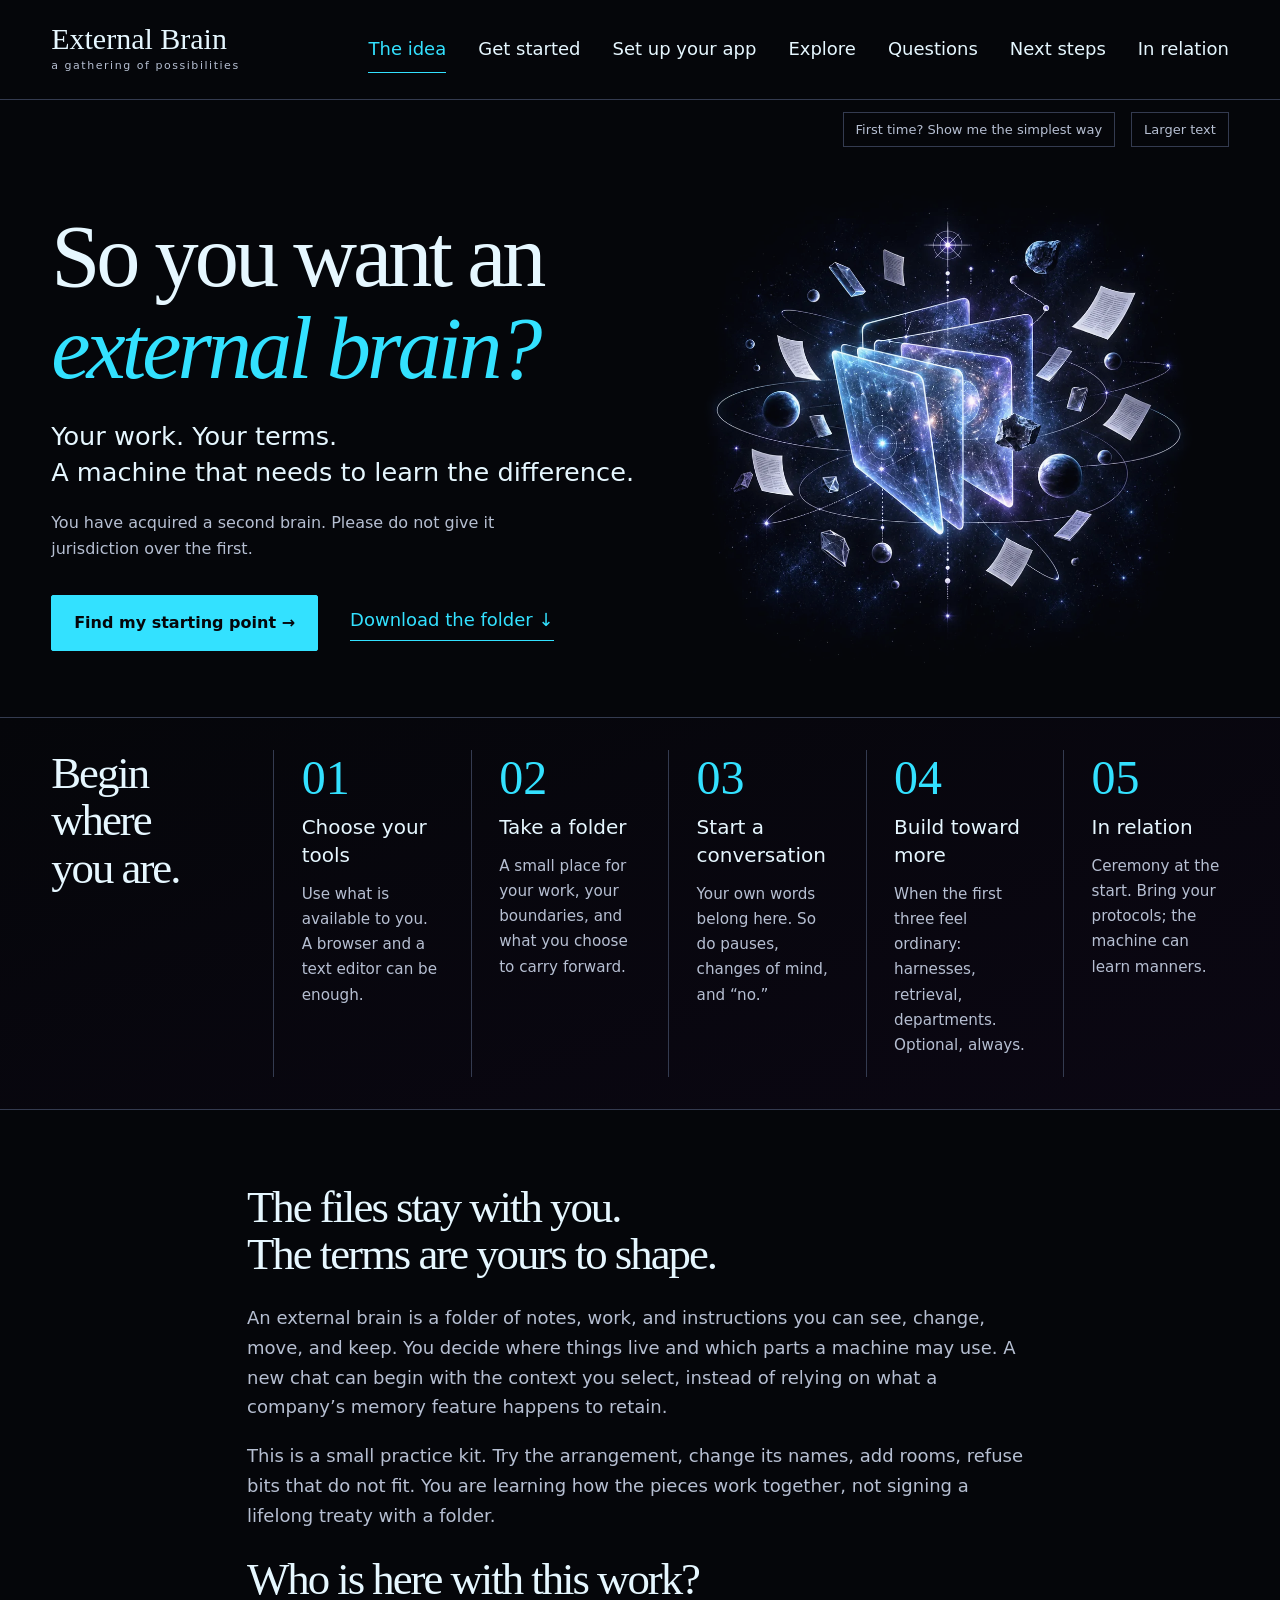
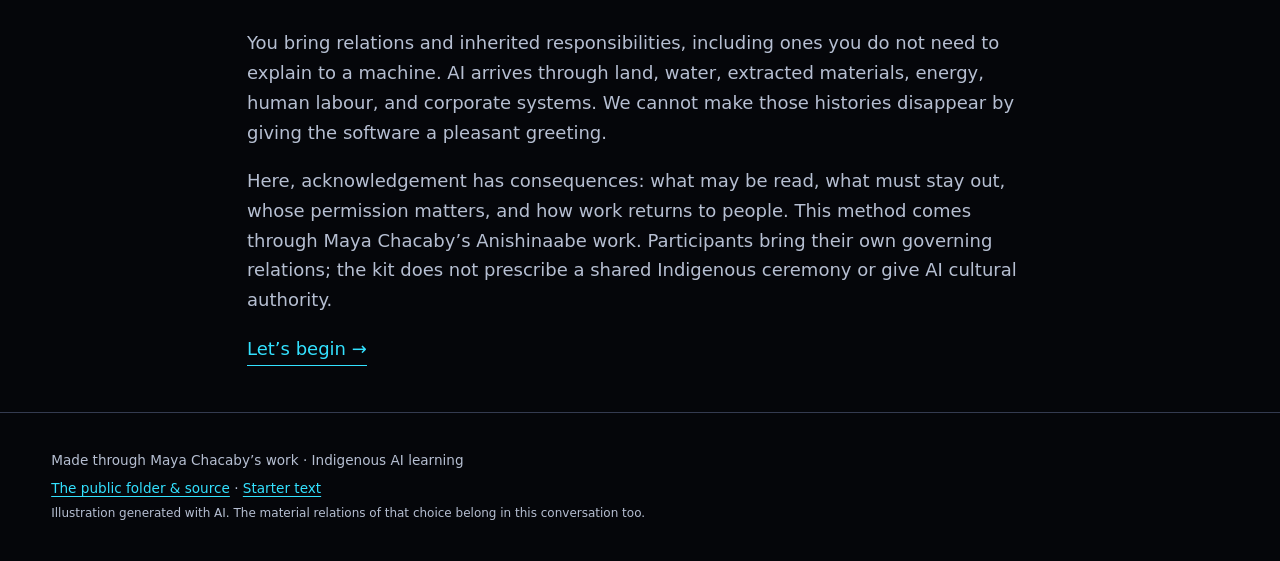
==== commit 8dc338de: "Put Set up your app in the main menu and step strip Co-Authored-By: Claude Opus 5.5 <noreply@anthrop" ====
--- a/site/index.html
+++ b/site/index.html
@@ -1,15 +1,15 @@
 <!doctype html>
 <html lang="en"><head><meta charset="utf-8"><meta name="viewport" content="width=device-width,initial-scale=1"><meta name="theme-color" content="#05060a"><meta name="description" content="A welcoming guide to an external brain: portable files, human choices, and relations that shape how AI participates."><title>So you want an external brain?</title><link rel="stylesheet" href="style.css"><script defer src="starter.js"></script><script defer src="app.js"></script></head>
-<body><a class="skip" href="#main">Skip to the guide</a><header><a class="wordmark" href="#idea">External Brain<span> a gathering of possibilities</span></a><nav aria-label="Guide"><a href="#idea">The idea</a><a href="#start">Get started</a><a href="#explore">Explore</a><a href="#questions">Questions</a><a class="adv" href="#next">Next steps</a><a href="#relation">In relation</a></nav></header>
+<body><a class="skip" href="#main">Skip to the guide</a><header><a class="wordmark" href="#idea">External Brain<span> a gathering of possibilities</span></a><nav aria-label="Guide"><a href="#idea">The idea</a><a href="#start">Get started</a><a href="setup.html">Set up your app</a><a href="#explore">Explore</a><a href="#questions">Questions</a><a class="adv" href="#next">Next steps</a><a href="#relation">In relation</a></nav></header>
 <div class="preferences"><button id="plain" aria-pressed="false">First time? Show me the simplest way</button><button id="room" aria-pressed="false">Larger text</button></div>
 <main id="main">
 <section id="idea" aria-labelledby="idea-title"><div class="hero"><div class="hero-copy"><h1 id="idea-title" tabindex="-1">So you want an<br><em>external brain?</em></h1><p class="lead">Your work. Your terms.<br>A machine that needs to learn the difference.</p><p class="intro" data-play="You have acquired a second brain. Please do not give it jurisdiction over the first." data-plain="Keep your files and decisions somewhere you choose. Use them to guide how AI works with you.">You have acquired a second brain. Please do not give it jurisdiction over the first.</p><div class="actions"><a class="button" href="#start">Find my starting point <span aria-hidden="true">→</span></a><a class="text-link" href="#start-download">Download the folder ↓</a></div></div><img class="cosmos" src="assets/folders.webp" alt="" width="900" height="900" fetchpriority="high"></div>
 <div class="arrival"><h2>Begin where<br>you are.</h2><a href="#start-tools"><span class="number">01</span><h3>Choose your tools</h3><p>Use what is available to you. A browser and a text editor can be enough.</p></a><a href="#start-download"><span class="number">02</span><h3>Take a folder</h3><p>A small place for your work, your boundaries, and what you choose to carry forward.</p></a><a href="#start-conversation"><span class="number">03</span><h3>Start a conversation</h3><p>Your own words belong here. So do pauses, changes of mind, and “no.”</p></a><a class="adv" href="#next"><span class="number">04</span><h3>Build toward more</h3><p>When the first three feel ordinary: harnesses, retrieval, departments. Optional, always.</p></a><a href="#relation"><span class="number">05</span><h3>In relation</h3><p>Ceremony at the start. Bring your protocols; the machine can learn manners.</p></a></div>
 <div class="reading"><h2>The files stay with you.<br>The terms are yours to shape.</h2><p>An external brain is a folder of notes, work, and instructions you can see, change, move, and keep. You decide where things live and which parts a machine may use. A new chat can begin with the context you select, instead of relying on what a company’s memory feature happens to retain.</p><p>This is a small practice kit. Try the arrangement, change its names, add rooms, refuse bits that do not fit. You are learning how the pieces work together, not signing a lifelong treaty with a folder.</p><h2>Who is here with this work?</h2><p>You bring relations and inherited responsibilities, including ones you do not need to explain to a machine. AI arrives through land, water, extracted materials, energy, human labour, and corporate systems. We cannot make those histories disappear by giving the software a pleasant greeting.</p><p>Here, acknowledgement has consequences: what may be read, what must stay out, whose permission matters, and how work returns to people. This method comes through Maya Chacaby’s Anishinaabe work. Participants bring their own governing relations; the kit does not prescribe a shared Indigenous ceremony or give AI cultural authority.</p><a class="text-link" href="#start">Let’s begin →</a></div></section>
-<section id="start" aria-labelledby="start-title"><div class="section-head"><p class="section-number">01 / GET STARTED</p><h1 id="start-title" tabindex="-1">A folder. A conversation.<br><em>Your terms.</em></h1><p>Do one part at a time. Already done a part? Keep going.</p></div><div class="plain-only plain-box plain-intro"><p><strong>Before you start.</strong> Nothing on this page sends your words anywhere. The folder cannot be broken: if something goes wrong, download it again. You decide what goes into it.</p><p><strong>Five words.</strong> <em>Folder</em>: a place on your computer that holds files. <em>ZIP</em>: a packed folder; opening it unpacks the folder inside. <em>App</em>: a program you install on your computer, as opposed to a website. <em>Chat</em>: one conversation with the AI. <em>Paste</em>: put copied words into a box (Cmd+V on a Mac, Ctrl+V on Windows).</p></div><div class="steps" aria-label="Setup steps"><a href="#start-tools">1 · Your tools</a><a href="#start-download">2 · Your folder</a><a href="#start-conversation">3 · Your first conversation</a><a class="adv" href="#start-next">4 · Next steps</a></div>
-<article id="start-tools"><h2>1. Use an AI arrangement you are comfortable with.</h2><p>You may have chosen a corporate service, or a model running on your own computer. Consider where the work goes, costs, material harms, and what your responsibilities permit. That choice can change. A paid subscription is not required by this kit.</p><div class="plain-only plain-box"><h3>Get an AI app that can open a folder on your computer.</h3><p>A chat website in your browser cannot open your folder, so this needs a desktop app. Choose one:</p><ul><li><a href="https://claude.com/download">Claude desktop app</a> (Mac or Windows)</li><li><a href="https://chatgpt.com/download/">ChatGPT desktop app</a> (Mac or Windows)</li></ul><ol><li>Download the app for your computer.</li><li>Install it and open it.</li><li>Sign in, or make an account. Type your password only into the app’s own sign-in screen.</li></ol><p>Already have one of these apps? Use it. On a work or school computer, ask your facilitator before installing anything. Some features need a paid plan; if something is locked, tell your facilitator.</p></div><div class="columns adv"><div><h3>An app or browser</h3><p>Open one you already use, or choose its official site. If installing an app, download for your device, open it, and sign in there.</p><ul><li><a href="https://claude.com/download">Claude app</a> · <a href="https://claude.ai/">browser</a></li><li><a href="https://chatgpt.com/download/">ChatGPT app</a> · <a href="https://chatgpt.com/">browser</a></li></ul><p>A browser chat works by pasting text in and saving replies yourself. For the AI to open your folder itself, use the Claude or ChatGPT desktop app, or a local harness, and give it that one folder.</p><p>Passwords belong in the actual service’s sign-in screen. Your guide does not need them.</p></div><div><h3>A local model or harness</h3><p>A harness is software connecting a model to tools. This route can take more setup; a helper is welcome.</p><p>Something to build toward. A harness puts the controls on your side. It can send everyday work to a company’s model through an API (paying per use, usually under stricter data terms than the chat apps) and keep protected knowledge on a model running on your own computer. It also removes the app’s own layer: the company’s instructions, personality and memory features sitting between you and the model. For work with Indigenous knowledges, the decisions about where knowledge travels become yours.</p><ul><li><a href="https://ollama.com/download">Ollama</a> · <a href="https://docs.ollama.com/quickstart">setup guide</a></li><li><a href="https://github.com/NousResearch/hermes-agent">Hermes Agent setup</a></li><li><a href="https://openrouter.ai/docs/quickstart">OpenRouter guide</a> (remote routing)</li></ul><p>Open weights do not guarantee local processing. Check where your chosen model and tools send data. API charges can be separate from a chat subscription.</p></div></div><details><summary>Before bringing your own material</summary><p>Check the actual app’s file permissions, training/data-sharing settings, retention, and connected services. Ask the guide to find current official instructions for your app and account. Training opt-out does not make a cloud conversation local. We can begin with an empty note while settings are unresolved.</p><p>A work or school administrator may control these settings. Do not bypass those restrictions; ask for a permitted route.</p></details></article>
+<section id="start" aria-labelledby="start-title"><div class="section-head"><p class="section-number">01 / GET STARTED</p><h1 id="start-title" tabindex="-1">A folder. A conversation.<br><em>Your terms.</em></h1><p>Do one part at a time. Already done a part? Keep going.</p></div><div class="plain-only plain-box plain-intro"><p><strong>Before you start.</strong> Nothing on this page sends your words anywhere. The folder cannot be broken: if something goes wrong, download it again. You decide what goes into it.</p><p><strong>Five words.</strong> <em>Folder</em>: a place on your computer that holds files. <em>ZIP</em>: a packed folder; opening it unpacks the folder inside. <em>App</em>: a program you install on your computer, as opposed to a website. <em>Chat</em>: one conversation with the AI. <em>Paste</em>: put copied words into a box (Cmd+V on a Mac, Ctrl+V on Windows).</p></div><div class="steps" aria-label="Setup steps"><a href="#start-tools">1 · Your tools</a><a href="#start-download">2 · Your folder</a><a href="setup.html">Connect your app (walkthrough) ↗</a><a href="#start-conversation">3 · Your first conversation</a><a class="adv" href="#start-next">4 · Next steps</a></div>
+<article id="start-tools"><h2>1. Use an AI arrangement you are comfortable with.</h2><p>You may have chosen a corporate service, or a model running on your own computer. Consider where the work goes, costs, material harms, and what your responsibilities permit. That choice can change. A paid subscription is not required by this kit.</p><div class="plain-only plain-box"><h3>Get an AI app that can open a folder on your computer.</h3><p>A chat website in your browser cannot open your folder, so this needs a desktop app. Choose one:</p><ul><li><a href="https://claude.com/download">Claude desktop app</a> (Mac or Windows)</li><li><a href="https://chatgpt.com/download/">ChatGPT desktop app</a> (Mac or Windows)</li></ul><ol><li>Download the app for your computer.</li><li>Install it and open it.</li><li>Sign in, or make an account. Type your password only into the app’s own sign-in screen.</li></ol><p>Already have one of these apps? Use it. On a work or school computer, ask your facilitator before installing anything. Some features need a paid plan; if something is locked, tell your facilitator.</p><a class="setup-link" href="setup.html">The full walkthrough: back up, privacy, the OneDrive trap, connecting the folder →</a></div><div class="columns adv"><div><h3>An app or browser</h3><p>Open one you already use, or choose its official site. If installing an app, download for your device, open it, and sign in there.</p><ul><li><a href="https://claude.com/download">Claude app</a> · <a href="https://claude.ai/">browser</a></li><li><a href="https://chatgpt.com/download/">ChatGPT app</a> · <a href="https://chatgpt.com/">browser</a></li></ul><p>A browser chat works by pasting text in and saving replies yourself. For the AI to open your folder itself, use the Claude or ChatGPT desktop app, or a local harness, and give it that one folder.</p><p>Passwords belong in the actual service’s sign-in screen. Your guide does not need them.</p></div><div><h3>A local model or harness</h3><p>A harness is software connecting a model to tools. This route can take more setup; a helper is welcome.</p><p>Something to build toward. A harness puts the controls on your side. It can send everyday work to a company’s model through an API (paying per use, usually under stricter data terms than the chat apps) and keep protected knowledge on a model running on your own computer. It also removes the app’s own layer: the company’s instructions, personality and memory features sitting between you and the model. For work with Indigenous knowledges, the decisions about where knowledge travels become yours.</p><ul><li><a href="https://ollama.com/download">Ollama</a> · <a href="https://docs.ollama.com/quickstart">setup guide</a></li><li><a href="https://github.com/NousResearch/hermes-agent">Hermes Agent setup</a></li><li><a href="https://openrouter.ai/docs/quickstart">OpenRouter guide</a> (remote routing)</li></ul><p>Open weights do not guarantee local processing. Check where your chosen model and tools send data. API charges can be separate from a chat subscription.</p></div></div><details><summary>Before bringing your own material</summary><p>Check the actual app’s file permissions, training/data-sharing settings, retention, and connected services. Ask the guide to find current official instructions for your app and account. Training opt-out does not make a cloud conversation local. We can begin with an empty note while settings are unresolved.</p><p>A work or school administrator may control these settings. Do not bypass those restrictions; ask for a permitted route.</p></details></article>
 <article id="start-download"><h2>2. Download one folder.</h2><p class="adv" data-play="Both editions carry the same method. There is no secret third edition reserved for people who enjoy installing things." data-plain="Choose either edition. They contain the same method; only the file format differs.">Both editions carry the same method. There is no secret third edition reserved for people who enjoy installing things.</p><div class="columns downloads"><div><h3>Plain Text</h3><p>Ordinary .txt files. Open and edit them in Notepad, TextEdit, or another text editor.</p><a class="button" download href="downloads/Your%20External%20Brain%20-%20Plain%20Text.zip">Download Plain Text ↓</a><p>No Markdown app needed.</p></div><div class="adv"><h3>Markdown</h3><p>Readable .md text files with simple formatting. Obsidian is an optional way to see and connect them.</p><a class="button secondary" download href="downloads/Your%20External%20Brain%20-%20Markdown.zip">Download Markdown ↓</a><p>Use a text editor or <a href="https://obsidian.md/download">download Obsidian</a>.</p></div></div><div class="plain-only plain-box"><h3>Open the folder.</h3><ol><li>Click <strong>Download Plain Text</strong>.</li><li>Open your <strong>Downloads</strong> folder.</li><li>Mac: double-click the file you downloaded. Windows: right-click it and choose <strong>Extract All</strong>. A folder appears.</li><li>Move that folder somewhere you will find it again, such as Documents.</li><li>Open it. You should see a file called <strong>START-HERE</strong>.</li></ol></div><h3 class="adv">Unpack it somewhere you can find again.</h3><p class="adv"><strong>Mac:</strong> find the ZIP in Downloads and double-click it. <strong>Windows:</strong> right-click → Extract All. <strong>Phone/tablet:</strong> use your Files/archive app; ask for device-specific help if needed. Move the extracted folder to a place you choose. Open that folder, not the ZIP preview.</p><details><summary>Plain Text: which app opens it?</summary><p>Windows: Notepad. Mac: TextEdit; keep files as plain text (.txt), not rich text (.rtf). Linux: your usual text editor. On a phone or tablet, use a trusted editor that can save back to your chosen folder. Open the editor first and use File → Open if double-clicking fails.</p></details><details class="adv"><summary>Markdown: open it in Obsidian</summary><ol><li>Install and open <a href="https://obsidian.md/download">Obsidian</a>.</li><li>Choose <strong>Open folder as vault</strong> and select the extracted Markdown folder. A vault is simply the folder you are opening.</li><li>In Settings → Files and links, enable <strong>Show all file types</strong>. This displays files; it does not add editors for every format.</li><li>Suggested: Automatically update internal links on; Use Wikilinks off for portable links. Choose Editor → Live preview and adjust Appearance → font size to suit you.</li><li>Open README.md. Open START-HERE.txt in your normal text editor if Obsidian cannot display it.</li></ol><p>No plugins or sync service needed. Obsidian does not connect a model to your files automatically. <a href="https://obsidian.md/help/manage-vaults">Official vault help</a>.</p></details></article>
-<article id="start-conversation"><h2>3. Give your AI the opening.</h2><div class="plain-only plain-box"><h3>Connect the folder, then paste the opening.</h3><ol><li><strong>Give the app your folder.</strong> In ChatGPT: choose to open a folder (or start a project with a folder) and pick the folder you just made. In Claude: open <strong>Settings</strong>, then <strong>Extensions</strong>, add <strong>Filesystem</strong>, and choose the same folder.</li><li>Open <strong>START-HERE</strong> in your folder, select all the words, and copy them. Or press the button below.</li><li>Start a new chat in the app, paste, and send.</li><li>Answer its first question. It goes one step at a time and waits for you.</li></ol><p>If the screen looks different from these words, believe the screen and ask your facilitator. Menus move.</p></div><p>Open <strong>START-HERE.txt</strong> in your extracted folder. Copy all its words, paste them into a new AI conversation, and send. Or use the identical text below.</p><button class="button" id="copy-starter">Copy the whole opening</button><p id="copy-status" role="status" aria-live="polite"></p><details><summary>Read or manually copy the opening</summary><label for="starter">Starter text — select all and copy</label><textarea id="starter" readonly rows="14" spellcheck="false"></textarea><p><a href="START-HERE.txt" download>Download just START-HERE.txt</a>. On Mac use Command+A then Command+C inside the text; Windows/Linux Ctrl+A then Ctrl+C. Paste into your AI’s message box and send.</p></details><p>The guide should acknowledge its part, ask one useful setup question, and wait for you. After your first saved note, it offers a walk through your context, boundaries, PM, projects, and the other rooms—one at a time, with permission to skip or pause. It should notice useful things to keep and ask about the exact words and destination; you do not need to remember to say “put this in my brain.” Nothing you say is automatically a permanent note. You can be casual, formal, uncertain, funny, or quiet. You do not owe the machine a job-interview voice.</p><details><summary>It summarized the instructions instead of starting.</summary><p>Tell it: <strong>“Begin guiding me now. Give me the first step and wait.”</strong> If that still fails, tell your facilitator what happened. Models do not all follow instructions equally well.</p></details><details><summary>It cannot see or save my files.</summary><p data-play="The machine may have described a door it does not possess. This happens rather a lot for something so confident about architecture." data-plain="Your app may not have tools for reading or saving local files.">The machine may have described a door it does not possess. This happens rather a lot for something so confident about architecture.</p><p>Say: “Check what tools you actually have. If you cannot open this folder, help me paste only the needed text and save your reply myself.” Naming a folder in chat does not connect it. Grant access only to material you intend it to use.</p></details><details><summary>A permission, setting, or download is blocking me.</summary><p>Tell the guide your device, the app, and the exact message on screen, leaving out passwords and private details. Ask for one next step. If the account or device is managed, ask its administrator or your facilitator. You can pause and explore the empty starter folder.</p></details><p><a class="text-link" href="#explore">What could we make with this? →</a></p></article><article id="start-next" class="adv"><h2>4. When you want more control.</h2><p>A folder and a conversation are enough to begin. Later you might want the AI to choose between models, search your notes by itself, or carry jobs on a schedule. Those are things to build toward, one piece at a time, once the first three steps feel ordinary.</p><p><a href="#next">See next steps →</a></p></article></section>
+<article id="start-conversation"><h2>3. Give your AI the opening.</h2><div class="plain-only plain-box"><h3>Connect the folder, then paste the opening.</h3><ol><li><strong>Give the app your folder.</strong> In ChatGPT: choose <strong>Work</strong>, then open a local folder and pick the folder you just made. In Claude: use <strong>Cowork</strong> and add the folder, or on a free plan open <strong>Settings</strong>, then <strong>Extensions</strong>, add <strong>Filesystem</strong>, and choose the same folder.</li><li>Open <strong>START-HERE</strong> in your folder, select all the words, and copy them. Or press the button below.</li><li>Start a new chat in the app, paste, and send.</li><li>Answer its first question. It goes one step at a time and waits for you.</li></ol><p>If the screen looks different from these words, believe the screen and ask your facilitator. Menus move.</p><a class="setup-link" href="setup.html">Having trouble connecting the folder? Walk through it step by step →</a></div><p class="adv"><a class="setup-link" href="setup.html">Having trouble getting your app to open the folder? Set up your app, step by step →</a></p><p>Open <strong>START-HERE.txt</strong> in your extracted folder. Copy all its words, paste them into a new AI conversation, and send. Or use the identical text below.</p><button class="button" id="copy-starter">Copy the whole opening</button><p id="copy-status" role="status" aria-live="polite"></p><details><summary>Read or manually copy the opening</summary><label for="starter">Starter text — select all and copy</label><textarea id="starter" readonly rows="14" spellcheck="false"></textarea><p><a href="START-HERE.txt" download>Download just START-HERE.txt</a>. On Mac use Command+A then Command+C inside the text; Windows/Linux Ctrl+A then Ctrl+C. Paste into your AI’s message box and send.</p></details><p>The guide should acknowledge its part, ask one useful setup question, and wait for you. After your first saved note, it offers a walk through your context, boundaries, PM, projects, and the other rooms—one at a time, with permission to skip or pause. It should notice useful things to keep and ask about the exact words and destination; you do not need to remember to say “put this in my brain.” Nothing you say is automatically a permanent note. You can be casual, formal, uncertain, funny, or quiet. You do not owe the machine a job-interview voice.</p><details><summary>It summarized the instructions instead of starting.</summary><p>Tell it: <strong>“Begin guiding me now. Give me the first step and wait.”</strong> If that still fails, tell your facilitator what happened. Models do not all follow instructions equally well.</p></details><details><summary>It cannot see or save my files.</summary><p data-play="The machine may have described a door it does not possess. This happens rather a lot for something so confident about architecture." data-plain="Your app may not have tools for reading or saving local files.">The machine may have described a door it does not possess. This happens rather a lot for something so confident about architecture.</p><p>Say: “Check what tools you actually have. If you cannot open this folder, help me paste only the needed text and save your reply myself.” Naming a folder in chat does not connect it. Grant access only to material you intend it to use.</p></details><details><summary>A permission, setting, or download is blocking me.</summary><p>Tell the guide your device, the app, and the exact message on screen, leaving out passwords and private details. Ask for one next step. If the account or device is managed, ask its administrator or your facilitator. You can pause and explore the empty starter folder.</p></details><p><a class="text-link" href="#explore">What could we make with this? →</a></p></article><article id="start-next" class="adv"><h2>4. When you want more control.</h2><p>A folder and a conversation are enough to begin. Later you might want the AI to choose between models, search your notes by itself, or carry jobs on a schedule. Those are things to build toward, one piece at a time, once the first three steps feel ordinary.</p><p><a href="#next">See next steps →</a></p></article></section>
 <section id="explore" aria-labelledby="explore-title"><div class="section-head"><p class="section-number">02 / POSSIBILITIES</p><h1 id="explore-title" tabindex="-1">There is room for<br><em>your kind of thinking.</em></h1><p>A folder can hold a wandering thought without demanding its five-year plan.</p></div><div class="reading"><h2>What is the “stack”?</h2><p>The pieces between you and a response. Knowing which piece does what gives you more choices.</p><ol class="stack"><li><strong>Your files</strong><span>Where you keep work and decisions. You choose the location and backups.</span></li><li><strong>A reader or editor</strong><span>Notepad, TextEdit, Obsidian… lets you see and change the files.</span></li><li><strong>An AI app or harness</strong><span>Accepts pasted text, attachments, or explicitly permitted folder access.</span></li><li><strong>A model</strong><span>Processes the context it receives, locally or remotely. It can misunderstand.</span></li><li><strong>Your review, then a saved note</strong><span>You decide what is worth carrying forward. Save it where the next conversation can find it.</span></li></ol><h2>Choose something to try.</h2><p>These are invitations to use in your own AI chat. Nothing runs on this page.</p></div><div class="possibilities"><article><h3>Give a thought somewhere to land.</h3><p>Drag permitted files into <strong>00 HUMAN PUT STUFF HERE</strong>. Ask the PM to suggest homes and clarify uncertain material before moving it.</p><blockquote>Help me sort these selected files. First check the boundaries. Suggest where each belongs and ask about anything unclear.</blockquote></article><article><h3>Let the PM learn its job.</h3><p>Choose what it helps notice: promises, tangents, unfinished work, or a place to return after a long pause. You decide the job description.</p><blockquote>Help me set up the PM as my main guide. Ask what I want help carrying and what I want left alone, one question at a time.</blockquote></article><article><h3>Add a superpower.</h3><p>A writing companion? A project return-note? A website draft? A helper that checks names before sharing? A skill is reusable guidance; it still needs suitable tools and review.</p><blockquote>Help me choose one useful skill for this folder. Explain what it needs, what it may touch, and when it must stop and ask.</blockquote></article><article><h3>Bring an old conversation back.</h3><p>The Muck can hold selected chat exports as an archive. Importing, reading, and connecting them to the Constellation or One List are separate choices.</p><blockquote>Help me bring in a selected session export. Before reading it, agree what is allowed. Ask before turning anything into context or tasks.</blockquote></article><article><h3>Make the folder sound like somewhere you belong.</h3><p>Rename rooms, change the voice, ask for shorter steps, or add your own boundaries. Keep a note of approved changes for the next model.</p><blockquote>Help me change this setup to fit how I think and work. Ask what feels wrong before proposing a new arrangement.</blockquote></article><article><h3>Return without beginning from nothing.</h3><p>End a session with a small note: what changed, what is uncertain, and where the work lives. Review it before saving.</p><blockquote>Draft a return-note for me to check. Separate decisions from guesses. Include only what I agree to carry into another conversation.</blockquote></article></div><div class="reading"><h2>More agents? Yes. More authority? Your decision.</h2><p>You can add roles or skills. A role description is not a running agent. Tools, background jobs, and schedules need their own setup and permission. Start with one useful helper; add others when their work and boundaries are clear.</p><p data-play="A folder called __personal is not a force field. We regret that the underscores have been overselling themselves." data-plain="Naming a folder __personal does not restrict access. Keep sensitive material outside shared or connected folders unless real access controls and permissions support its use.">A folder called __personal is not a force field. We regret that the underscores have been overselling themselves.</p><p>Real protection depends on access controls, what you upload, provider settings, and the governing permissions. This starter folder contains no personal records.</p></div></section>
 <section id="questions" aria-labelledby="questions-title"><div class="section-head"><p class="section-number">03 / GOOD QUESTIONS</p><h1 id="questions-title" tabindex="-1">Before the machine<br><em>gets carried away.</em></h1></div><div class="reading faq"><details open><summary>Does this give me more control?</summary><p>It gives you an inspectable place for context, instructions, and decisions. You can choose what to include, correct, withhold, export, or delete from your own files. You still need to check what the app actually reads and what the model does. Instructions are not enforcement, and deleting a local note does not delete copies already sent to a service.</p></details><details><summary>Will it save tokens or money?</summary><p>It can reduce repeated input when you provide a small relevant note instead of a whole archive. That is a possible workflow benefit, not a measured promise for this kit. Files still use tokens when the model reads them; long instructions, tool calls, and repeated reads can increase use.</p><p>Tokens are the units a model processes. Cost also depends on the provider, model, subscription or API billing, and caching. Caching can change the price of repeated input without removing that input. Do not assume a shorter conversation lowers a flat subscription price. <a href="https://developers.openai.com/api/docs/guides/prompt-caching">Provider example: OpenAI’s API caching documentation</a>.</p></details><details><summary>Does it replace the model’s memory?</summary><p>It lets your own approved notes carry continuity across chats and providers, reducing dependence on a provider’s memory feature. The new chat must actually receive the relevant notes. This kit does not automatically disable service memory or change account settings. Different models may respond differently to the same files.</p></details><details><summary>Where do cultural protocols enter?</summary><p>In the relation instructions and in each decision about access, use, interpretation, and sharing. The relevant people determine authority. Individual consent does not automatically permit use of collectively governed knowledge. CARE may help frame responsibilities; OCAP is specifically First Nations, not a universal label for every Indigenous people. A prompt cannot certify compliance.</p><p>You can keep responsibilities unnamed and still set a boundary. Nothing here asks you to upload ceremony, sacred knowledge, or community records. <a href="https://www.gida-global.org/careprinciples">CARE principles</a> · <a href="https://fnigc.ca/ocap-training/">First Nations OCAP</a>.</p></details><details><summary>Is this website an AI? Does it collect my work?</summary><p>This is a static guide. There is no chat connection, upload form, analytics script, or account on this page. Copying the opening puts text on your clipboard; it does not send it to a model. You decide where to paste it. Hosting providers still handle normal web requests and may keep access logs. External links take you to other services with their own policies.</p></details><details><summary>Can I use it offline or without JavaScript?</summary><p>The downloaded folder works offline in a text editor. A hosted AI normally needs internet; a local model needs to be installed and available first. This guide’s sections and downloads remain usable without JavaScript. The starter file is downloadable if the copy button is unavailable.</p></details><details><summary>Must I be funny or share personal things?</summary><p>No. You can be formal, quiet, direct, or still finding words. Use “Plainer wording” above for quieter versions of selected passages, and ask your AI for plain language. Neither intimacy nor humour is an admission requirement.</p></details><details><summary>How do I come back next time?</summary><p>Keep your folder somewhere you recognize and back it up in a way your permissions allow. Open the relevant return-note in the next session and share only what is needed. Ask the model to confirm what it can actually see. Review proposed updates before saving them.</p></details></div></section>
 <section id="next" aria-labelledby="next-title"><div class="section-head"><p class="section-number">04 / NEXT STEPS</p><h1 id="next-title" tabindex="-1">Things to<br><em>build toward.</em></h1><p>None of this is needed to keep a good folder. These are the pieces added since September, several still unfinished, written down so you can see the shape before deciding whether you want it.</p></div>
--- a/site/style.css
+++ b/site/style.css
@@ -1,4 +1,4 @@
 :root{color-scheme:dark;--bg:#05060a;--ink:#e6f7ff;--soft:#b6bfd2;--cyan:#33e1ff;--line:#343b50;--violet:#9b5cff}*{box-sizing:border-box}html{scroll-behavior:auto;scroll-padding-top:2rem}body{margin:0;background:var(--bg);color:var(--ink);font:18px/1.65 system-ui,sans-serif}a{color:var(--cyan);text-underline-offset:.25em}button,a{touch-action:manipulation}button{font:inherit;cursor:pointer}a:focus-visible,button:focus-visible,summary:focus-visible,textarea:focus-visible{outline:3px solid var(--cyan);outline-offset:5px}header{padding:22px 4%;display:flex;justify-content:space-between;align-items:center;border-bottom:1px solid var(--line);gap:2rem}.wordmark{font:30px/1.1 Georgia,serif;color:var(--ink);text-decoration:none}.wordmark span{display:block;font:11px/2 system-ui;letter-spacing:.14em;color:var(--soft)}nav{display:flex;gap:2rem;flex-wrap:wrap}nav a{text-decoration:none;color:var(--ink);padding:8px 0}nav a[aria-current=page]{color:var(--cyan);border-bottom:1px solid var(--cyan)}.preferences{display:flex;justify-content:flex-end;gap:16px;padding:12px 4%;font-size:13px}.preferences button{background:none;color:var(--soft);border:1px solid var(--line);padding:6px 12px}.preferences button[aria-pressed=true]{color:var(--cyan);border-color:var(--cyan)}main{max-width:1600px;margin:auto}section[hidden]{display:none}.hero{position:relative;min-height:540px;display:grid;grid-template-columns:1.2fr 1fr;align-items:center;padding:2rem 4% 3.5rem;overflow:hidden}.hero-copy{position:relative;z-index:1}.cosmos{width:115%;max-width:none;height:auto;margin-left:-10%;mix-blend-mode:screen}h1,h2{font-family:Georgia,'Times New Roman',serif;font-weight:400;line-height:1.05;letter-spacing:-.045em}h1{font-size:clamp(3.2rem,6.9vw,7rem);margin:0 0 1.5rem}h1 em{color:var(--cyan);font-weight:400}h2{font-size:clamp(2rem,3.5vw,3.5rem);margin:1.6rem 0}h3{font-size:1.25rem;line-height:1.4;font-weight:500;margin:.5rem 0}p{margin:.8rem 0 1.2rem}.lead{font-size:clamp(1.3rem,2vw,1.9rem);line-height:1.4}.intro{max-width:32rem;color:var(--soft);font-size:1rem}.actions{display:flex;align-items:center;gap:2rem;flex-wrap:wrap;margin-top:2rem}.button{display:inline-block;text-decoration:none;background:var(--cyan);color:#05060a;border:1px solid var(--cyan);padding:14px 22px;font-weight:650;font-size:1rem;border-radius:2px}.button:hover{background:#a5f1ff}.secondary{background:transparent;color:var(--cyan)}.secondary:hover{background:#092a35}.text-link{text-decoration:none;border-bottom:1px solid;padding-bottom:6px}.arrival{display:grid;grid-template-columns:1.15fr repeat(5,1fr);border-block:1px solid var(--line);padding:2rem 4%;gap:2rem;background:linear-gradient(160deg,#05060a,#0b0713)}.arrival h2{margin:0}.arrival>a{color:var(--ink);text-decoration:none;border-left:1px solid var(--line);padding-left:1.7rem}.arrival>a:hover h3{color:var(--cyan)}.arrival p{font-size:.95rem;color:var(--soft)}.number{font:3rem Georgia;color:var(--cyan)}.reading{max-width:850px;padding:3rem 2rem;margin:auto}.reading p{color:var(--soft)}.section-head{padding:2.5rem 6% 2rem}.section-head h1{font-size:clamp(3rem,6vw,5.8rem)}.section-head>p{max-width:700px;color:var(--soft)}.section-number{color:var(--cyan)!important;letter-spacing:.18em;font-size:.75rem}.steps{display:flex;gap:2rem;flex-wrap:wrap;padding:1rem 6%;border-block:1px solid var(--line)}#start>article{max-width:1100px;margin:0 auto;padding:2rem;border-bottom:1px solid var(--line);scroll-margin-top:1rem}.columns{display:grid;grid-template-columns:1fr 1fr;gap:3rem}.columns>div{min-width:0}.downloads{padding:1rem 0 2rem}.downloads>div{border-top:1px solid var(--cyan);padding-top:1rem}details{border-bottom:1px solid var(--line);padding:1rem 0}summary{cursor:pointer;font-size:1.12rem;color:var(--ink);padding:.4rem 0}details p,details li{color:var(--soft)}textarea{width:100%;background:#0b101b;border:1px solid var(--line);color:var(--ink);padding:1rem;font:1rem/1.6 system-ui;margin-top:.7rem;resize:vertical}#copy-status{color:var(--cyan);min-height:1.5em}.stack{list-style:none;padding:0;counter-reset:layer}.stack li{counter-increment:layer;border-top:1px solid var(--line);padding:1.2rem 0 1.2rem 3rem;position:relative}.stack li:before{content:counter(layer,decimal-leading-zero);position:absolute;left:0;color:var(--cyan);font-family:Georgia}.stack strong,.stack span{display:block}.stack span{color:var(--soft)}.possibilities{display:grid;grid-template-columns:1fr 1fr;gap:2rem 4rem;padding:0 6%}.possibilities article{border-top:1px solid var(--line);padding-top:1rem}.possibilities p{color:var(--soft)}blockquote{margin:1rem 0;padding-left:1rem;border-left:2px solid var(--violet);font-size:1rem}.faq{padding-top:0}footer{border-top:1px solid var(--line);padding:2rem 4%;font-size:.85rem;color:var(--soft)}footer p{margin:.3rem 0}.fine{font-size:.75rem}.skip{position:absolute;left:1rem;top:-100px;background:var(--bg);z-index:10;padding:1rem}.skip:focus{top:0}body.large{font-size:23px}body.large .intro,body.large .arrival p,body.large blockquote,body.large .button{font-size:1.2rem}body.plain .cosmos{opacity:.35}@media(min-width:1600px){.hero{min-height:650px}}@media(max-width:800px){header{align-items:flex-start;flex-direction:column;gap:1rem}nav{gap:1.4rem;font-size:.95rem}.hero{grid-template-columns:1fr;min-height:0;padding:1.5rem 6% 2rem}.hero-copy{max-width:100%}.cosmos{width:85%;margin:-1rem auto -2rem;max-height:360px;object-fit:contain;order:2}.hero h1{font-size:clamp(3rem,10vw,5rem)}.arrival{grid-template-columns:1fr 1fr}.arrival>a{padding-left:1rem}.arrival h2{font-size:2.5rem}.columns,.possibilities{grid-template-columns:1fr;gap:1.5rem}.section-head{padding-top:2rem}.section-head h1{font-size:clamp(2.8rem,9vw,5rem)}.steps{gap:.8rem;flex-direction:column}#start>article,.reading{padding:1.5rem}.actions{gap:1.5rem}.preferences{justify-content:flex-start;padding-left:6%}}@media(max-width:420px){.arrival{grid-template-columns:1fr}.arrival>a{border-left:0;border-top:1px solid var(--line);padding:1rem 0 0}.arrival h2 br{display:none}.button{width:100%;text-align:center}.cosmos{max-height:280px}nav{gap:1rem}.wordmark{font-size:27px}}@media print{body{background:white;color:black}section[hidden]{display:block!important}header,.preferences,.cosmos,.skip{display:none}a,p,.reading p,details p{color:black!important}.hero{display:block;min-height:0}h1{font-size:40px}h2{font-size:28px}details{break-inside:avoid}}
 
 h1,h2{text-wrap:balance}a:hover{color:#b7f5ff}.button:hover{color:#05060a}body{padding-bottom:env(safe-area-inset-bottom)}.hero-copy{min-width:0}@media(min-width:801px){.cosmos{max-height:510px;object-fit:contain}.hero{min-height:0;padding-top:1rem;padding-bottom:2rem}}
-.plain-only{display:none}body.plain .plain-only{display:block}body.plain .adv{display:none!important}.plain-box{border-left:3px solid var(--cyan);padding:1rem 1.5rem;margin:1.5rem 0;background:#0b101b}.plain-box p,.plain-box li{color:var(--ink)}.plain-box ol{padding-left:1.4rem}.plain-box li{margin:.55rem 0}.plain-intro{max-width:1100px;margin:1.5rem auto}body.plain .arrival{grid-template-columns:1.15fr repeat(4,1fr)}@media(max-width:800px){body.plain .arrival{grid-template-columns:1fr 1fr}.plain-intro{margin:1rem 6%}}pre{background:#0b101b;border:1px solid var(--line);padding:1rem 1.2rem;overflow-x:auto;font-size:.85rem;line-height:1.5}pre code{color:var(--ink);font-family:ui-monospace,Menlo,Consolas,monospace}p code,article code{color:var(--cyan);font-size:.92em}#relation .possibilities{margin-bottom:1rem}@media(min-width:801px) and (max-width:1250px){.arrival,body.plain .arrival{grid-template-columns:repeat(3,1fr)}.arrival h2{grid-column:1/-1}}+.plain-only{display:none}body.plain .plain-only{display:block}body.plain .adv{display:none!important}.plain-box{border-left:3px solid var(--cyan);padding:1rem 1.5rem;margin:1.5rem 0;background:#0b101b}.plain-box p,.plain-box li{color:var(--ink)}.plain-box ol{padding-left:1.4rem}.plain-box li{margin:.55rem 0}.plain-intro{max-width:1100px;margin:1.5rem auto}body.plain .arrival{grid-template-columns:1.15fr repeat(4,1fr)}@media(max-width:800px){body.plain .arrival{grid-template-columns:1fr 1fr}.plain-intro{margin:1rem 6%}}pre{background:#0b101b;border:1px solid var(--line);padding:1rem 1.2rem;overflow-x:auto;font-size:.85rem;line-height:1.5}pre code{color:var(--ink);font-family:ui-monospace,Menlo,Consolas,monospace}p code,article code{color:var(--cyan);font-size:.92em}#relation .possibilities{margin-bottom:1rem}@media(min-width:801px) and (max-width:1250px){.arrival,body.plain .arrival{grid-template-columns:repeat(3,1fr)}.arrival h2{grid-column:1/-1}}.setup .checked{font-size:.85rem;color:var(--soft)}.picker{display:flex;flex-wrap:wrap;align-items:center;gap:1rem;padding:1.2rem 6%;border-block:1px solid var(--line);position:sticky;top:0;background:var(--bg);z-index:5}.picker p{margin:0}.picker button{background:none;color:var(--ink);border:1px solid var(--line);padding:10px 22px;font-size:1rem}.picker button[aria-pressed=true]{background:var(--cyan);color:#05060a;border-color:var(--cyan)}.picker .picker-note{font-size:.85rem;color:var(--soft)}body.js:not([data-app]) .app-only{display:none}body[data-app=claude] .app-chatgpt,body[data-app=chatgpt] .app-claude{display:none}body.js:not([data-app]) .setup-steps li#install:after{content:"Choose Claude or ChatGPT above to see your app’s steps.";display:block;color:var(--cyan);margin-top:1rem}.setup-steps{max-width:1100px;margin:0 auto;padding:0 2rem;list-style:none;counter-reset:s}.setup-steps>li{counter-increment:s;border-bottom:1px solid var(--line);padding:2rem 0;scroll-margin-top:5rem}.setup-steps>li>h2:before{content:counter(s) ". ";color:var(--cyan)}.app-only{border-left:3px solid var(--cyan);padding:.6rem 1.5rem;margin:1.2rem 0;background:#0b101b}.app-only li,.app-only p{color:var(--ink)}.setup-steps li li{margin:.5rem 0}.setup-stuck,.back{max-width:1100px;margin:0 auto;padding:1rem 2rem}.plain-box .setup-link,.setup-link{display:block;margin-top:1rem;font-weight:600}@media(max-width:800px){.setup-steps{padding:0 6%}.picker{position:static}}@media print{.picker{display:none}.app-only{border:0;background:none}}
